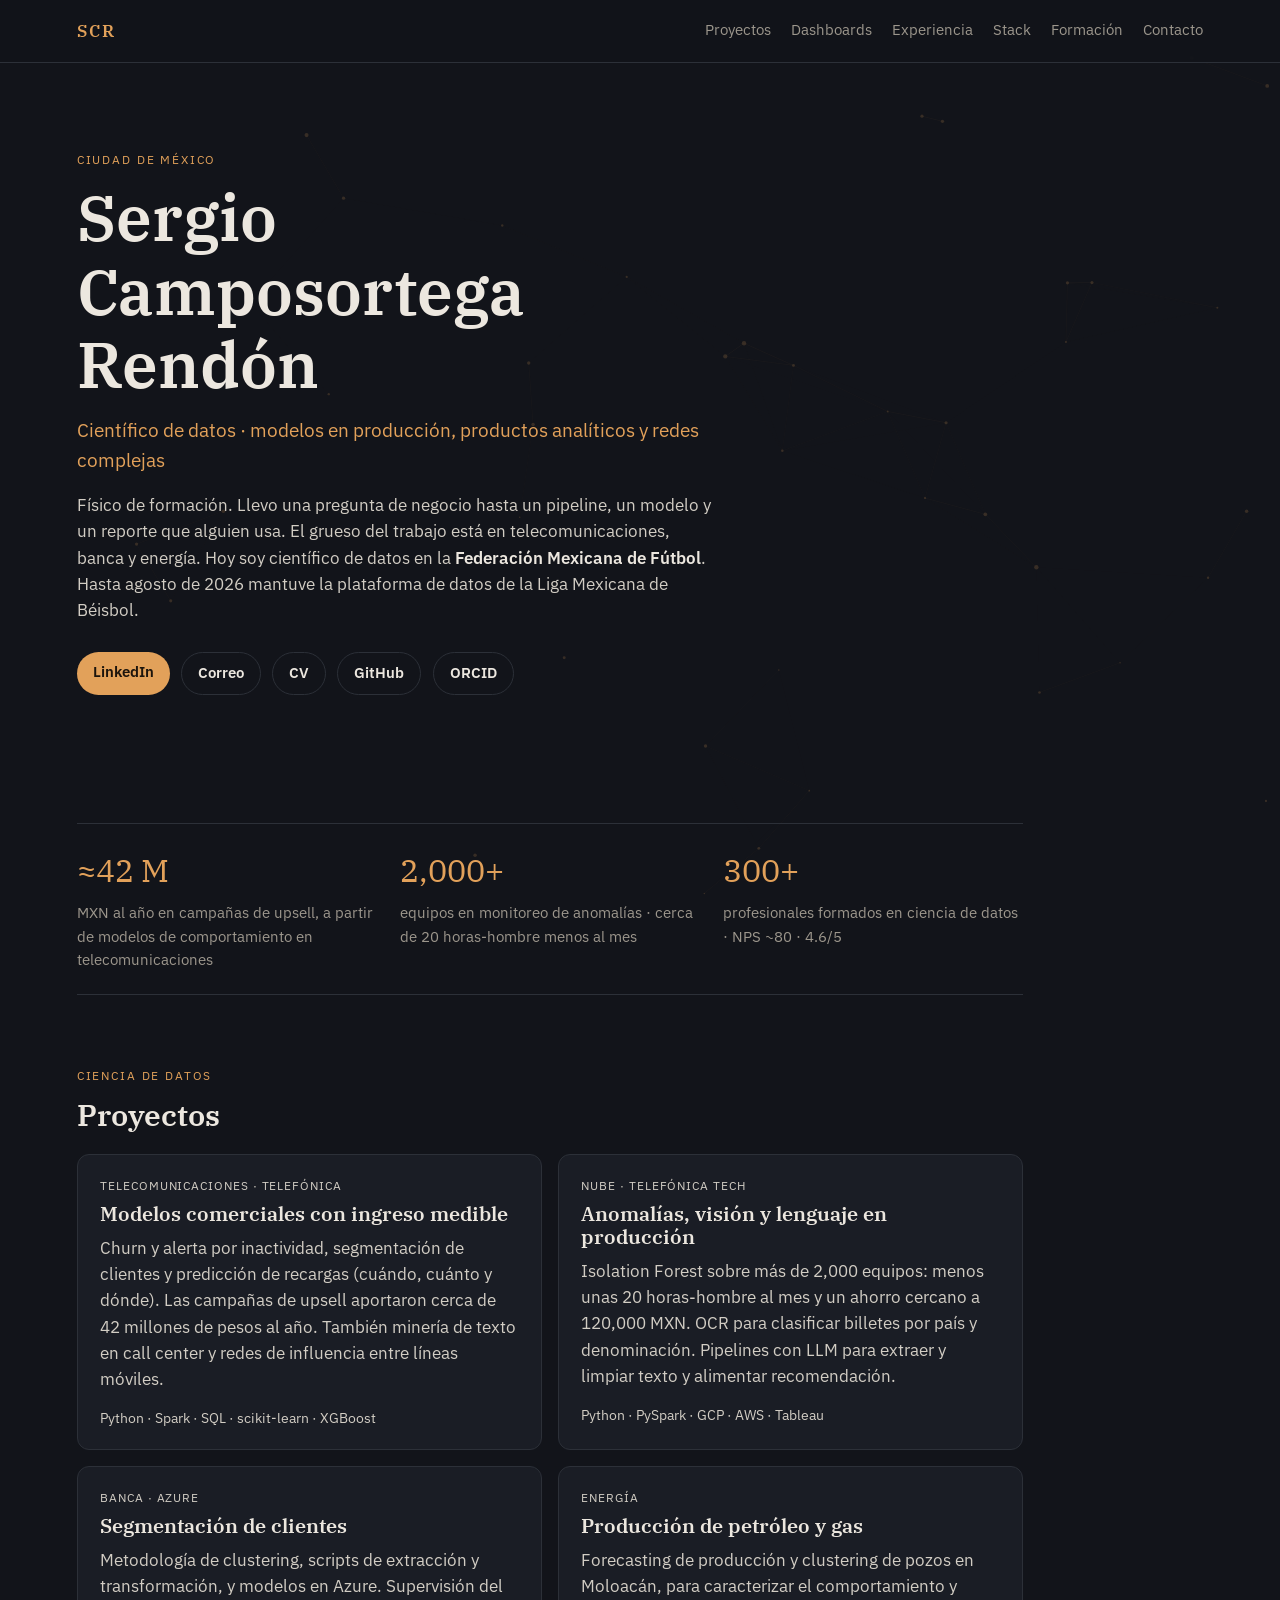
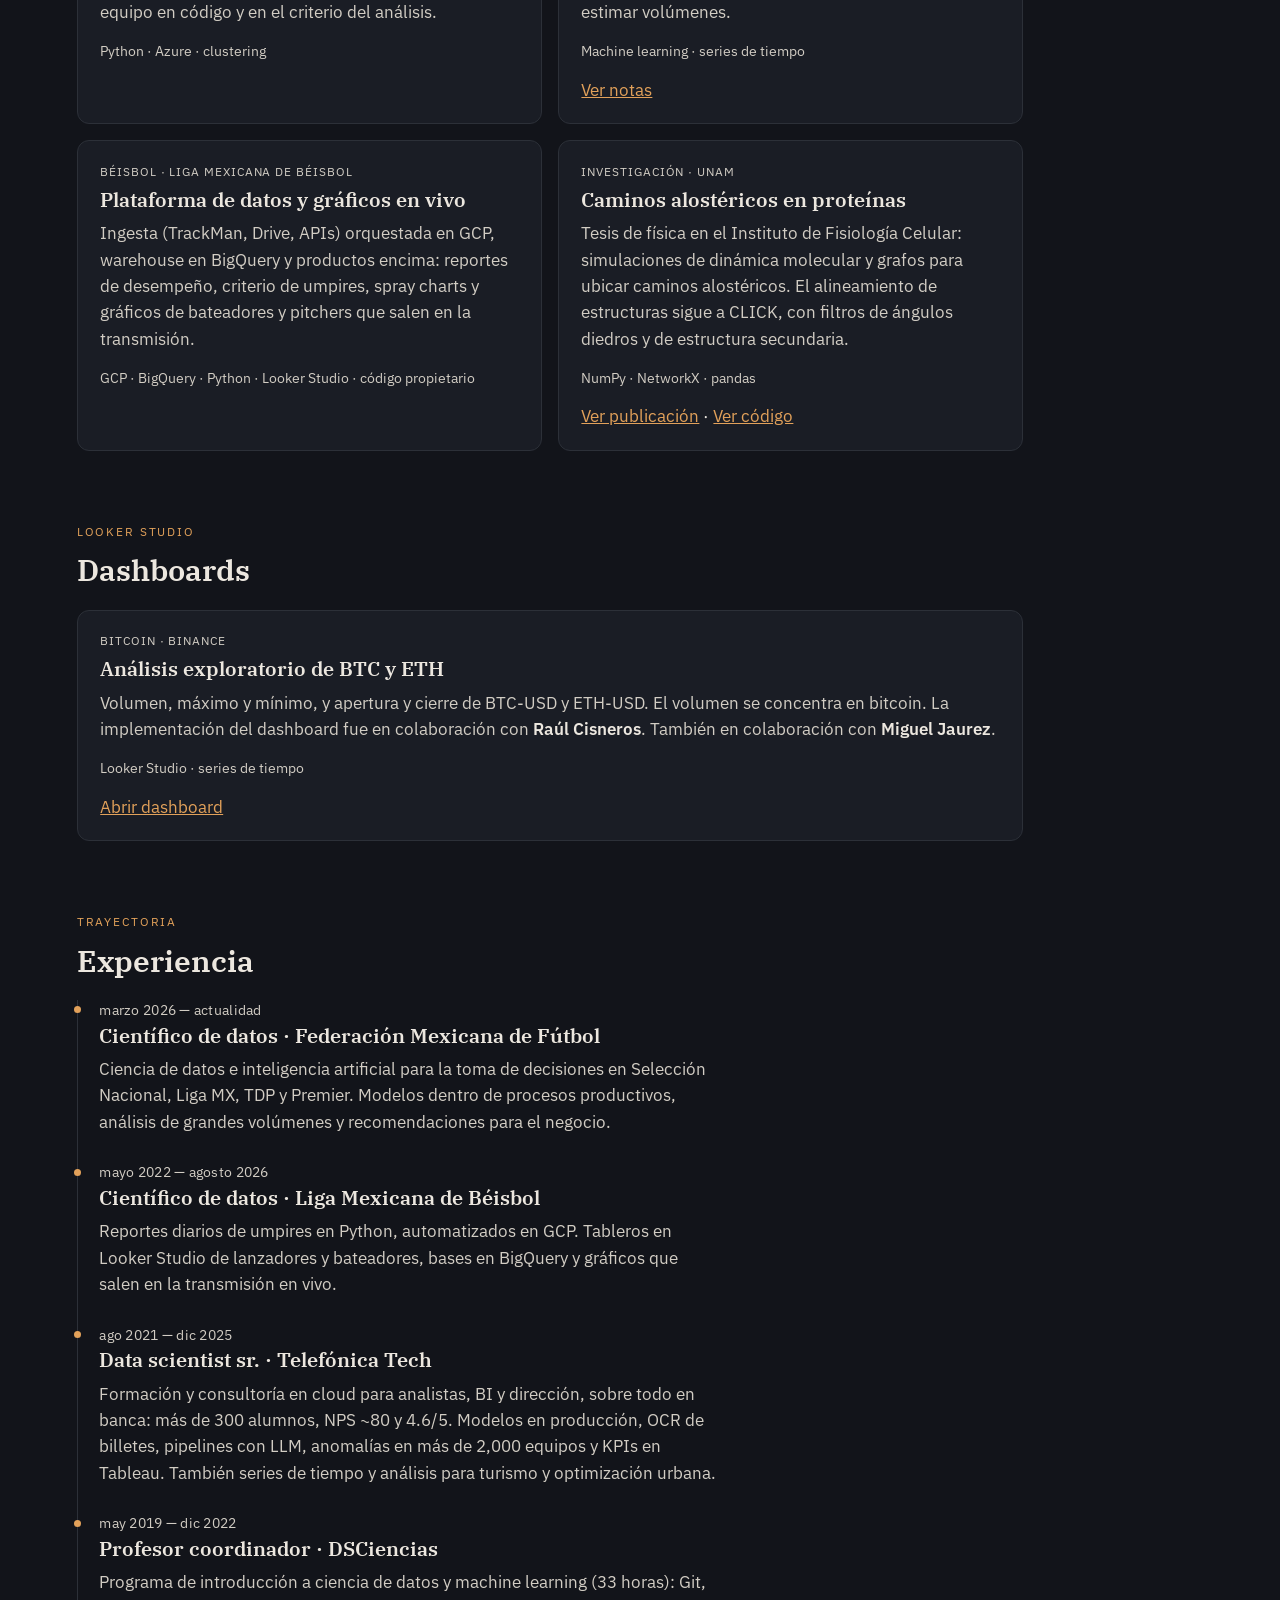
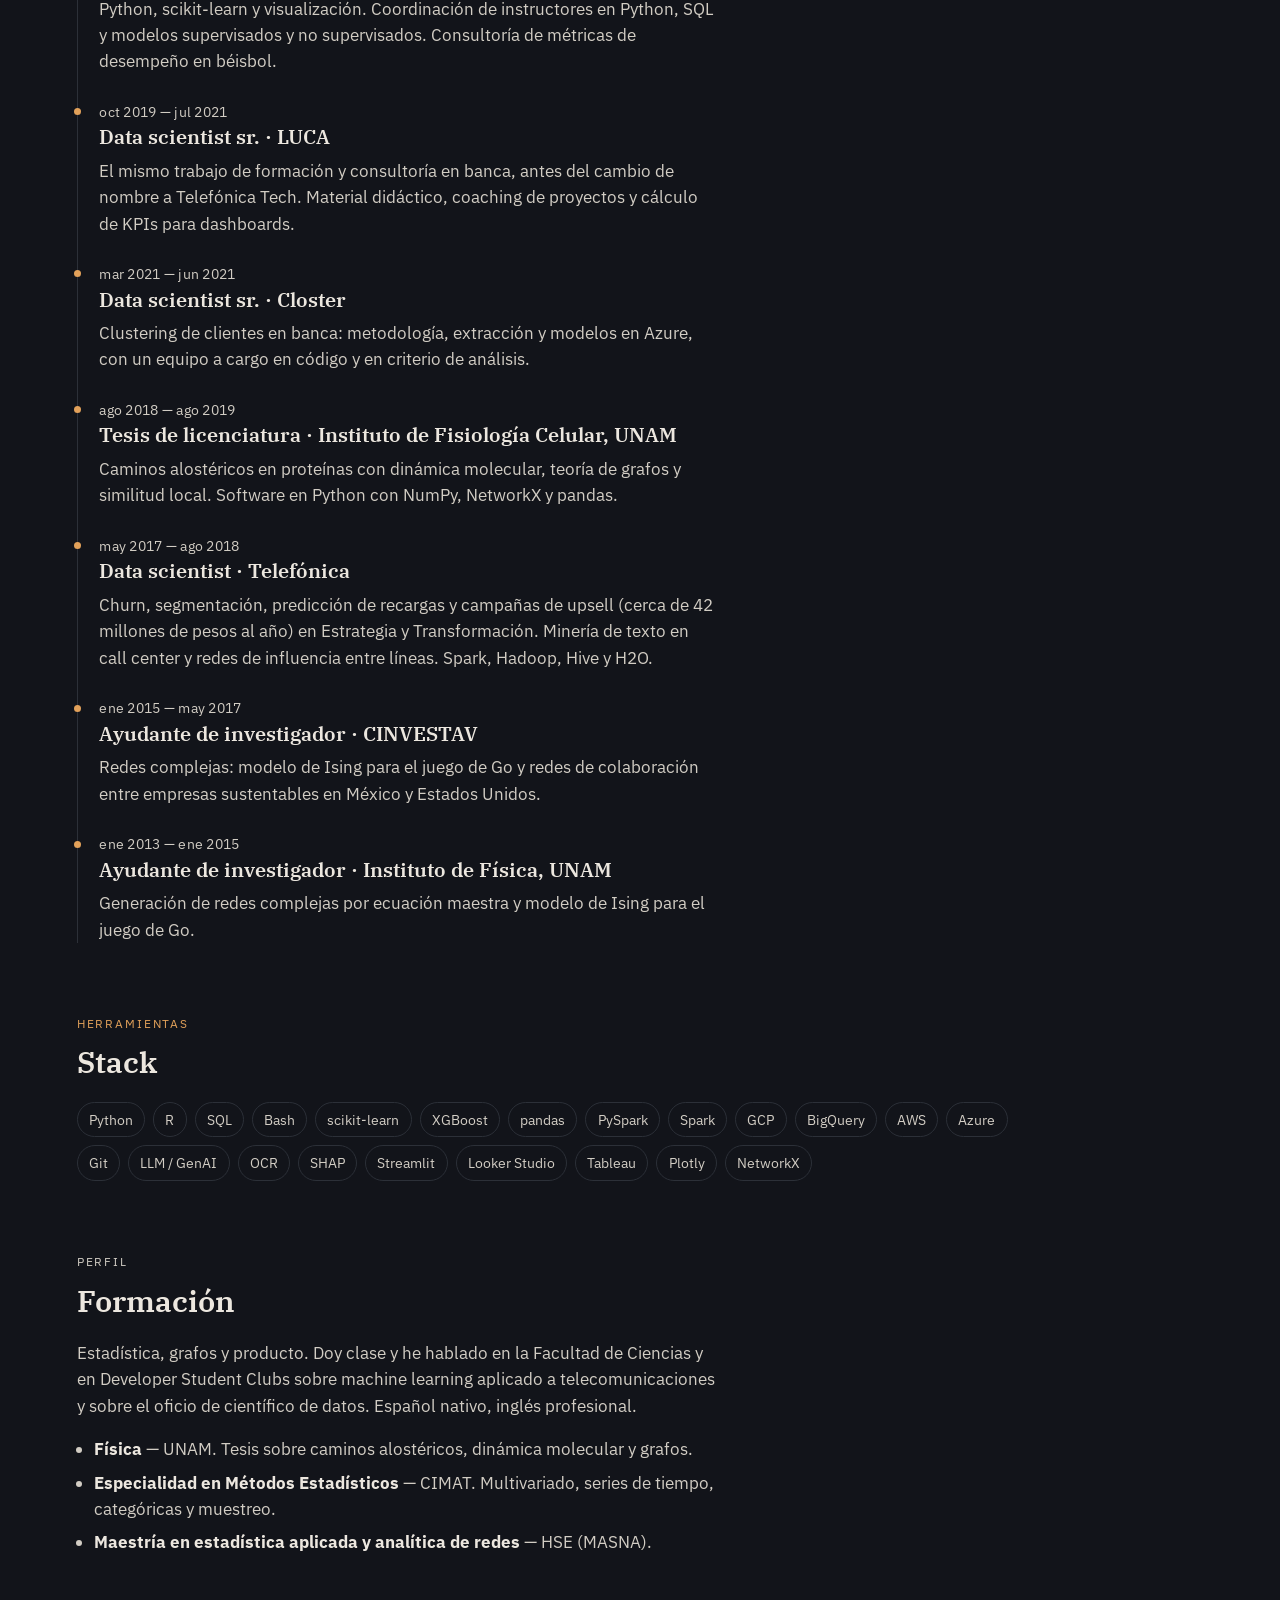
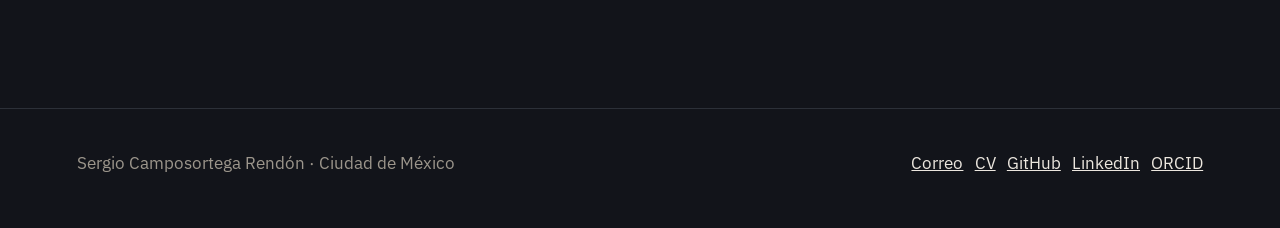
==== index.html @ d12b03f9 "Add the Binance exploratory dashboard and credit the collaborators. Co-authored-by: Cursor <cursorag" ====
<!DOCTYPE html>
<html lang="es">
<head>
  <meta charset="utf-8">
  <meta name="viewport" content="width=device-width, initial-scale=1">
  <title>Sergio Camposortega — Científico de datos</title>
  <meta name="description" content="Científico de datos. Modelos en producción, productos analíticos y redes complejas en telecomunicaciones, banca, energía y béisbol.">
  <meta name="author" content="Sergio Camposortega Rendón">
  <link rel="canonical" href="https://serch86.github.io/">

  <meta property="og:type" content="website">
  <meta property="og:url" content="https://serch86.github.io/">
  <meta property="og:title" content="Sergio Camposortega — Científico de datos">
  <meta property="og:description" content="Modelos en producción, productos analíticos y redes complejas. Telecomunicaciones, banca, energía y béisbol.">
  <meta property="og:image" content="https://avatars.githubusercontent.com/u/19626533?v=4&s=400">
  <meta property="og:locale" content="es_MX">

  <meta name="twitter:card" content="summary">
  <meta name="twitter:title" content="Sergio Camposortega — Científico de datos">
  <meta name="twitter:description" content="Modelos en producción, productos analíticos y redes complejas.">
  <meta name="twitter:image" content="https://avatars.githubusercontent.com/u/19626533?v=4&s=400">

  <link rel="icon" href="favicon.svg" type="image/svg+xml">
  <link rel="preconnect" href="https://fonts.googleapis.com">
  <link rel="preconnect" href="https://fonts.gstatic.com" crossorigin>
  <link href="https://fonts.googleapis.com/css2?family=IBM+Plex+Sans:ital,wght@0,400;0,500;0,600;1,400&family=IBM+Plex+Serif:ital,wght@0,500;0,600;1,500&display=swap" rel="stylesheet">
  <link rel="stylesheet" href="styles.css">
</head>
<body>
  <canvas id="net" aria-hidden="true"></canvas>

  <header class="top">
    <a class="mark" href="#top">SCR</a>
    <nav>
      <a href="#proyectos">Proyectos</a>
      <a href="#dashboards">Dashboards</a>
      <a href="#experiencia">Experiencia</a>
      <a href="#stack">Stack</a>
      <a href="#formacion">Formación</a>
      <a href="#contacto">Contacto</a>
    </nav>
  </header>

  <main id="top">
    <section class="hero">
      <p class="kicker">Ciudad de México</p>
      <h1>Sergio Camposortega Rendón</h1>
      <p class="lede">Científico de datos · modelos en producción, productos analíticos y redes complejas</p>
      <p class="bio">
        Físico de formación. Llevo una pregunta de negocio hasta un pipeline, un modelo
        y un reporte que alguien usa. El grueso del trabajo está en telecomunicaciones,
        banca y energía. Hoy soy científico de datos en la
        <strong>Federación Mexicana de Fútbol</strong>. Hasta agosto de 2026 mantuve
        la plataforma de datos de la Liga Mexicana de Béisbol.
      </p>
      <div class="hero-links">
        <a class="btn" href="https://www.linkedin.com/in/sergio-camposortega-rendon-74776b101/">LinkedIn</a>
        <a class="btn ghost" href="mailto:serch86dam@ciencias.unam.mx">Correo</a>
        <a class="btn ghost" href="cv.pdf">CV</a>
        <a class="btn ghost" href="https://github.com/serch86">GitHub</a>
        <a class="btn ghost" href="https://orcid.org/0000-0003-2732-5561">ORCID</a>
      </div>
    </section>

    <section class="stats" aria-label="Impacto">
      <article>
        <p class="n">≈42 M</p>
        <p>MXN al año en campañas de upsell, a partir de modelos de comportamiento en telecomunicaciones</p>
      </article>
      <article>
        <p class="n">2,000+</p>
        <p>equipos en monitoreo de anomalías · cerca de 20 horas-hombre menos al mes</p>
      </article>
      <article>
        <p class="n">300+</p>
        <p>profesionales formados en ciencia de datos · NPS ~80 · 4.6/5</p>
      </article>
    </section>

    <section id="proyectos">
      <p class="kicker">Ciencia de datos</p>
      <h2>Proyectos</h2>
      <div class="grid">
        <article class="card">
          <p class="tag">Telecomunicaciones · Telefónica</p>
          <h3>Modelos comerciales con ingreso medible</h3>
          <p>Churn y alerta por inactividad, segmentación de clientes y predicción de recargas (cuándo, cuánto y dónde). Las campañas de upsell aportaron cerca de 42 millones de pesos al año. También minería de texto en call center y redes de influencia entre líneas móviles.</p>
          <p class="muted">Python · Spark · SQL · scikit-learn · XGBoost</p>
        </article>
        <article class="card">
          <p class="tag">Nube · Telefónica Tech</p>
          <h3>Anomalías, visión y lenguaje en producción</h3>
          <p>Isolation Forest sobre más de 2,000 equipos: menos unas 20 horas-hombre al mes y un ahorro cercano a 120,000 MXN. OCR para clasificar billetes por país y denominación. Pipelines con LLM para extraer y limpiar texto y alimentar recomendación.</p>
          <p class="muted">Python · PySpark · GCP · AWS · Tableau</p>
        </article>
        <article class="card">
          <p class="tag">Banca · Azure</p>
          <h3>Segmentación de clientes</h3>
          <p>Metodología de clustering, scripts de extracción y transformación, y modelos en Azure. Supervisión del equipo en código y en el criterio del análisis.</p>
          <p class="muted">Python · Azure · clustering</p>
        </article>
        <article class="card">
          <p class="tag">Energía</p>
          <h3>Producción de petróleo y gas</h3>
          <p>Forecasting de producción y clustering de pozos en Moloacán, para caracterizar el comportamiento y estimar volúmenes.</p>
          <p class="muted">Machine learning · series de tiempo</p>
          <a href="https://github.com/serch86/oil_moloacan_prediction">Ver notas</a>
        </article>
        <article class="card">
          <p class="tag">Béisbol · Liga Mexicana de Béisbol</p>
          <h3>Plataforma de datos y gráficos en vivo</h3>
          <p>Ingesta (TrackMan, Drive, APIs) orquestada en GCP, warehouse en BigQuery y productos encima: reportes de desempeño, criterio de umpires, spray charts y gráficos de bateadores y pitchers que salen en la transmisión.</p>
          <p class="muted">GCP · BigQuery · Python · Looker Studio · código propietario</p>
        </article>
        <article class="card">
          <p class="tag">Investigación · UNAM</p>
          <h3>Caminos alostéricos en proteínas</h3>
          <p>Tesis de física en el Instituto de Fisiología Celular: simulaciones de dinámica molecular y grafos para ubicar caminos alostéricos. El alineamiento de estructuras sigue a CLICK, con filtros de ángulos diedros y de estructura secundaria.</p>
          <p class="muted">NumPy · NetworkX · pandas</p>
          <a href="https://www.researchgate.net/publication/331327967_Deteccion_de_similitudes_locales_entre_proteinas_con_dinamica_molecular_y_teoria_de_graficas">Ver publicación</a>
          · <a href="https://github.com/serch86/click_python">Ver código</a>
        </article>
      </div>
    </section>

    <section id="dashboards" class="embed-section">
      <p class="kicker">Looker Studio</p>
      <h2>Dashboards</h2>
      <article class="card" style="margin-bottom:1rem">
        <p class="tag">Bitcoin · Binance</p>
        <h3>Análisis exploratorio de BTC y ETH</h3>
        <p>Volumen, máximo y mínimo, y apertura y cierre de BTC-USD y ETH-USD. El volumen se concentra en bitcoin. La implementación del dashboard fue en colaboración con <strong>Raúl Cisneros</strong>. También en colaboración con <strong>Miguel Jaurez</strong>.</p>
        <p class="muted">Looker Studio · series de tiempo</p>
        <a href="https://datastudio.google.com/s/tMbXGgnQNHo" rel="noopener noreferrer" target="_blank">Abrir dashboard</a>
      </article>
    </section>

    <section id="experiencia">
      <p class="kicker">Trayectoria</p>
      <h2>Experiencia</h2>
      <ol class="timeline">
        <li>
          <p class="when">marzo 2026 — actualidad</p>
          <h3>Científico de datos · Federación Mexicana de Fútbol</h3>
          <p>Ciencia de datos e inteligencia artificial para la toma de decisiones en Selección Nacional, Liga MX, TDP y Premier. Modelos dentro de procesos productivos, análisis de grandes volúmenes y recomendaciones para el negocio.</p>
        </li>
        <li>
          <p class="when">mayo 2022 — agosto 2026</p>
          <h3>Científico de datos · Liga Mexicana de Béisbol</h3>
          <p>Reportes diarios de umpires en Python, automatizados en GCP. Tableros en Looker Studio de lanzadores y bateadores, bases en BigQuery y gráficos que salen en la transmisión en vivo.</p>
        </li>
        <li>
          <p class="when">ago 2021 — dic 2025</p>
          <h3>Data scientist sr. · Telefónica Tech</h3>
          <p>Formación y consultoría en cloud para analistas, BI y dirección, sobre todo en banca: más de 300 alumnos, NPS ~80 y 4.6/5. Modelos en producción, OCR de billetes, pipelines con LLM, anomalías en más de 2,000 equipos y KPIs en Tableau. También series de tiempo y análisis para turismo y optimización urbana.</p>
        </li>
        <li>
          <p class="when">may 2019 — dic 2022</p>
          <h3>Profesor coordinador · DSCiencias</h3>
          <p>Programa de introducción a ciencia de datos y machine learning (33 horas): Git, Python, scikit-learn y visualización. Coordinación de instructores en Python, SQL y modelos supervisados y no supervisados. Consultoría de métricas de desempeño en béisbol.</p>
        </li>
        <li>
          <p class="when">oct 2019 — jul 2021</p>
          <h3>Data scientist sr. · LUCA</h3>
          <p>El mismo trabajo de formación y consultoría en banca, antes del cambio de nombre a Telefónica Tech. Material didáctico, coaching de proyectos y cálculo de KPIs para dashboards.</p>
        </li>
        <li>
          <p class="when">mar 2021 — jun 2021</p>
          <h3>Data scientist sr. · Closter</h3>
          <p>Clustering de clientes en banca: metodología, extracción y modelos en Azure, con un equipo a cargo en código y en criterio de análisis.</p>
        </li>
        <li>
          <p class="when">ago 2018 — ago 2019</p>
          <h3>Tesis de licenciatura · Instituto de Fisiología Celular, UNAM</h3>
          <p>Caminos alostéricos en proteínas con dinámica molecular, teoría de grafos y similitud local. Software en Python con NumPy, NetworkX y pandas.</p>
        </li>
        <li>
          <p class="when">may 2017 — ago 2018</p>
          <h3>Data scientist · Telefónica</h3>
          <p>Churn, segmentación, predicción de recargas y campañas de upsell (cerca de 42 millones de pesos al año) en Estrategia y Transformación. Minería de texto en call center y redes de influencia entre líneas. Spark, Hadoop, Hive y H2O.</p>
        </li>
        <li>
          <p class="when">ene 2015 — may 2017</p>
          <h3>Ayudante de investigador · CINVESTAV</h3>
          <p>Redes complejas: modelo de Ising para el juego de Go y redes de colaboración entre empresas sustentables en México y Estados Unidos.</p>
        </li>
        <li>
          <p class="when">ene 2013 — ene 2015</p>
          <h3>Ayudante de investigador · Instituto de Física, UNAM</h3>
          <p>Generación de redes complejas por ecuación maestra y modelo de Ising para el juego de Go.</p>
        </li>
      </ol>
    </section>

    <section id="stack">
      <p class="kicker">Herramientas</p>
      <h2>Stack</h2>
      <ul class="chips">
        <li>Python</li>
        <li>R</li>
        <li>SQL</li>
        <li>Bash</li>
        <li>scikit-learn</li>
        <li>XGBoost</li>
        <li>pandas</li>
        <li>PySpark</li>
        <li>Spark</li>
        <li>GCP</li>
        <li>BigQuery</li>
        <li>AWS</li>
        <li>Azure</li>
        <li>Git</li>
        <li>LLM / GenAI</li>
        <li>OCR</li>
        <li>SHAP</li>
        <li>Streamlit</li>
        <li>Looker Studio</li>
        <li>Tableau</li>
        <li>Plotly</li>
        <li>NetworkX</li>
      </ul>
    </section>

    <section id="formacion" class="about">
      <p class="kicker">Perfil</p>
      <h2>Formación</h2>
      <p>
        Estadística, grafos y producto. Doy clase y he hablado en la Facultad de Ciencias
        y en Developer Student Clubs sobre machine learning aplicado a telecomunicaciones
        y sobre el oficio de científico de datos. Español nativo, inglés profesional.
      </p>
      <ul class="edu">
        <li><strong>Física</strong> — UNAM. Tesis sobre caminos alostéricos, dinámica molecular y grafos.</li>
        <li><strong>Especialidad en Métodos Estadísticos</strong> — CIMAT. Multivariado, series de tiempo, categóricas y muestreo.</li>
        <li><strong>Maestría en estadística aplicada y analítica de redes</strong> — HSE (MASNA).</li>
      </ul>
    </section>
  </main>

  <footer id="contacto">
    <p>Sergio Camposortega Rendón · Ciudad de México</p>
    <p class="footer-links">
      <a href="mailto:serch86dam@ciencias.unam.mx">Correo</a>
      <a href="cv.pdf">CV</a>
      <a href="https://github.com/serch86">GitHub</a>
      <a href="https://www.linkedin.com/in/sergio-camposortega-rendon-74776b101/">LinkedIn</a>
      <a href="https://orcid.org/0000-0003-2732-5561">ORCID</a>
    </p>
  </footer>

  <script src="script.js"></script>
</body>
</html>
---- styles.css ----
:root {
  --bg: #12141a;
  --ink: #ece7df;
  --muted: #9c968c;
  --soft: #d2cdc4;
  --line: #2c3038;
  --accent: #e2a15a;
  --card: #1a1d25;
  --serif: "IBM Plex Serif", Georgia, serif;
  --sans: "IBM Plex Sans", system-ui, sans-serif;
}

* { box-sizing: border-box; }

html { scroll-behavior: smooth; }

body {
  margin: 0;
  color: var(--ink);
  background: var(--bg);
  font-family: var(--sans);
  font-size: 17px;
  line-height: 1.55;
}

#net {
  position: fixed;
  inset: 0;
  z-index: 0;
  width: 100%;
  height: 100%;
  pointer-events: none;
  opacity: 0.28;
}

.top, main, footer { position: relative; z-index: 1; }

.top {
  display: flex;
  justify-content: space-between;
  align-items: center;
  padding: 1.1rem 6vw;
  border-bottom: 1px solid var(--line);
  backdrop-filter: blur(8px);
  background: color-mix(in srgb, var(--bg) 82%, transparent);
  position: sticky;
  top: 0;
}

.mark {
  font-family: var(--serif);
  color: var(--accent);
  text-decoration: none;
  letter-spacing: 0.12em;
  font-weight: 600;
}

nav { display: flex; gap: 1.25rem; }
nav a {
  color: var(--muted);
  text-decoration: none;
  font-size: 0.92rem;
}
nav a:hover { color: var(--ink); }

a:focus-visible,
.btn:focus-visible {
  outline: 2px solid var(--accent);
  outline-offset: 3px;
}

main { padding: 0 6vw 5rem; max-width: 1100px; }

.hero { padding: 5.5rem 0 3.5rem; max-width: 40rem; }

.kicker {
  text-transform: uppercase;
  letter-spacing: 0.16em;
  font-size: 0.72rem;
  color: var(--accent);
  margin: 0 0 0.8rem;
}

h1, h2, h3 { font-family: var(--serif); font-weight: 600; line-height: 1.15; }
h1 { font-size: clamp(2.4rem, 5vw, 4.1rem); margin: 0 0 0.8rem; }
h2 { font-size: 1.85rem; margin: 0 0 1.4rem; }
h3 { font-size: 1.25rem; margin: 0.2rem 0 0.6rem; }

.lede {
  font-size: 1.2rem;
  color: var(--accent);
  margin: 0 0 1.1rem;
}

.bio { color: var(--soft); margin: 0 0 1.8rem; }
.bio strong { color: var(--ink); font-weight: 600; }
.bio a, .kicker a { color: var(--accent); }

.hero-links, .footer-links { display: flex; gap: 0.7rem; flex-wrap: wrap; }

.btn {
  display: inline-block;
  padding: 0.55rem 1rem;
  border-radius: 999px;
  background: var(--accent);
  color: #1c140c;
  text-decoration: none;
  font-weight: 600;
  font-size: 0.92rem;
}
.btn.ghost {
  background: transparent;
  color: var(--ink);
  border: 1px solid var(--line);
}
.btn.ghost:hover { border-color: var(--accent); color: var(--accent); }

.stats {
  display: grid;
  grid-template-columns: repeat(3, 1fr);
  gap: 1.4rem;
  margin: 0 0 4.5rem;
  padding: 1.4rem 0;
  border-top: 1px solid var(--line);
  border-bottom: 1px solid var(--line);
}
.stats .n {
  font-family: var(--serif);
  font-size: 2rem;
  color: var(--accent);
  margin: 0 0 0.35rem;
}
.stats p { margin: 0; color: var(--muted); font-size: 0.95rem; }

section { margin-bottom: 4.5rem; }
section[id], .page { scroll-margin-top: 4.6rem; }

.grid {
  display: grid;
  grid-template-columns: 1fr 1fr;
  gap: 1rem;
}

.card {
  background: var(--card);
  border: 1px solid var(--line);
  padding: 1.35rem 1.4rem 1.25rem;
  border-radius: 12px;
}
.card p { margin: 0 0 0.9rem; color: var(--soft); }
.card p:last-child { margin-bottom: 0; }
.tag {
  font-size: 0.72rem;
  letter-spacing: 0.08em;
  text-transform: uppercase;
  color: var(--accent);
  margin: 0 0 0.45rem !important;
}
.card a { color: var(--accent); }
.muted { color: var(--muted); font-size: 0.9rem; }

.timeline {
  list-style: none;
  margin: 0;
  padding: 0;
  max-width: 40rem;
}
.timeline li {
  position: relative;
  padding: 0 0 1.7rem 1.35rem;
  border-left: 1px solid var(--line);
}
.timeline li:last-child { padding-bottom: 0; }
.timeline li::before {
  content: "";
  position: absolute;
  left: -4px;
  top: 0.4rem;
  width: 7px;
  height: 7px;
  border-radius: 50%;
  background: var(--accent);
}
.timeline h3 { margin-top: 0.15rem; }
.timeline p { margin: 0; color: var(--soft); }
.when {
  margin: 0;
  color: var(--muted);
  font-size: 0.85rem;
  letter-spacing: 0.02em;
}

.chips {
  list-style: none;
  display: flex;
  flex-wrap: wrap;
  gap: 0.5rem;
  padding: 0;
  margin: 0;
}
.chips li {
  border: 1px solid var(--line);
  padding: 0.35rem 0.7rem;
  border-radius: 999px;
  font-size: 0.9rem;
  color: var(--soft);
}

.about { max-width: 40rem; }
.about > p { color: var(--soft); }
.edu { padding-left: 1.1rem; color: var(--soft); }
.edu li + li { margin-top: 0.45rem; }
.edu strong { color: var(--ink); }

footer {
  padding: 1.5rem 6vw 2.2rem;
  border-top: 1px solid var(--line);
  color: var(--muted);
  display: flex;
  justify-content: space-between;
  gap: 1rem;
  flex-wrap: wrap;
}
footer a { color: var(--ink); }

.embed-section { scroll-margin-top: 4.6rem; }
.card strong { color: var(--ink); font-weight: 600; }

.page { padding-top: 3.2rem; max-width: 1100px; }
.page h1 { margin-bottom: 0.6rem; }

@media (max-width: 800px) {
  .stats, .grid { grid-template-columns: 1fr; }
  .top {
    flex-wrap: wrap;
    gap: 0.55rem 1rem;
  }
  nav {
    display: flex;
    flex-wrap: wrap;
    gap: 0.45rem 0.9rem;
  }
  .hero { padding-top: 3.2rem; }
}

@media (prefers-reduced-motion: reduce) {
  html { scroll-behavior: auto; }
  #net { display: none; }
}
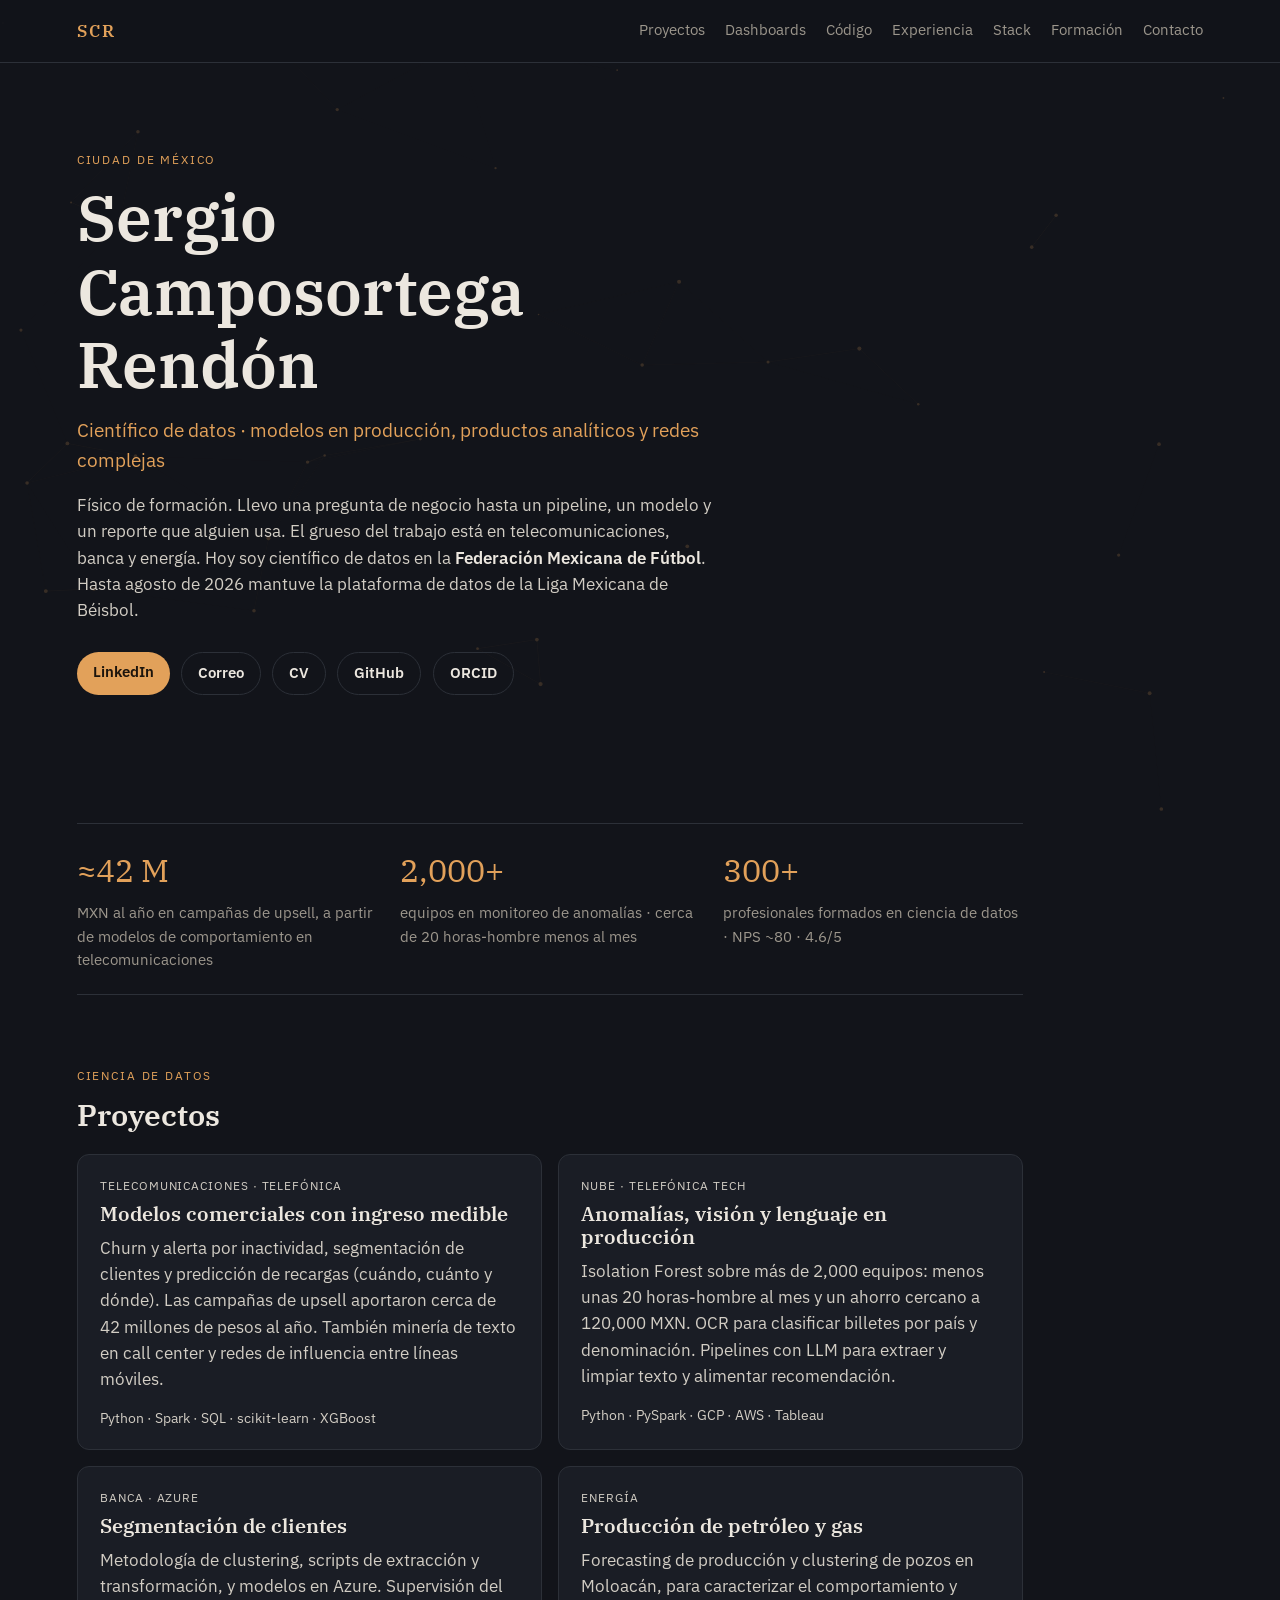
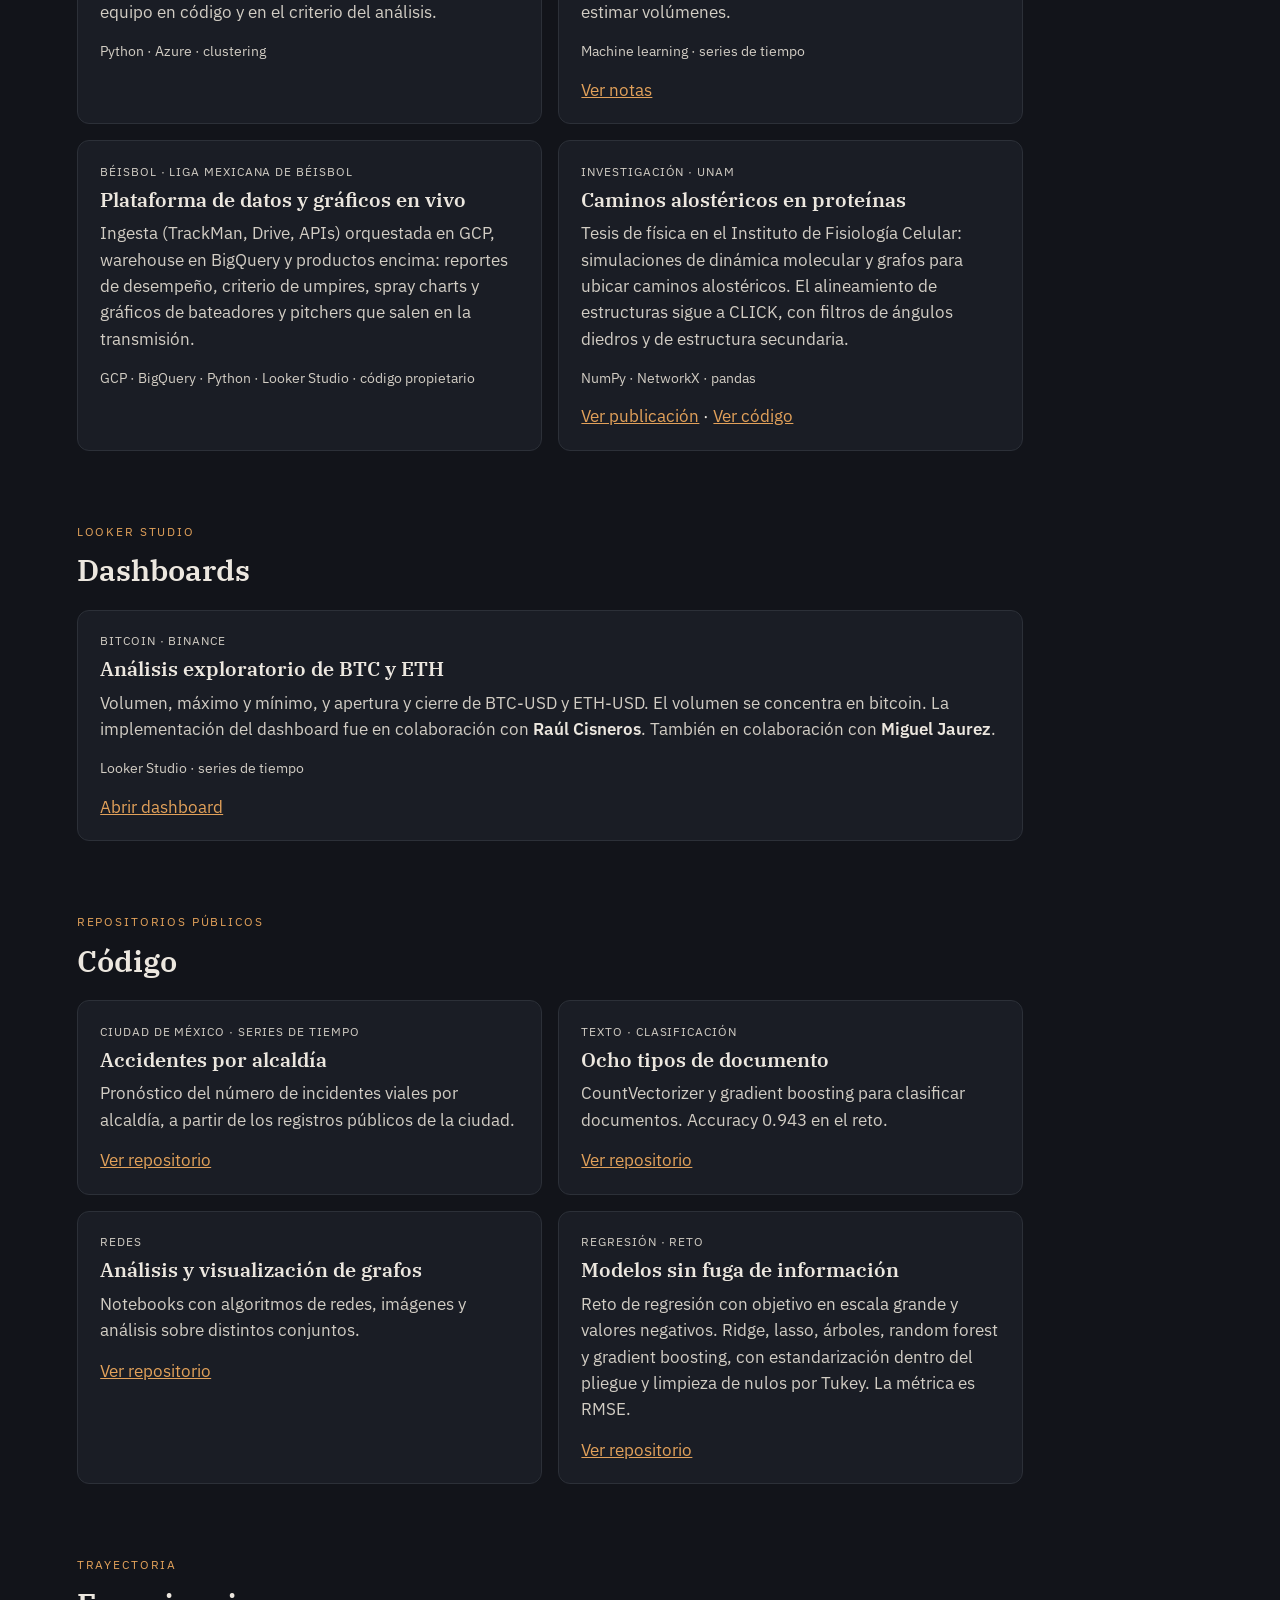
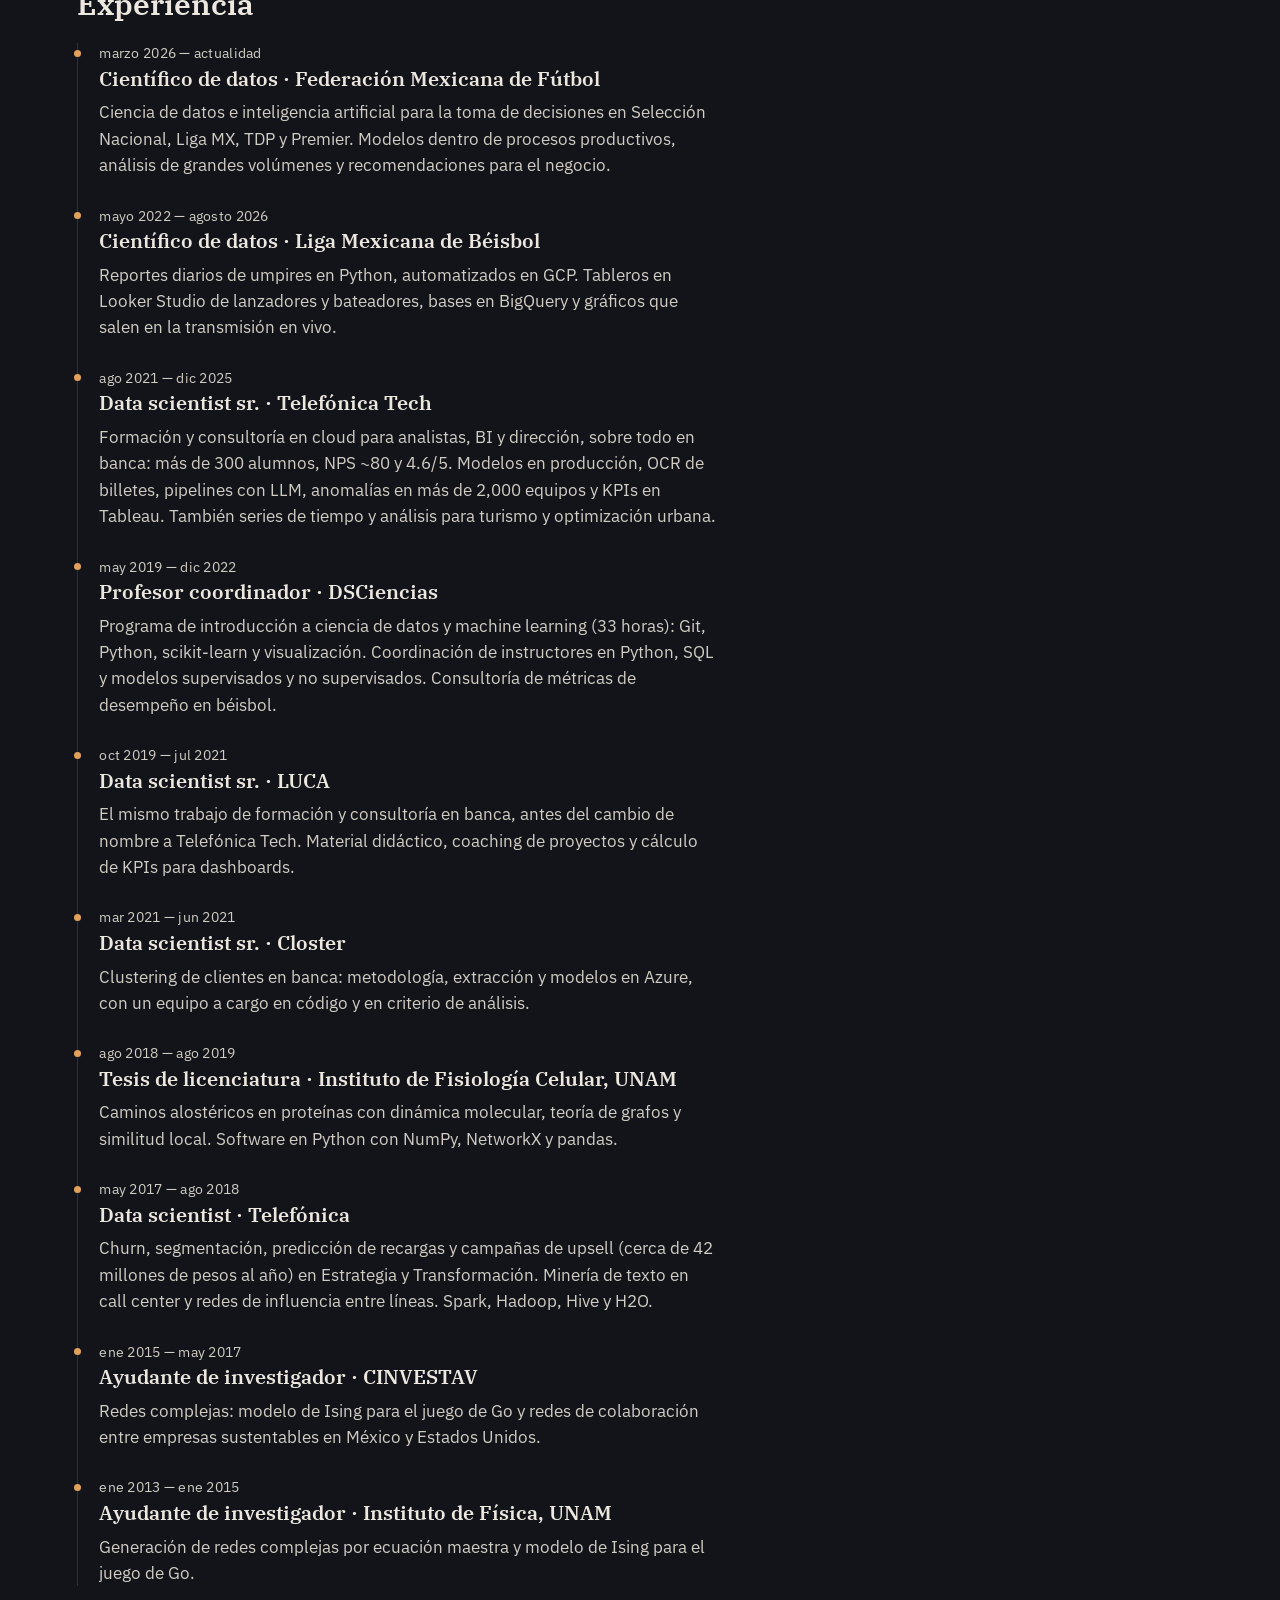
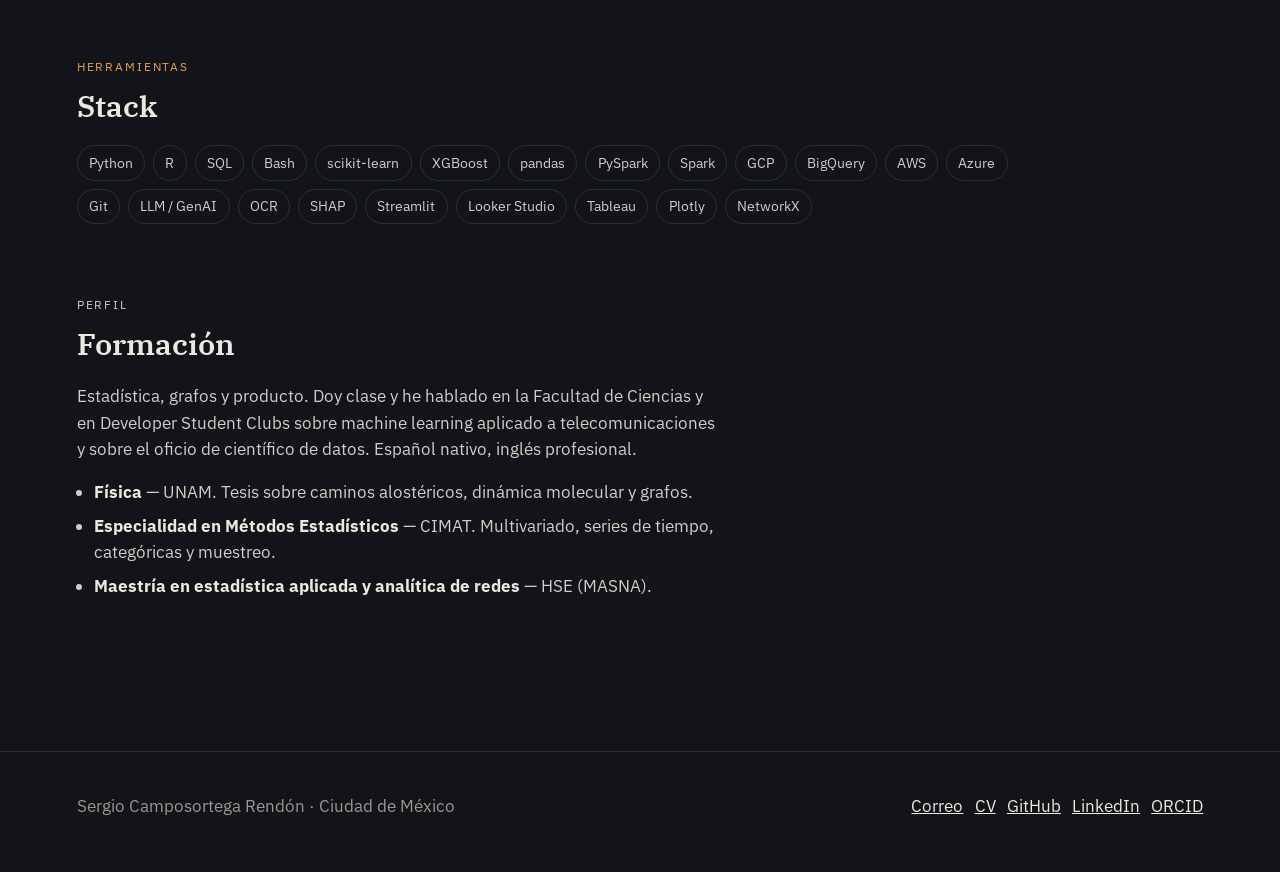
==== commit d7095c46: "Link the public notebooks that show forecasting, text, graphs, and regression. Co-authored-by: Curso" ====
--- a/index.html
+++ b/index.html
@@ -34,6 +34,7 @@
     <nav>
       <a href="#proyectos">Proyectos</a>
       <a href="#dashboards">Dashboards</a>
+      <a href="#codigo">Código</a>
       <a href="#experiencia">Experiencia</a>
       <a href="#stack">Stack</a>
       <a href="#formacion">Formación</a>
@@ -133,6 +134,37 @@
         <p class="muted">Looker Studio · series de tiempo</p>
         <a href="https://datastudio.google.com/s/tMbXGgnQNHo" rel="noopener noreferrer" target="_blank">Abrir dashboard</a>
       </article>
+    </section>
+
+    <section id="codigo">
+      <p class="kicker">Repositorios públicos</p>
+      <h2>Código</h2>
+      <div class="grid">
+        <article class="card">
+          <p class="tag">Ciudad de México · series de tiempo</p>
+          <h3>Accidentes por alcaldía</h3>
+          <p>Pronóstico del número de incidentes viales por alcaldía, a partir de los registros públicos de la ciudad.</p>
+          <a href="https://github.com/serch86/Pronostico_accidentes_cdmx">Ver repositorio</a>
+        </article>
+        <article class="card">
+          <p class="tag">Texto · clasificación</p>
+          <h3>Ocho tipos de documento</h3>
+          <p>CountVectorizer y gradient boosting para clasificar documentos. Accuracy 0.943 en el reto.</p>
+          <a href="https://github.com/serch86/DocumentClassifier">Ver repositorio</a>
+        </article>
+        <article class="card">
+          <p class="tag">Redes</p>
+          <h3>Análisis y visualización de grafos</h3>
+          <p>Notebooks con algoritmos de redes, imágenes y análisis sobre distintos conjuntos.</p>
+          <a href="https://github.com/serch86/serch_networks">Ver repositorio</a>
+        </article>
+        <article class="card">
+          <p class="tag">Regresión · reto</p>
+          <h3>Modelos sin fuga de información</h3>
+          <p>Reto de regresión con objetivo en escala grande y valores negativos. Ridge, lasso, árboles, random forest y gradient boosting, con estandarización dentro del pliegue y limpieza de nulos por Tukey. La métrica es RMSE.</p>
+          <a href="https://github.com/serch86/Insulete_challenge">Ver repositorio</a>
+        </article>
+      </div>
     </section>
 
     <section id="experiencia">
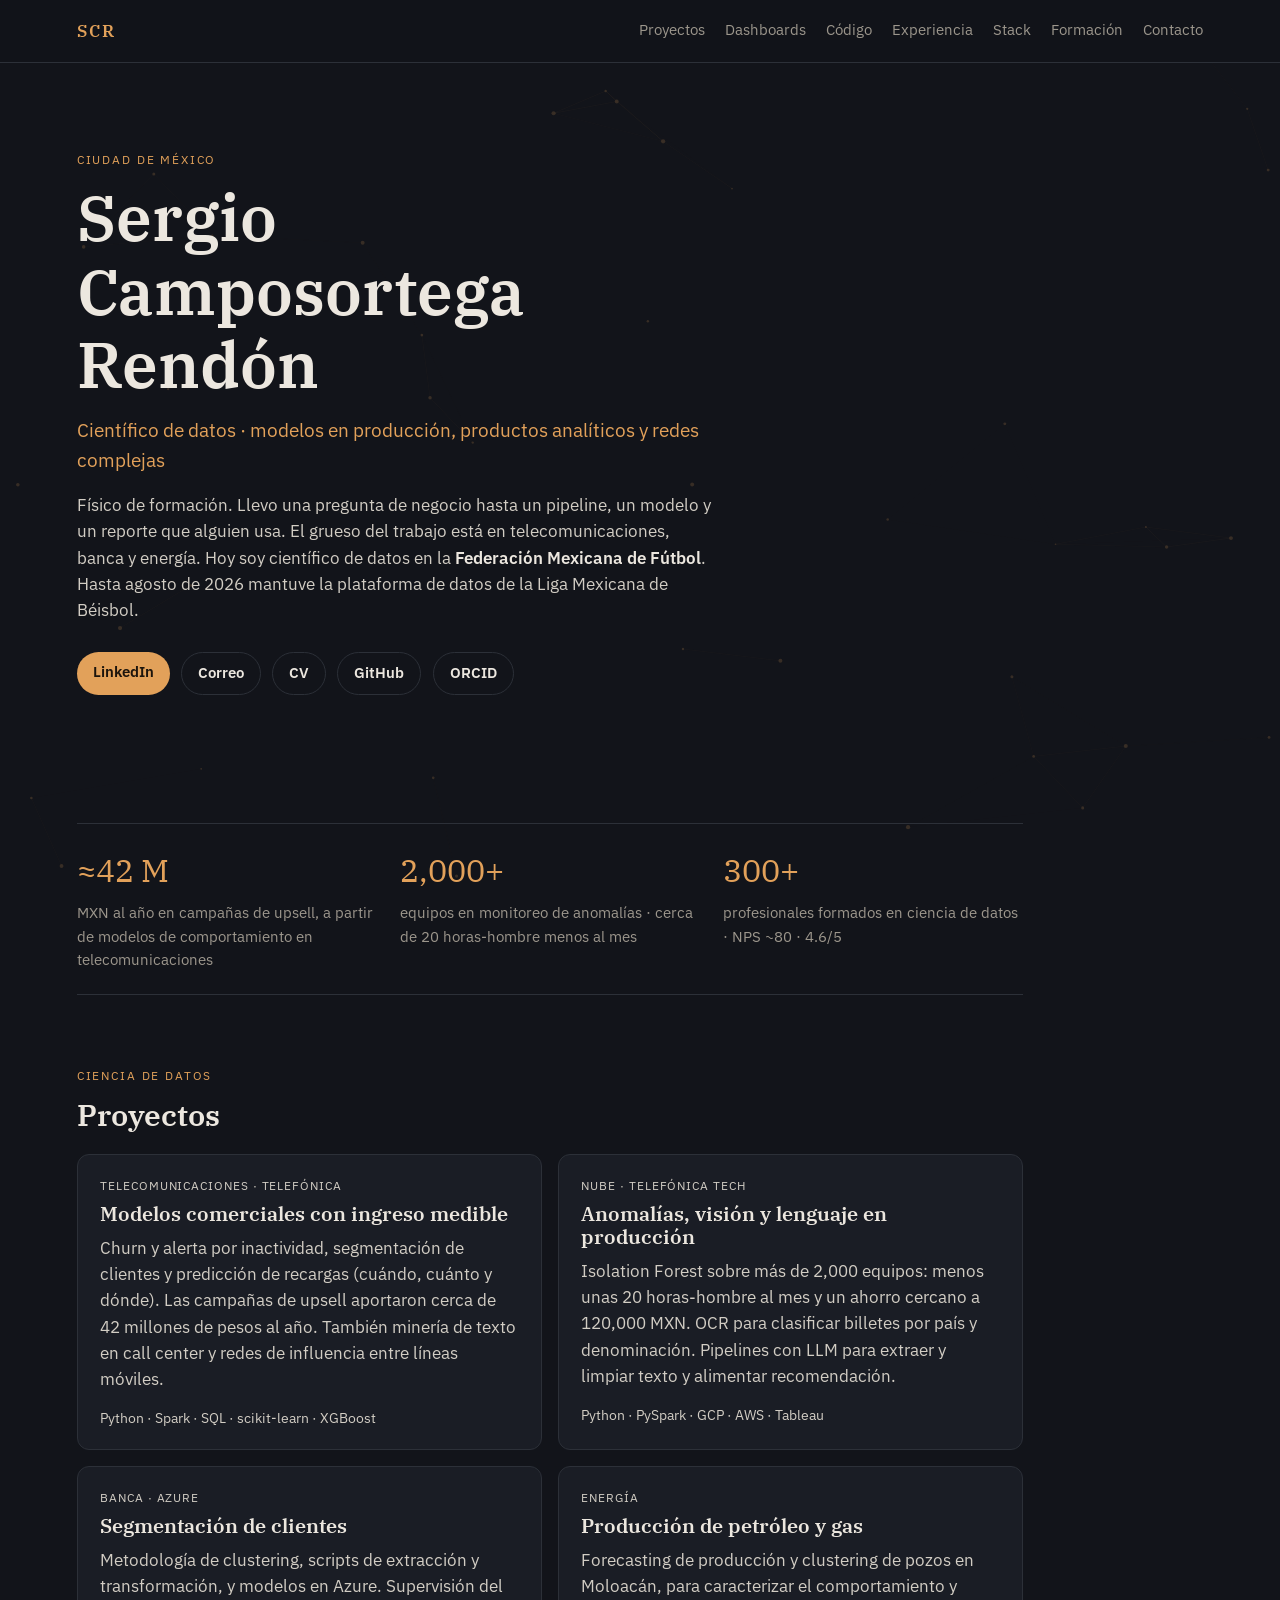
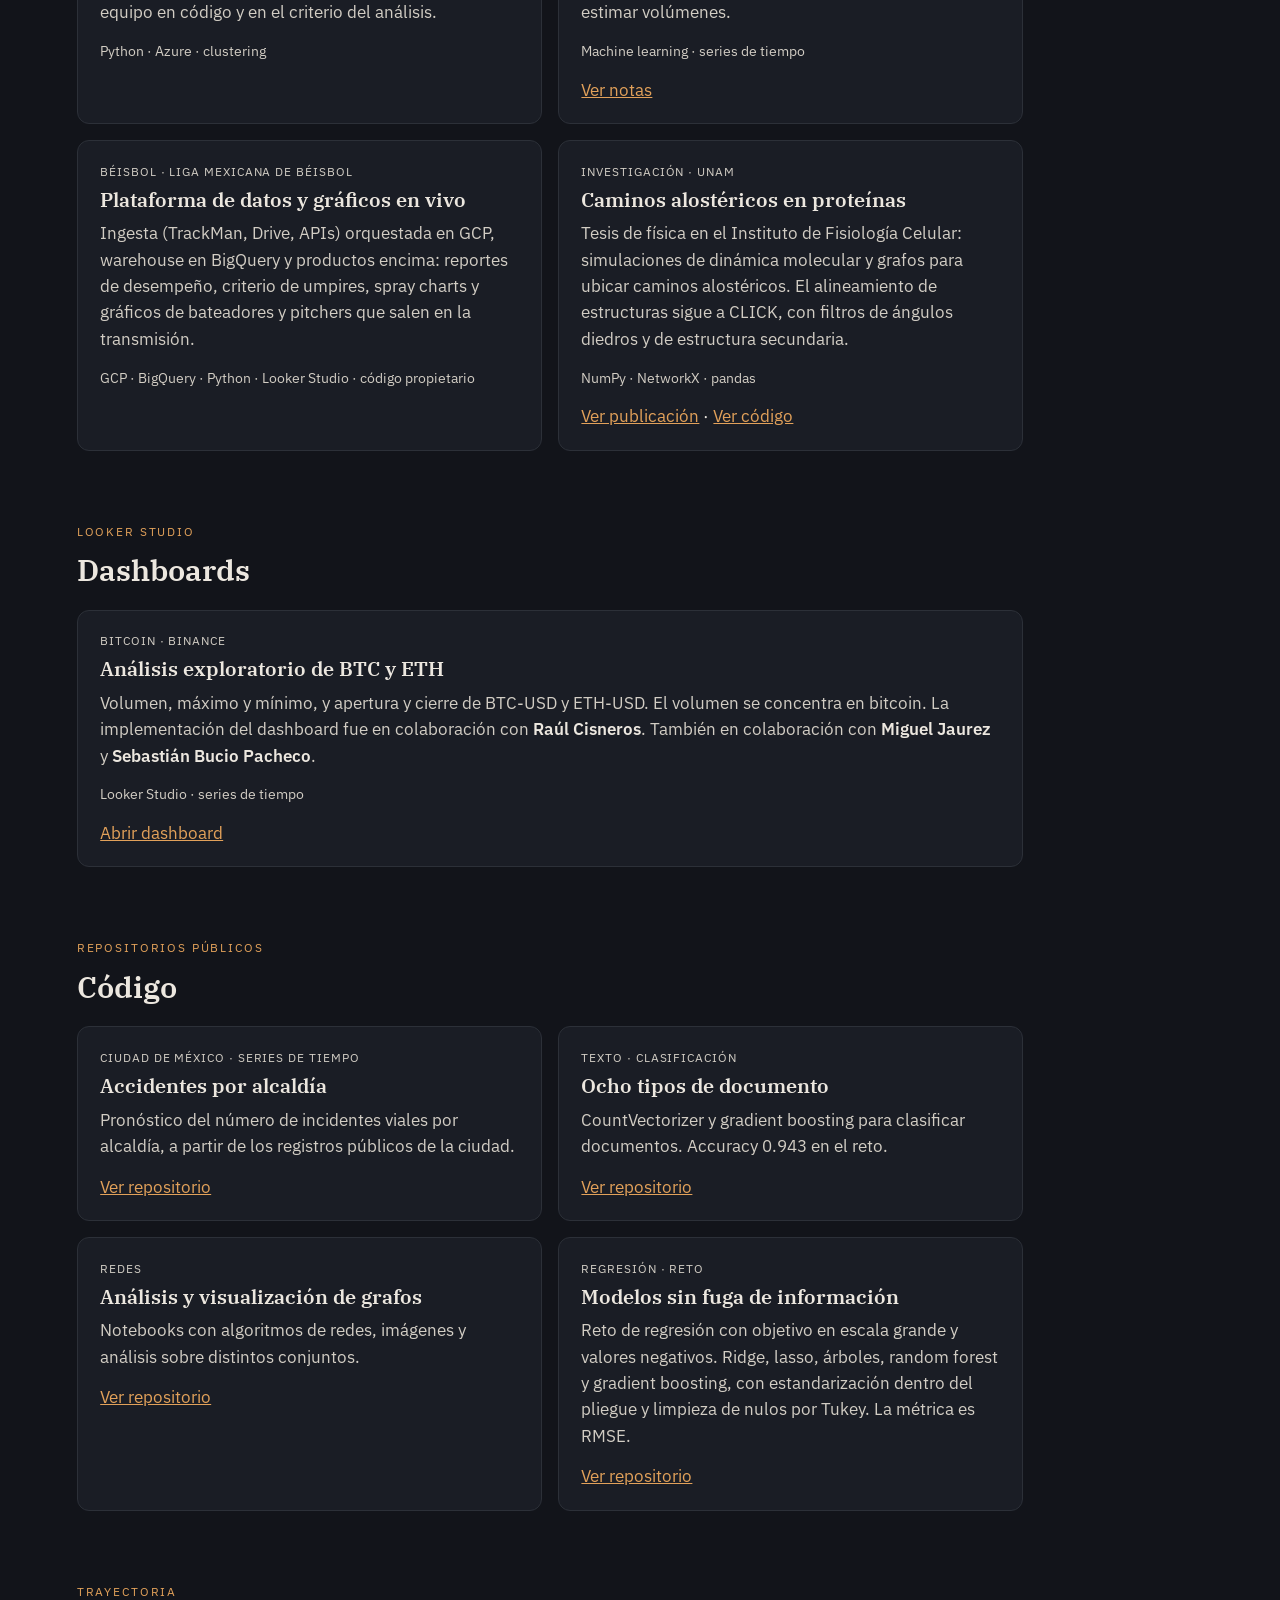
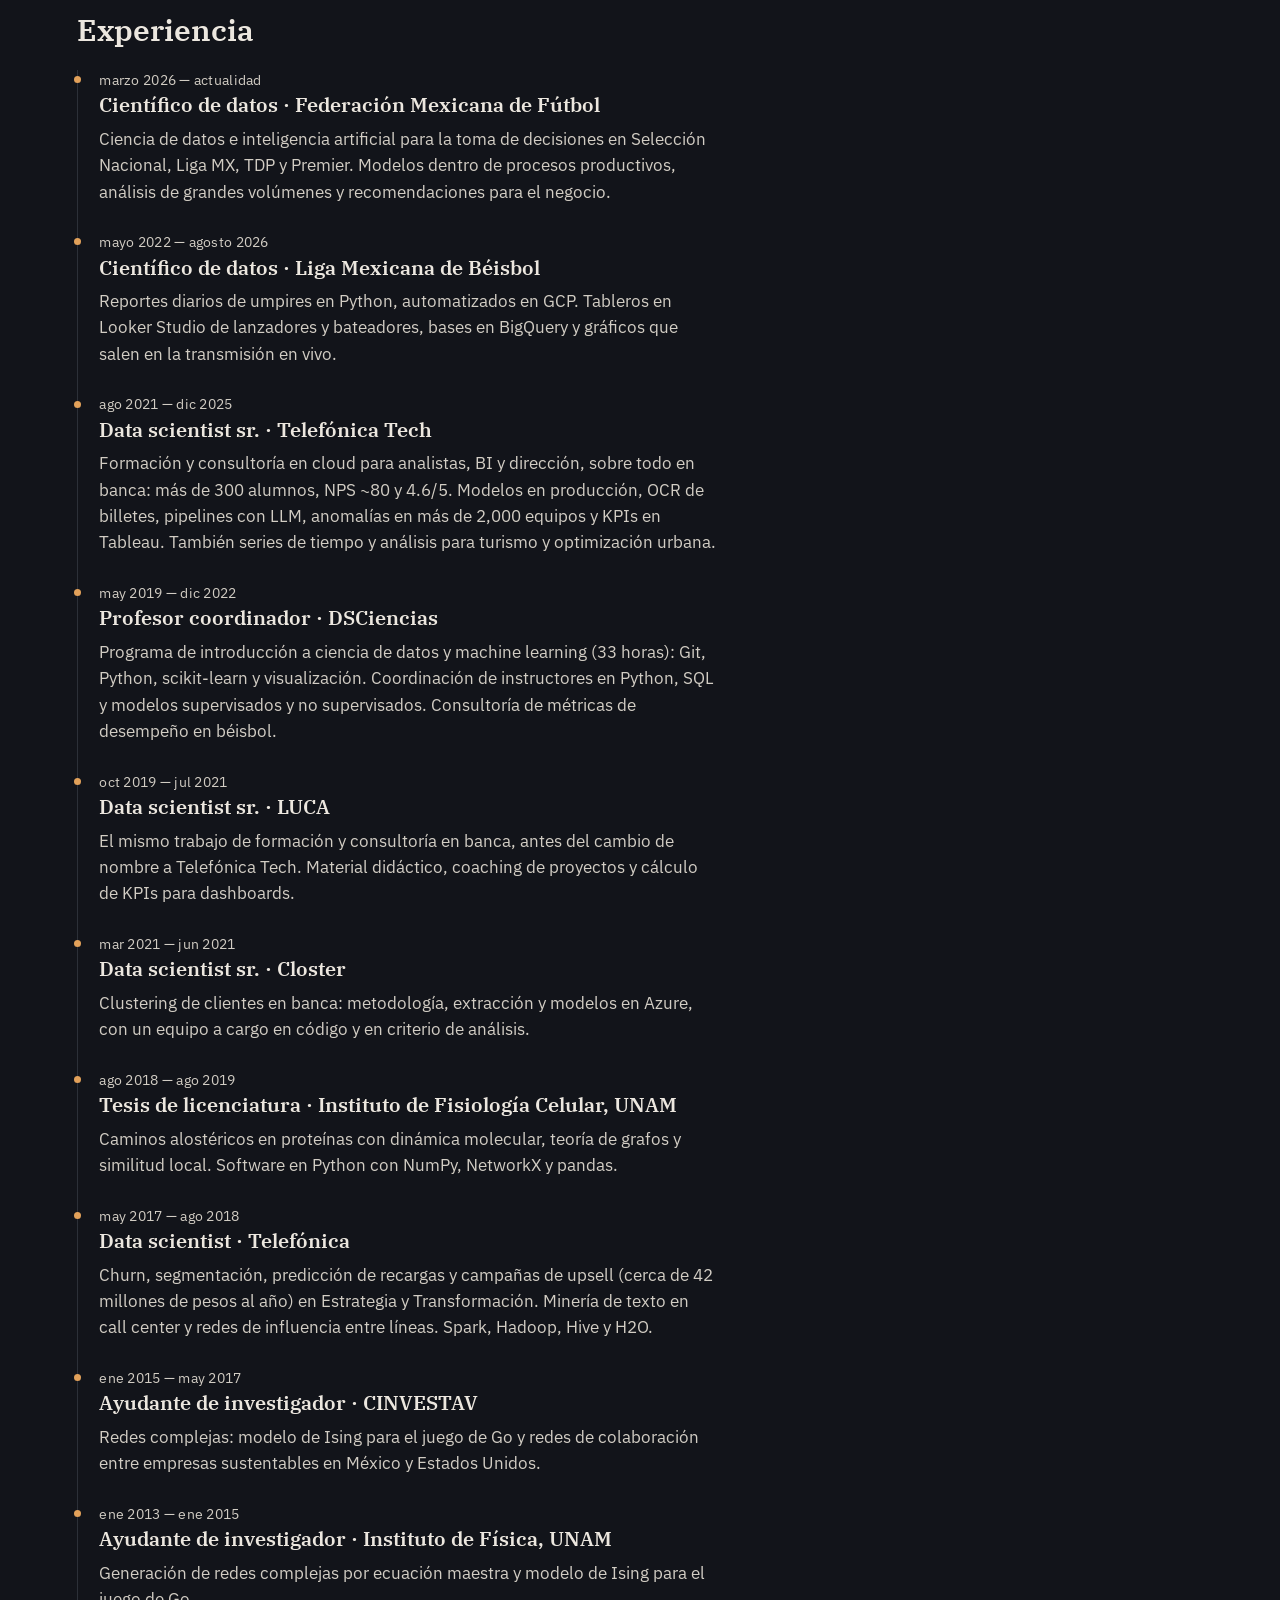
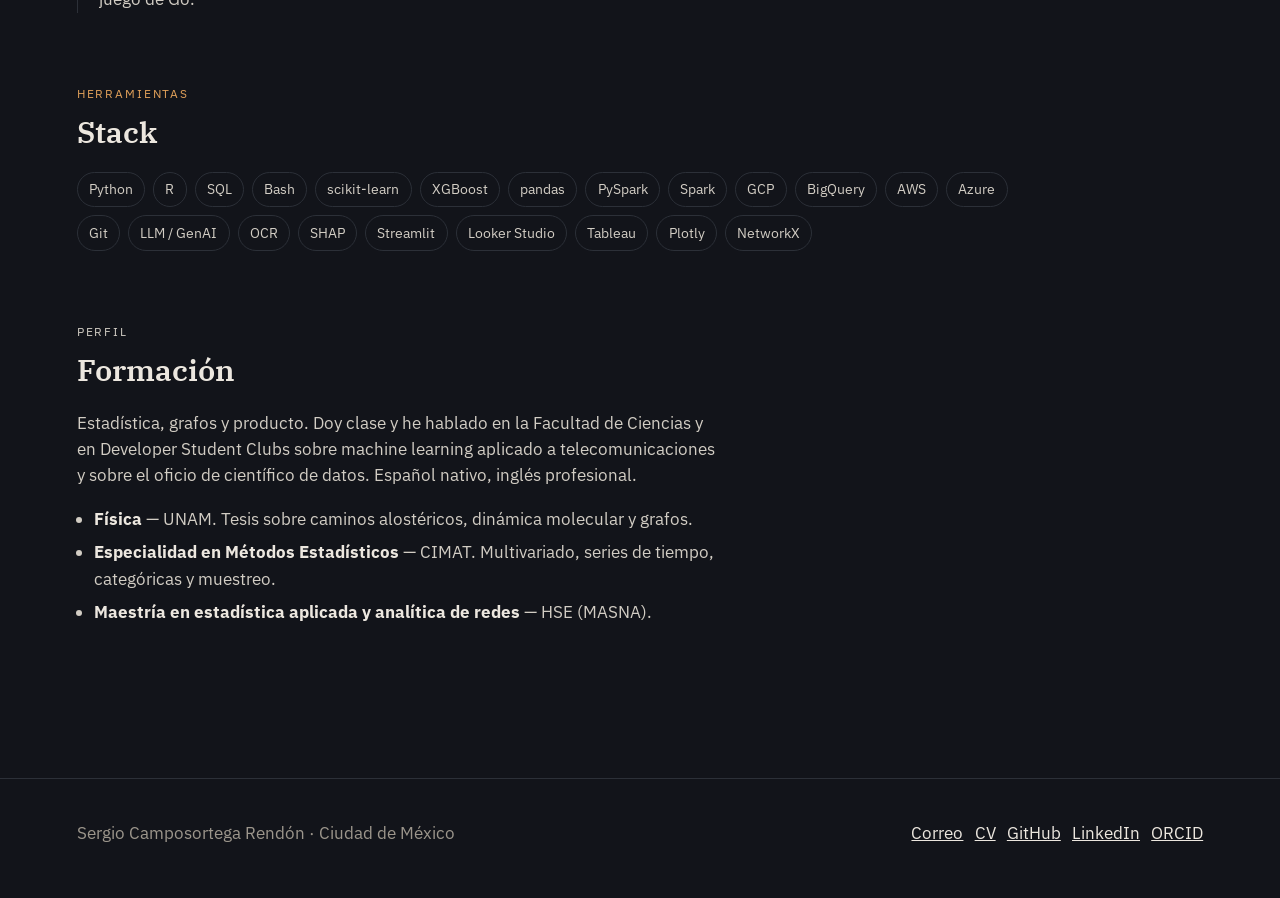
==== commit f28ab194: "Credit Sebastián Bucio Pacheco on the Binance dashboard. Co-authored-by: Cursor <cursoragent@cursor." ====
--- a/index.html
+++ b/index.html
@@ -130,7 +130,7 @@
       <article class="card" style="margin-bottom:1rem">
         <p class="tag">Bitcoin · Binance</p>
         <h3>Análisis exploratorio de BTC y ETH</h3>
-        <p>Volumen, máximo y mínimo, y apertura y cierre de BTC-USD y ETH-USD. El volumen se concentra en bitcoin. La implementación del dashboard fue en colaboración con <strong>Raúl Cisneros</strong>. También en colaboración con <strong>Miguel Jaurez</strong>.</p>
+        <p>Volumen, máximo y mínimo, y apertura y cierre de BTC-USD y ETH-USD. El volumen se concentra en bitcoin. La implementación del dashboard fue en colaboración con <strong>Raúl Cisneros</strong>. También en colaboración con <strong>Miguel Jaurez</strong> y <strong>Sebastián Bucio Pacheco</strong>.</p>
         <p class="muted">Looker Studio · series de tiempo</p>
         <a href="https://datastudio.google.com/s/tMbXGgnQNHo" rel="noopener noreferrer" target="_blank">Abrir dashboard</a>
       </article>
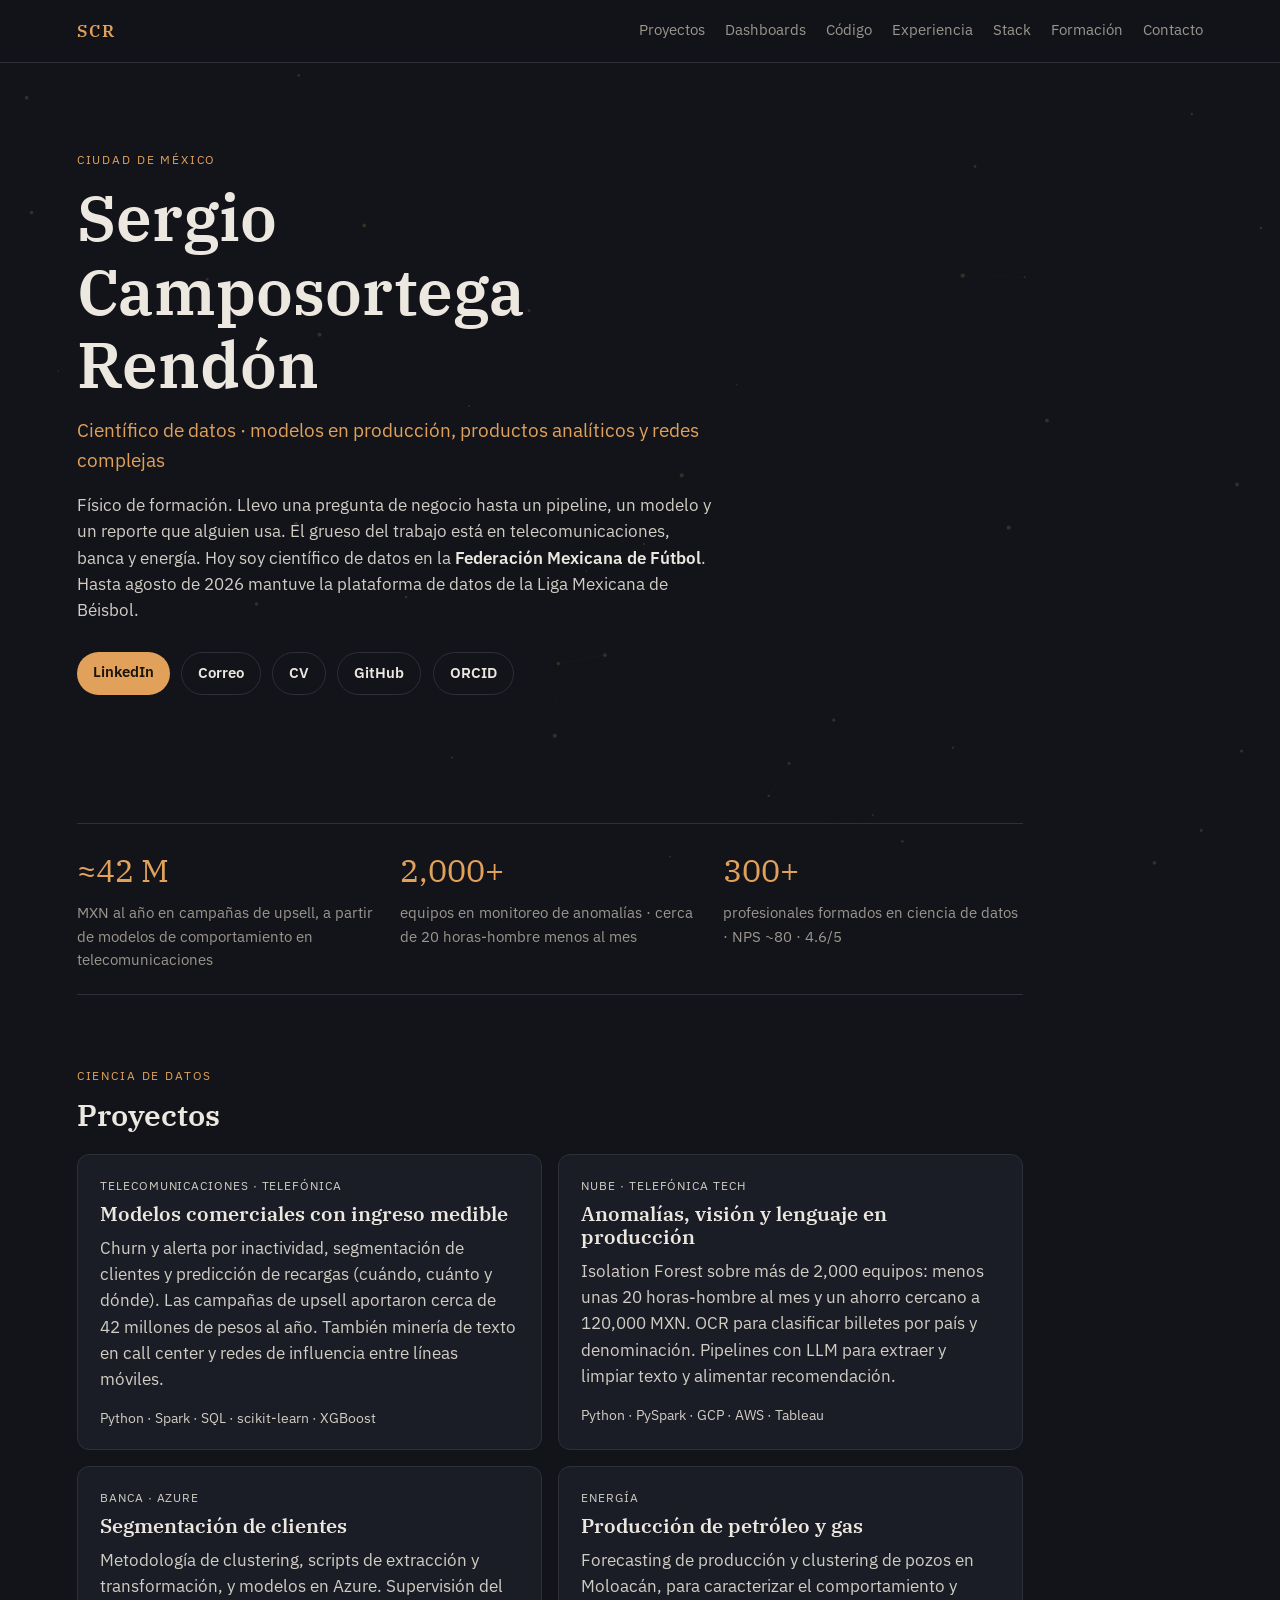
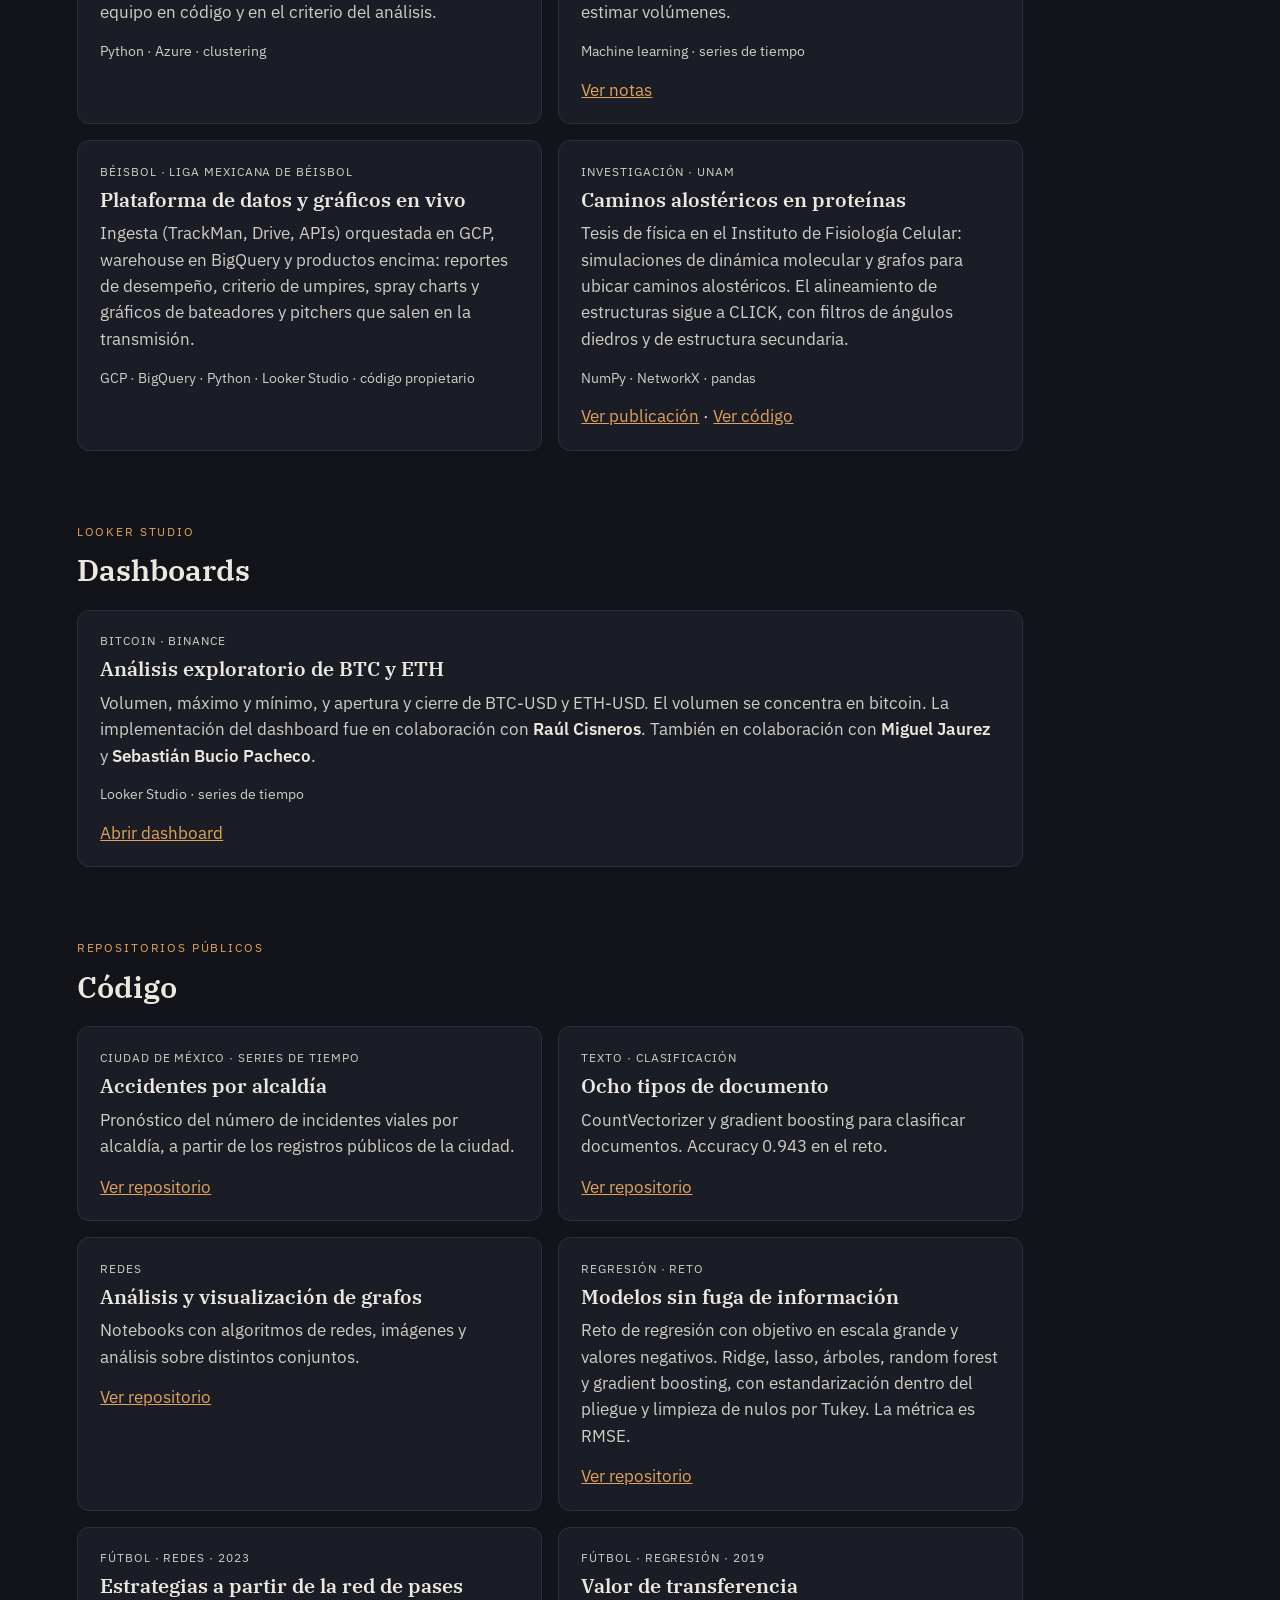
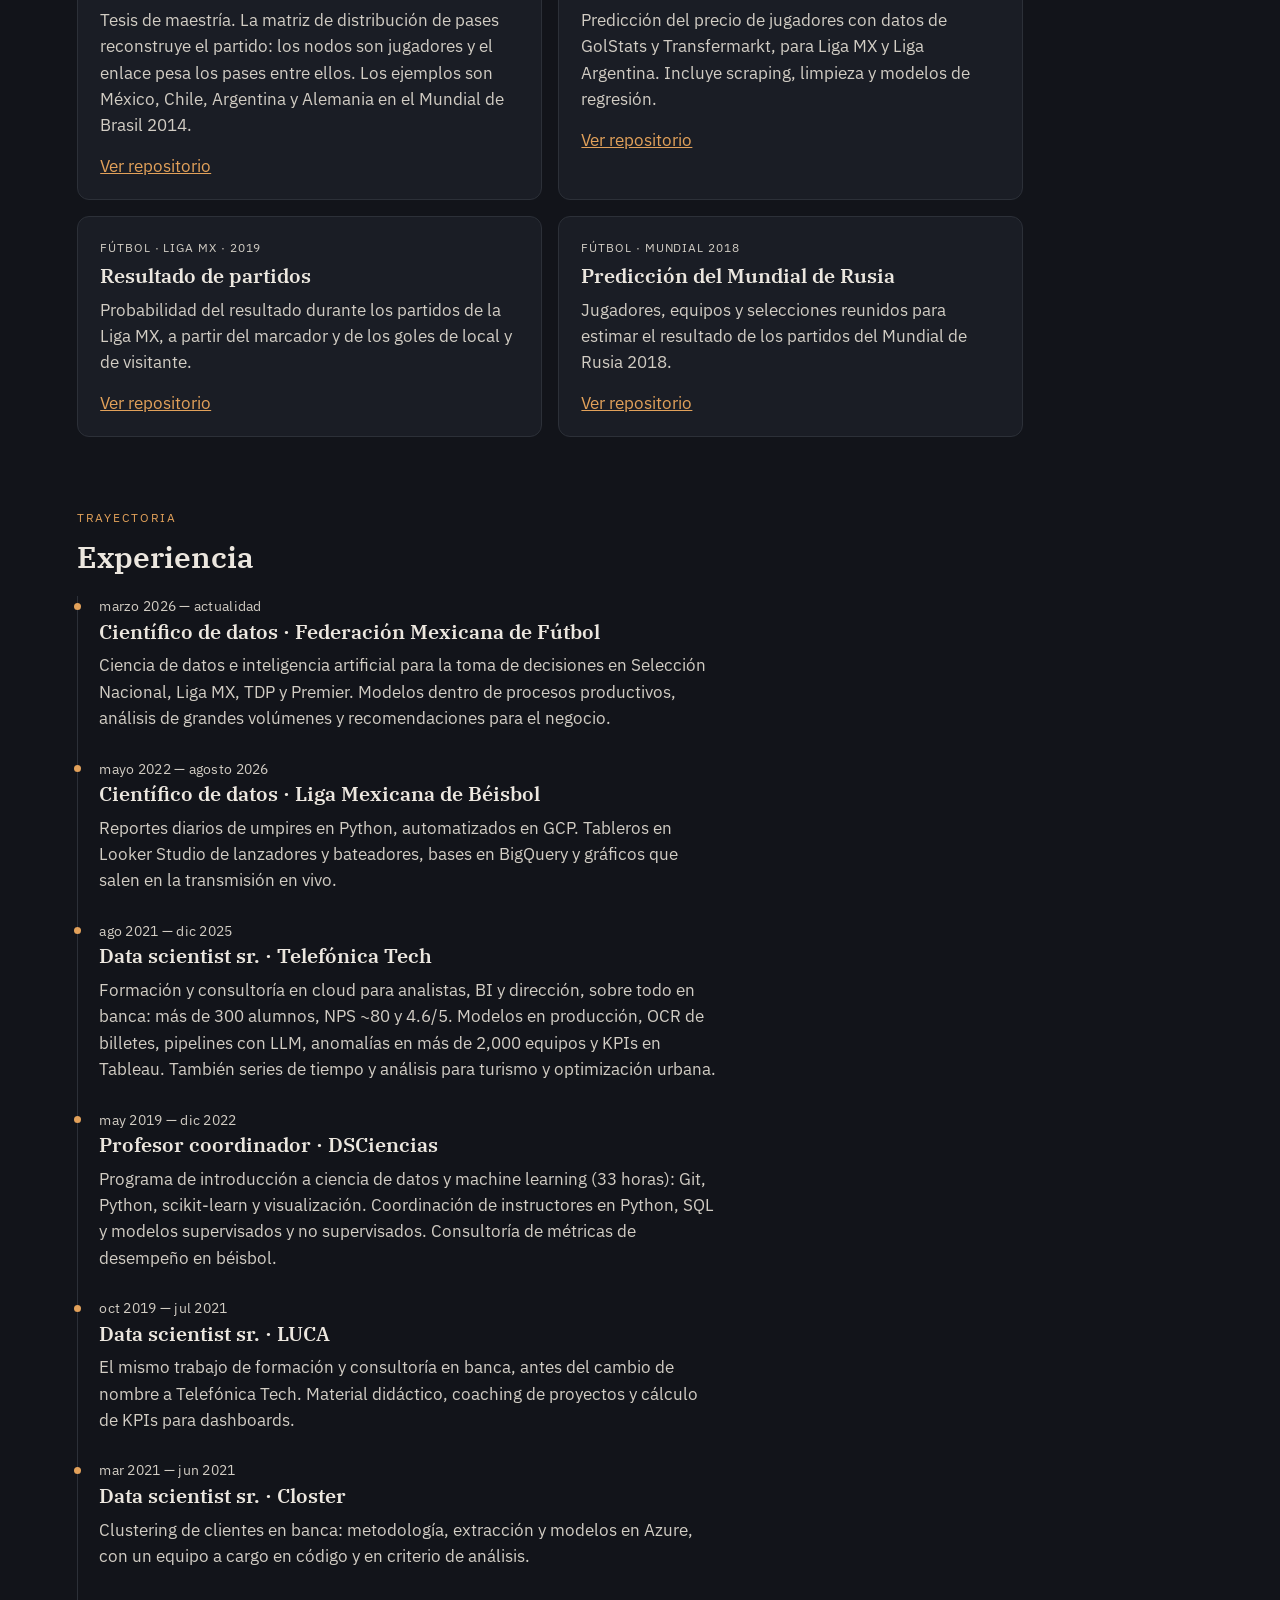
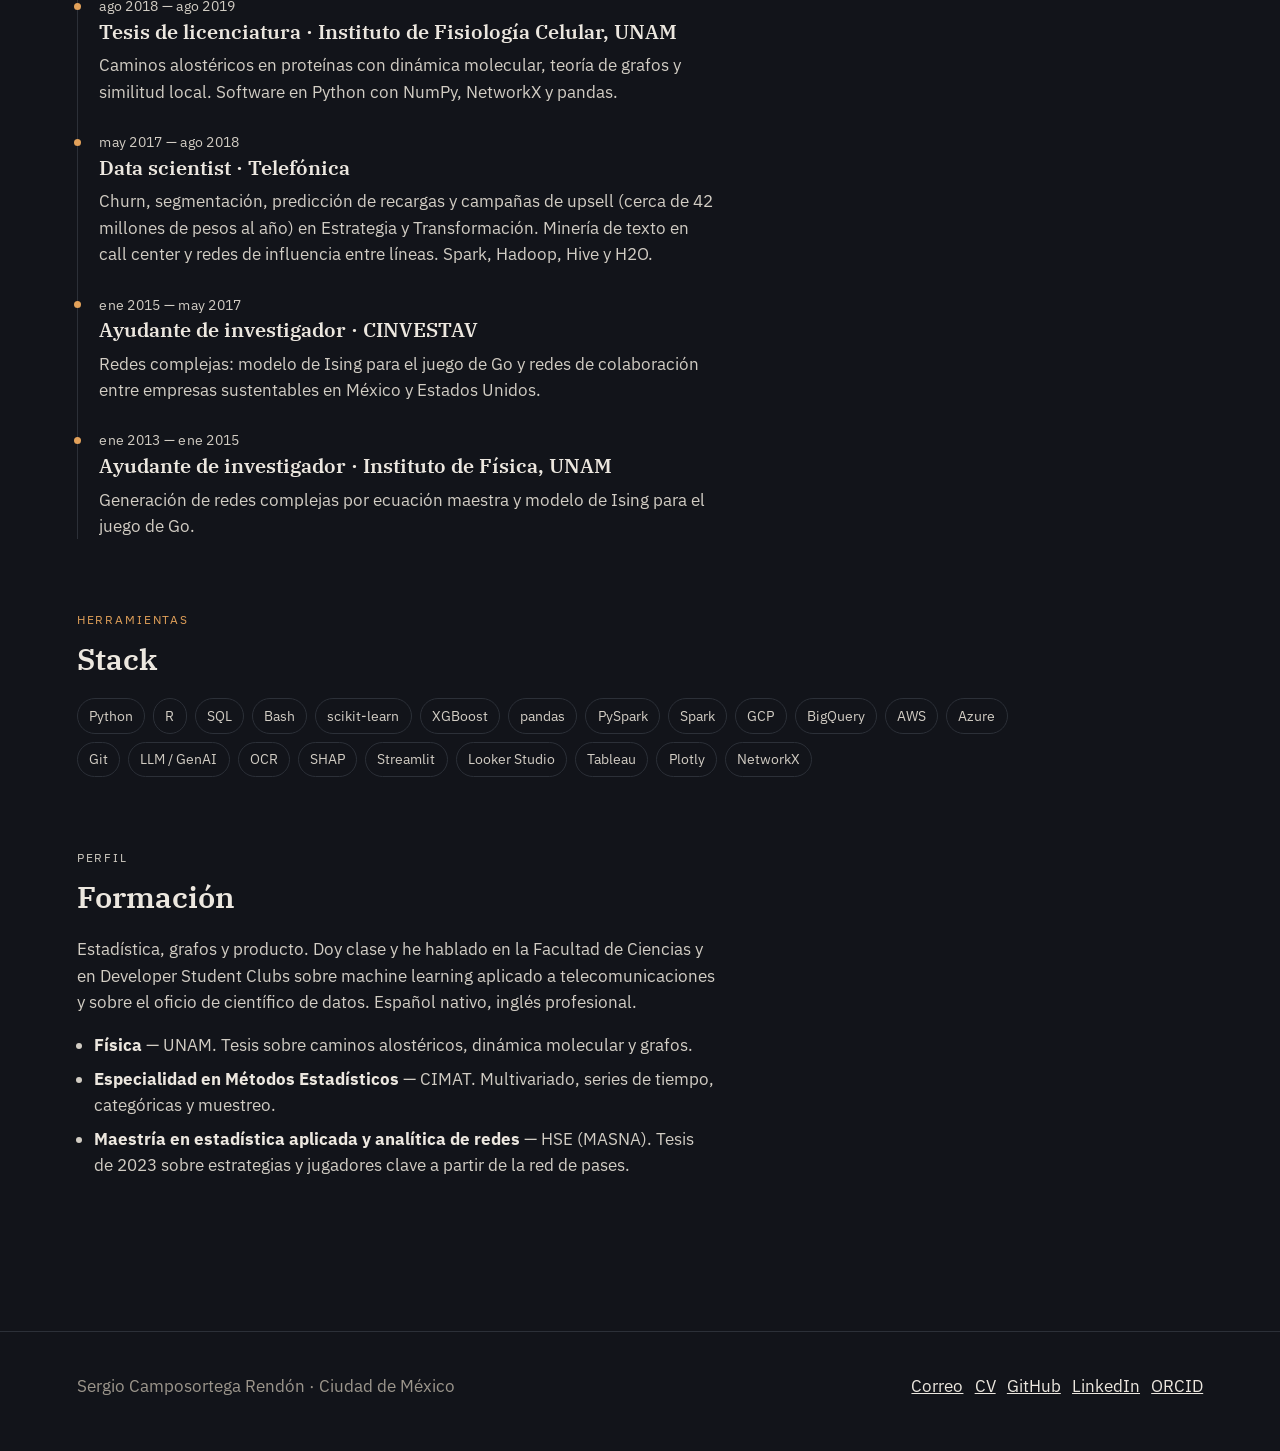
==== commit b862fd91: "Show the football projects that predate 2026. Co-authored-by: Cursor <cursoragent@cursor.com>" ====
--- a/index.html
+++ b/index.html
@@ -163,6 +163,30 @@
           <h3>Modelos sin fuga de información</h3>
           <p>Reto de regresión con objetivo en escala grande y valores negativos. Ridge, lasso, árboles, random forest y gradient boosting, con estandarización dentro del pliegue y limpieza de nulos por Tukey. La métrica es RMSE.</p>
           <a href="https://github.com/serch86/Insulete_challenge">Ver repositorio</a>
+        </article>
+        <article class="card">
+          <p class="tag">Fútbol · redes · 2023</p>
+          <h3>Estrategias a partir de la red de pases</h3>
+          <p>Tesis de maestría. La matriz de distribución de pases reconstruye el partido: los nodos son jugadores y el enlace pesa los pases entre ellos. Los ejemplos son México, Chile, Argentina y Alemania en el Mundial de Brasil 2014.</p>
+          <a href="https://github.com/serch86/network_football_strategies">Ver repositorio</a>
+        </article>
+        <article class="card">
+          <p class="tag">Fútbol · regresión · 2019</p>
+          <h3>Valor de transferencia</h3>
+          <p>Predicción del precio de jugadores con datos de GolStats y Transfermarkt, para Liga MX y Liga Argentina. Incluye scraping, limpieza y modelos de regresión.</p>
+          <a href="https://github.com/serch86/TransferPricePrediction">Ver repositorio</a>
+        </article>
+        <article class="card">
+          <p class="tag">Fútbol · Liga MX · 2019</p>
+          <h3>Resultado de partidos</h3>
+          <p>Probabilidad del resultado durante los partidos de la Liga MX, a partir del marcador y de los goles de local y de visitante.</p>
+          <a href="https://github.com/serch86/Soccer_match_predict_ligamx">Ver repositorio</a>
+        </article>
+        <article class="card">
+          <p class="tag">Fútbol · Mundial 2018</p>
+          <h3>Predicción del Mundial de Rusia</h3>
+          <p>Jugadores, equipos y selecciones reunidos para estimar el resultado de los partidos del Mundial de Rusia 2018.</p>
+          <a href="https://github.com/serch86/Fifa_WC18">Ver repositorio</a>
         </article>
       </div>
     </section>
@@ -264,7 +288,7 @@
       <ul class="edu">
         <li><strong>Física</strong> — UNAM. Tesis sobre caminos alostéricos, dinámica molecular y grafos.</li>
         <li><strong>Especialidad en Métodos Estadísticos</strong> — CIMAT. Multivariado, series de tiempo, categóricas y muestreo.</li>
-        <li><strong>Maestría en estadística aplicada y analítica de redes</strong> — HSE (MASNA).</li>
+        <li><strong>Maestría en estadística aplicada y analítica de redes</strong> — HSE (MASNA). Tesis de 2023 sobre estrategias y jugadores clave a partir de la red de pases.</li>
       </ul>
     </section>
   </main>
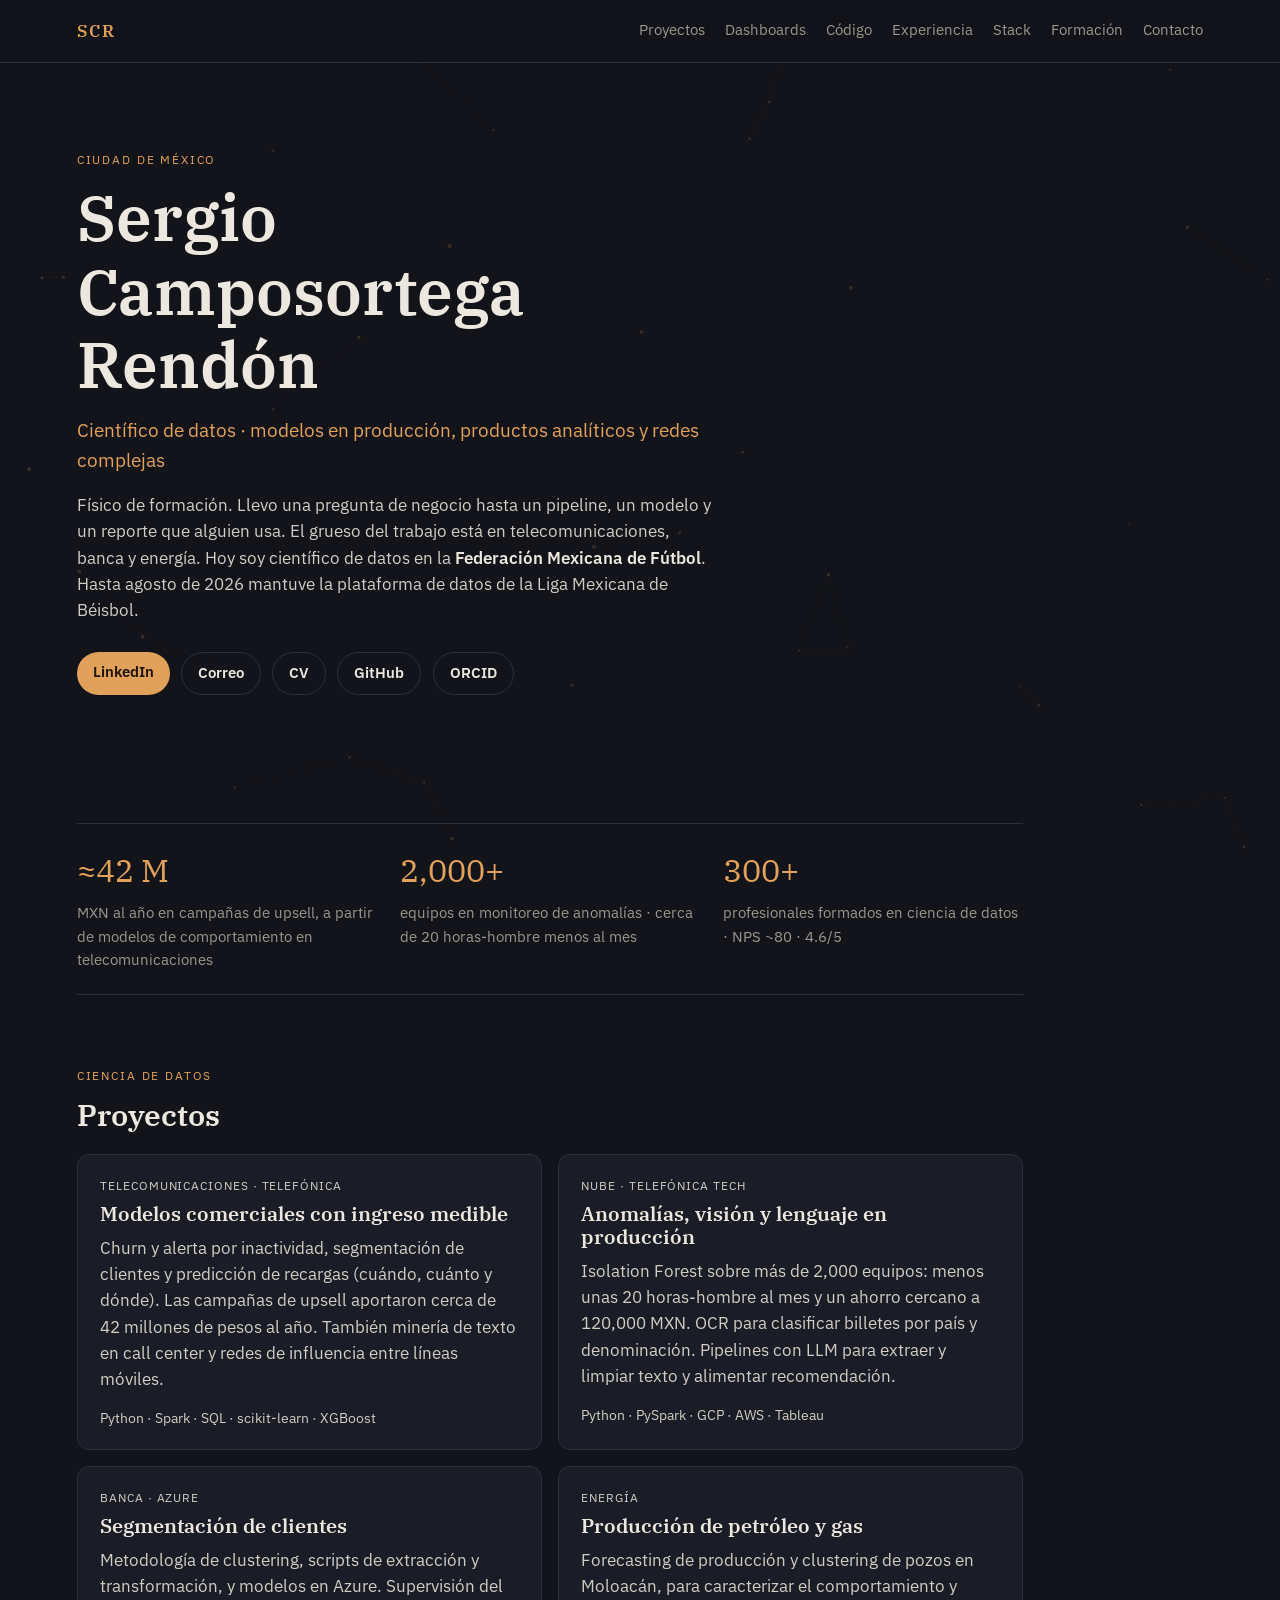
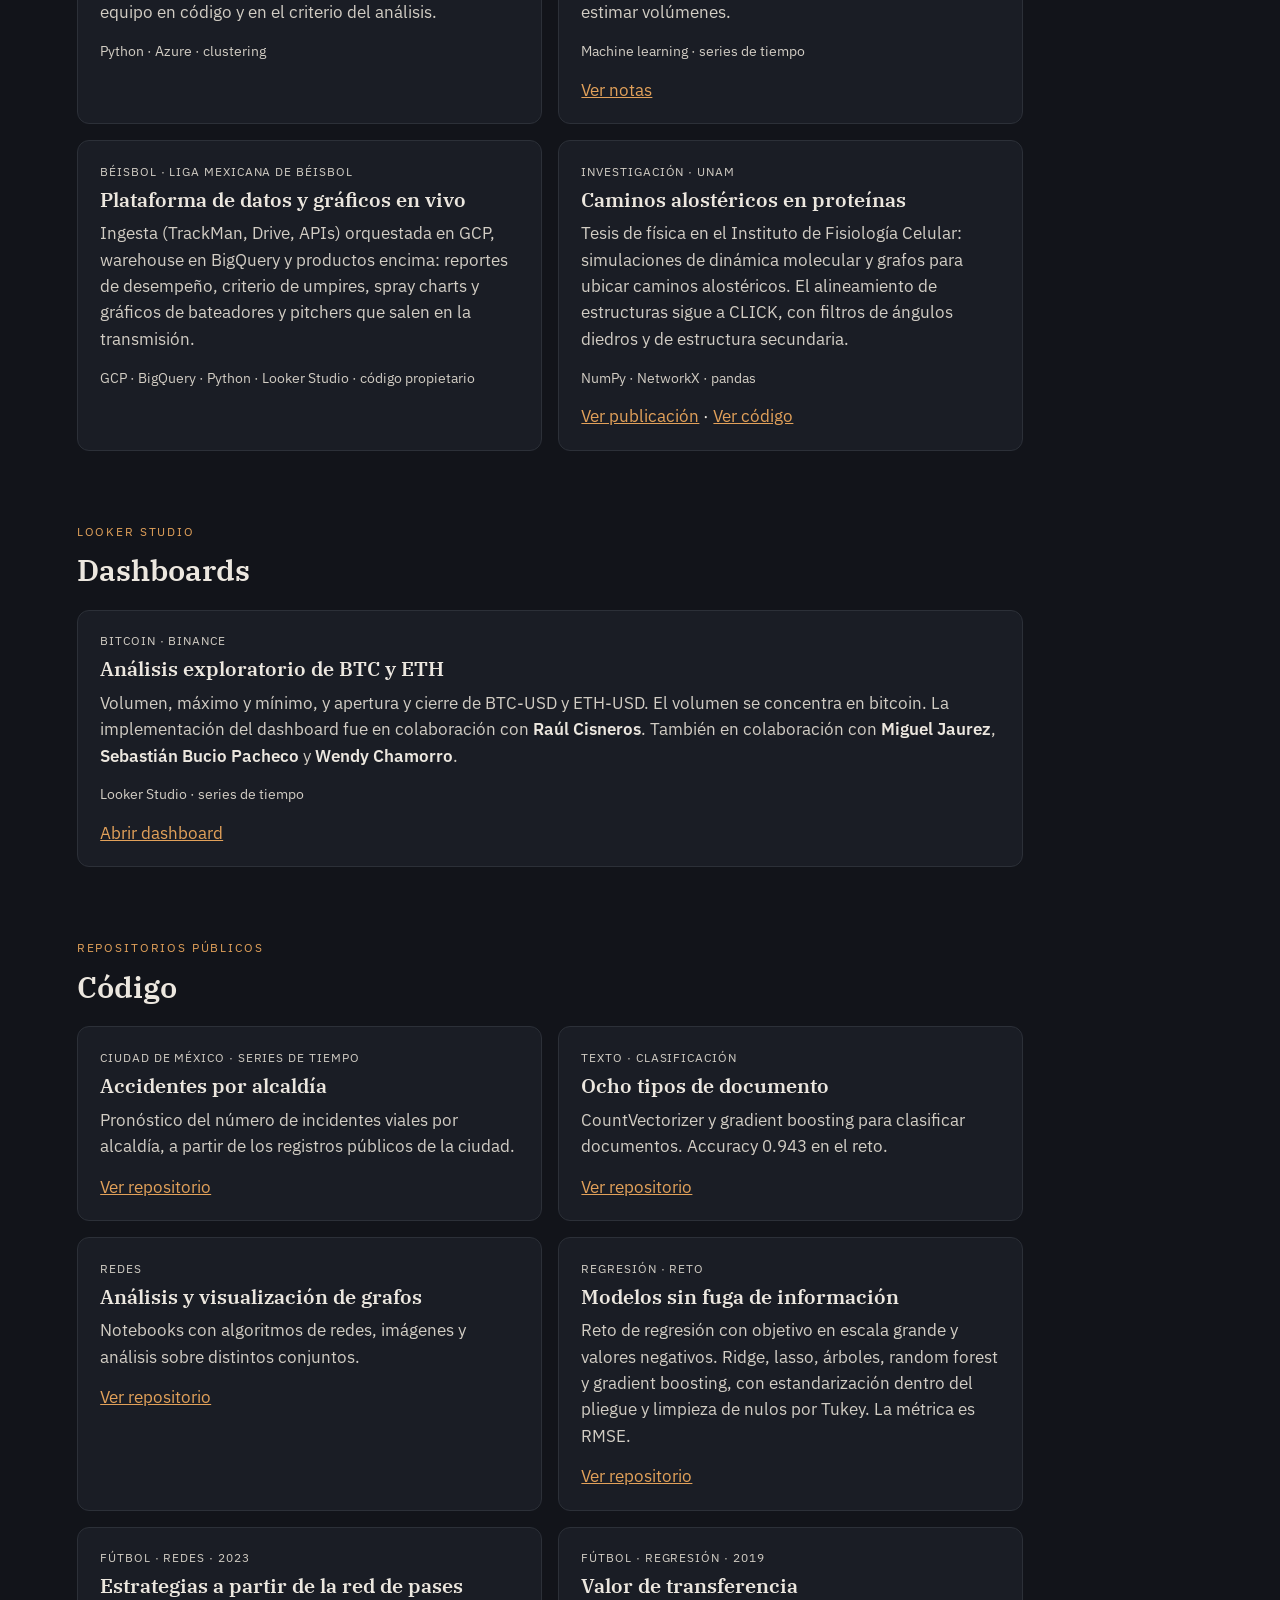
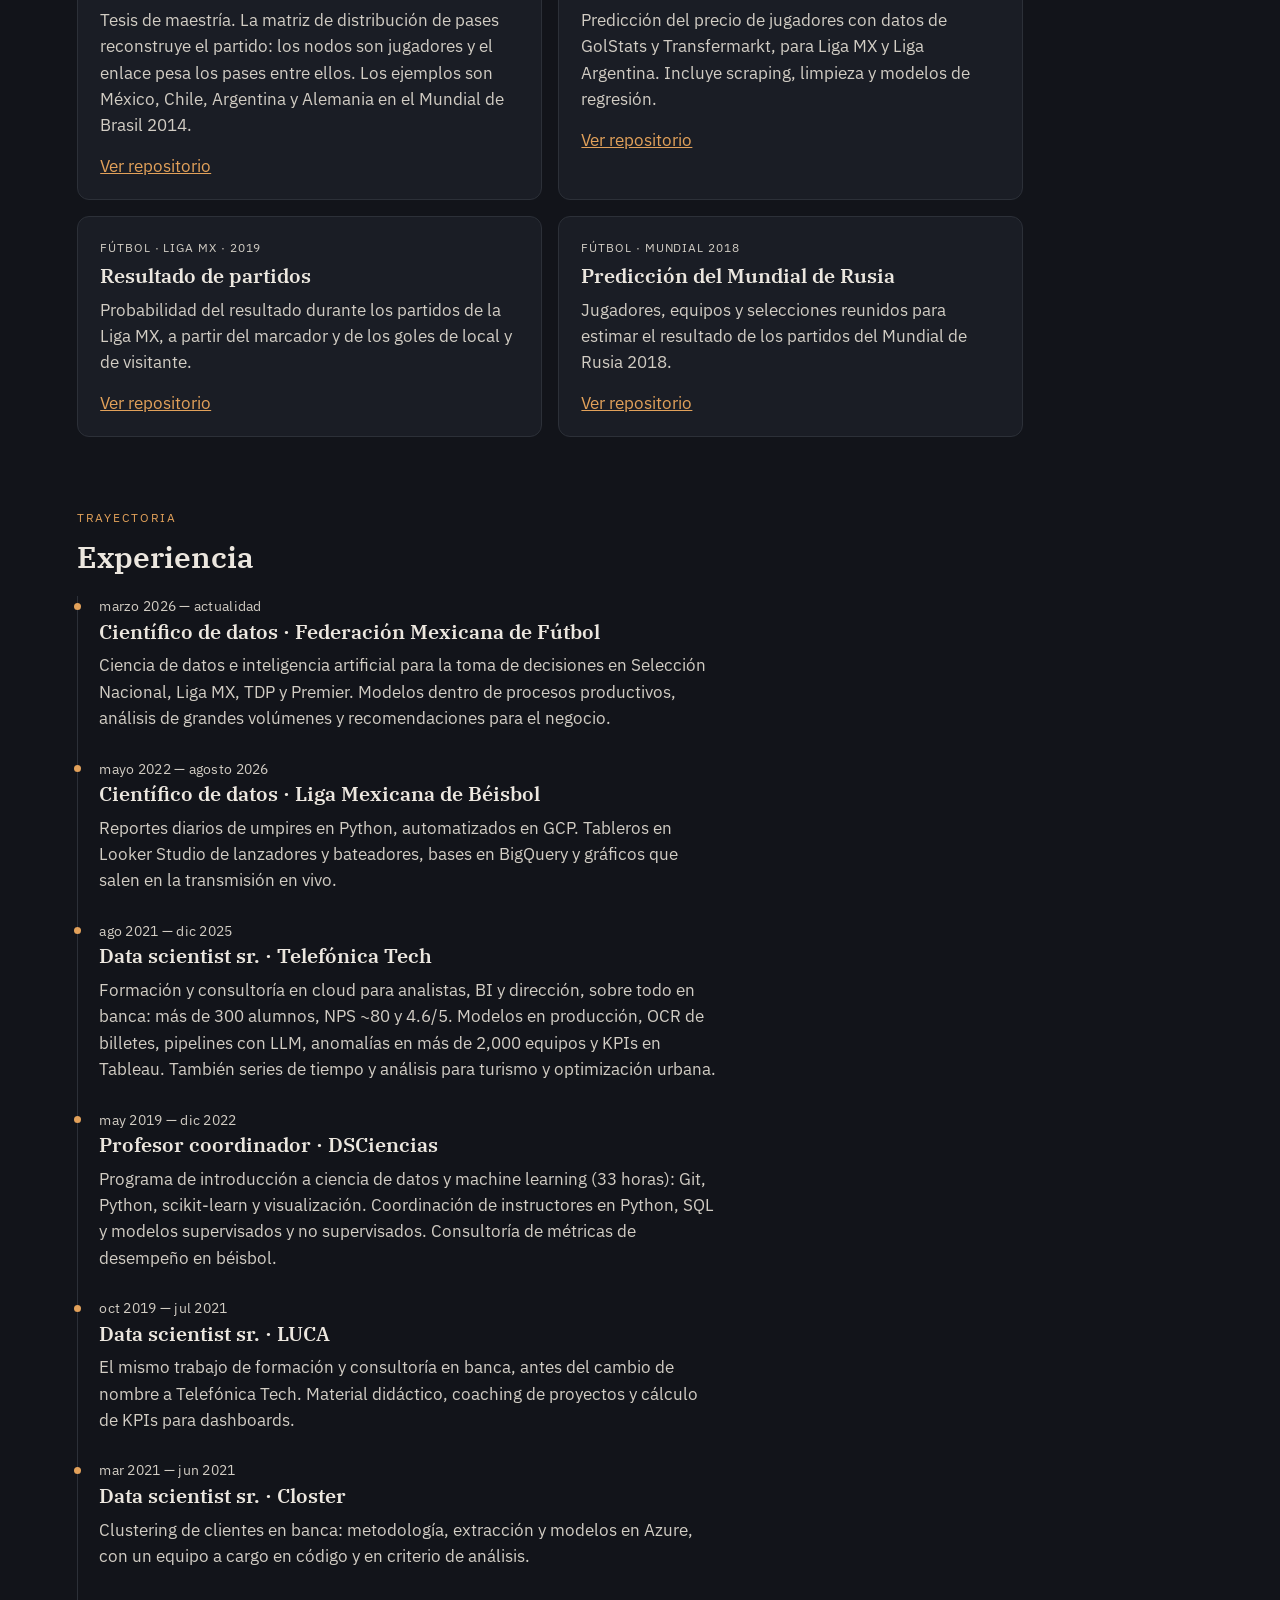
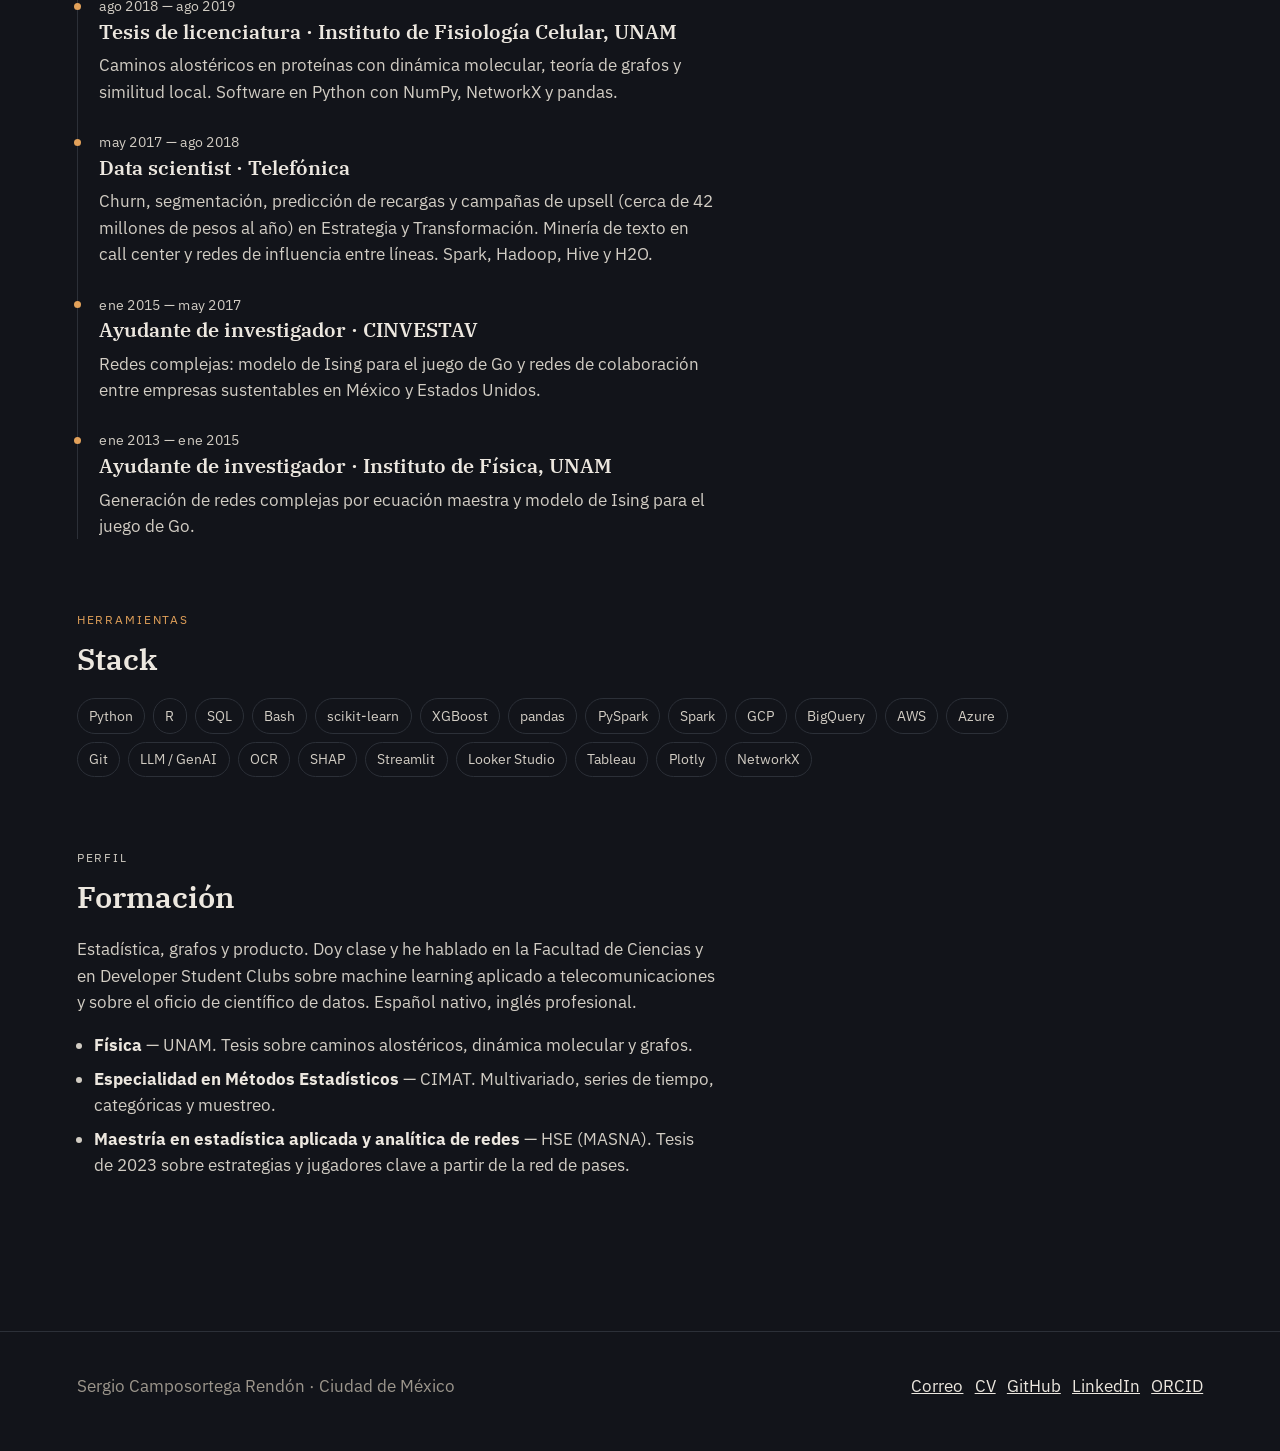
==== commit 15618091: "Credit Wendy Chamorro on the Binance dashboard. Co-authored-by: Cursor <cursoragent@cursor.com>" ====
--- a/index.html
+++ b/index.html
@@ -130,7 +130,7 @@
       <article class="card" style="margin-bottom:1rem">
         <p class="tag">Bitcoin · Binance</p>
         <h3>Análisis exploratorio de BTC y ETH</h3>
-        <p>Volumen, máximo y mínimo, y apertura y cierre de BTC-USD y ETH-USD. El volumen se concentra en bitcoin. La implementación del dashboard fue en colaboración con <strong>Raúl Cisneros</strong>. También en colaboración con <strong>Miguel Jaurez</strong> y <strong>Sebastián Bucio Pacheco</strong>.</p>
+        <p>Volumen, máximo y mínimo, y apertura y cierre de BTC-USD y ETH-USD. El volumen se concentra en bitcoin. La implementación del dashboard fue en colaboración con <strong>Raúl Cisneros</strong>. También en colaboración con <strong>Miguel Jaurez</strong>, <strong>Sebastián Bucio Pacheco</strong> y <strong>Wendy Chamorro</strong>.</p>
         <p class="muted">Looker Studio · series de tiempo</p>
         <a href="https://datastudio.google.com/s/tMbXGgnQNHo" rel="noopener noreferrer" target="_blank">Abrir dashboard</a>
       </article>
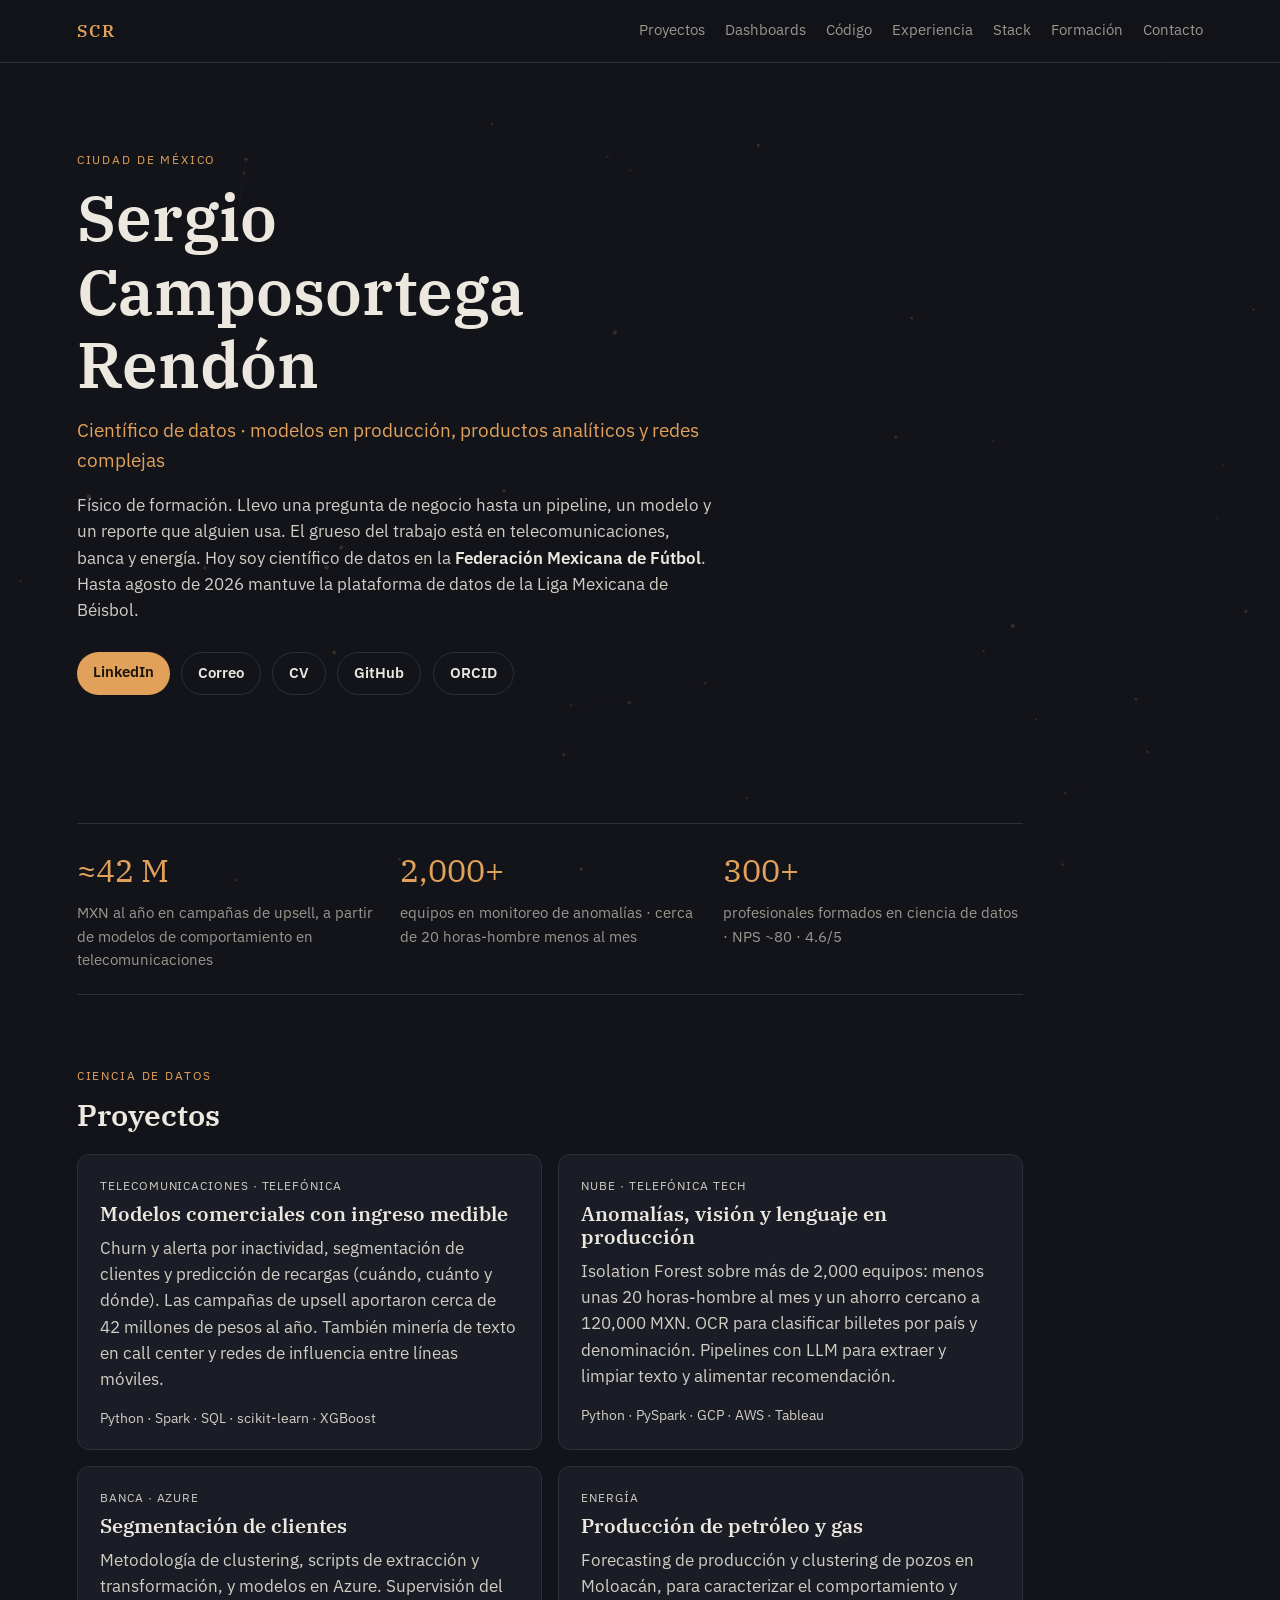
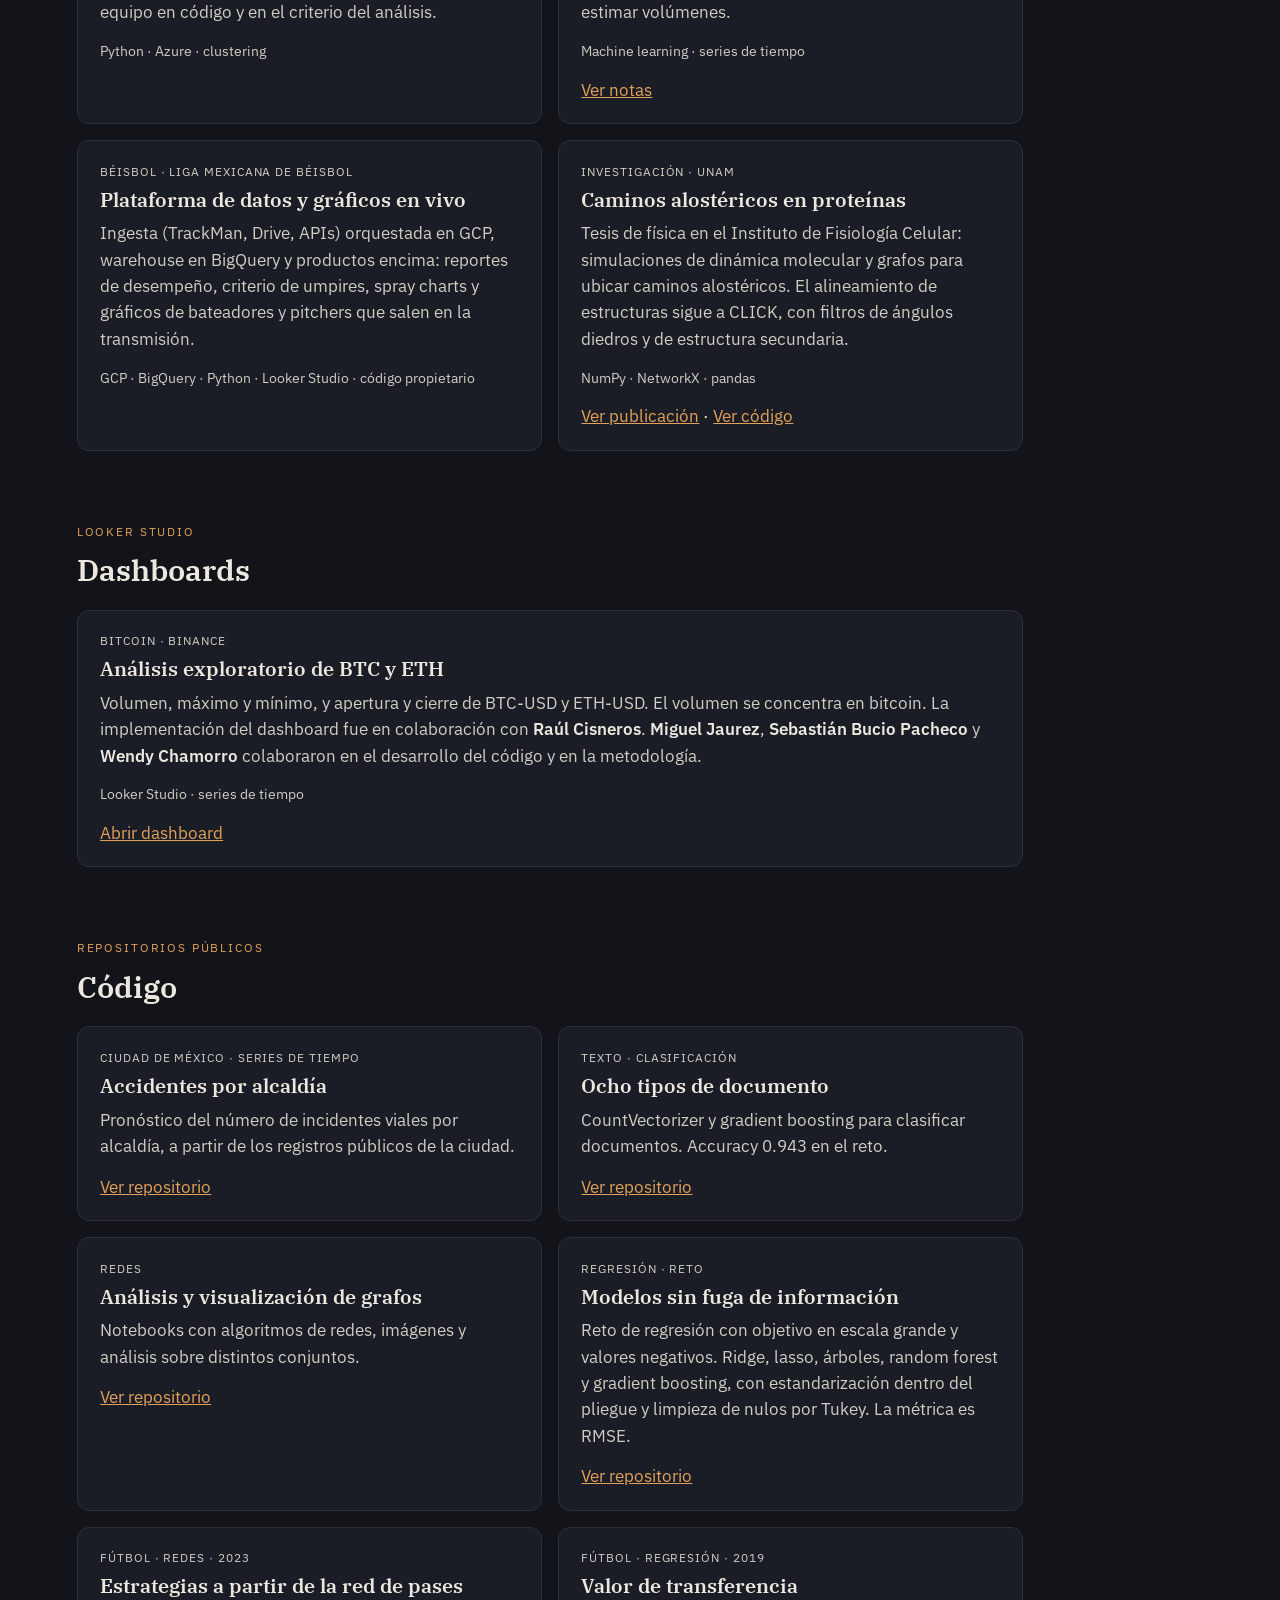
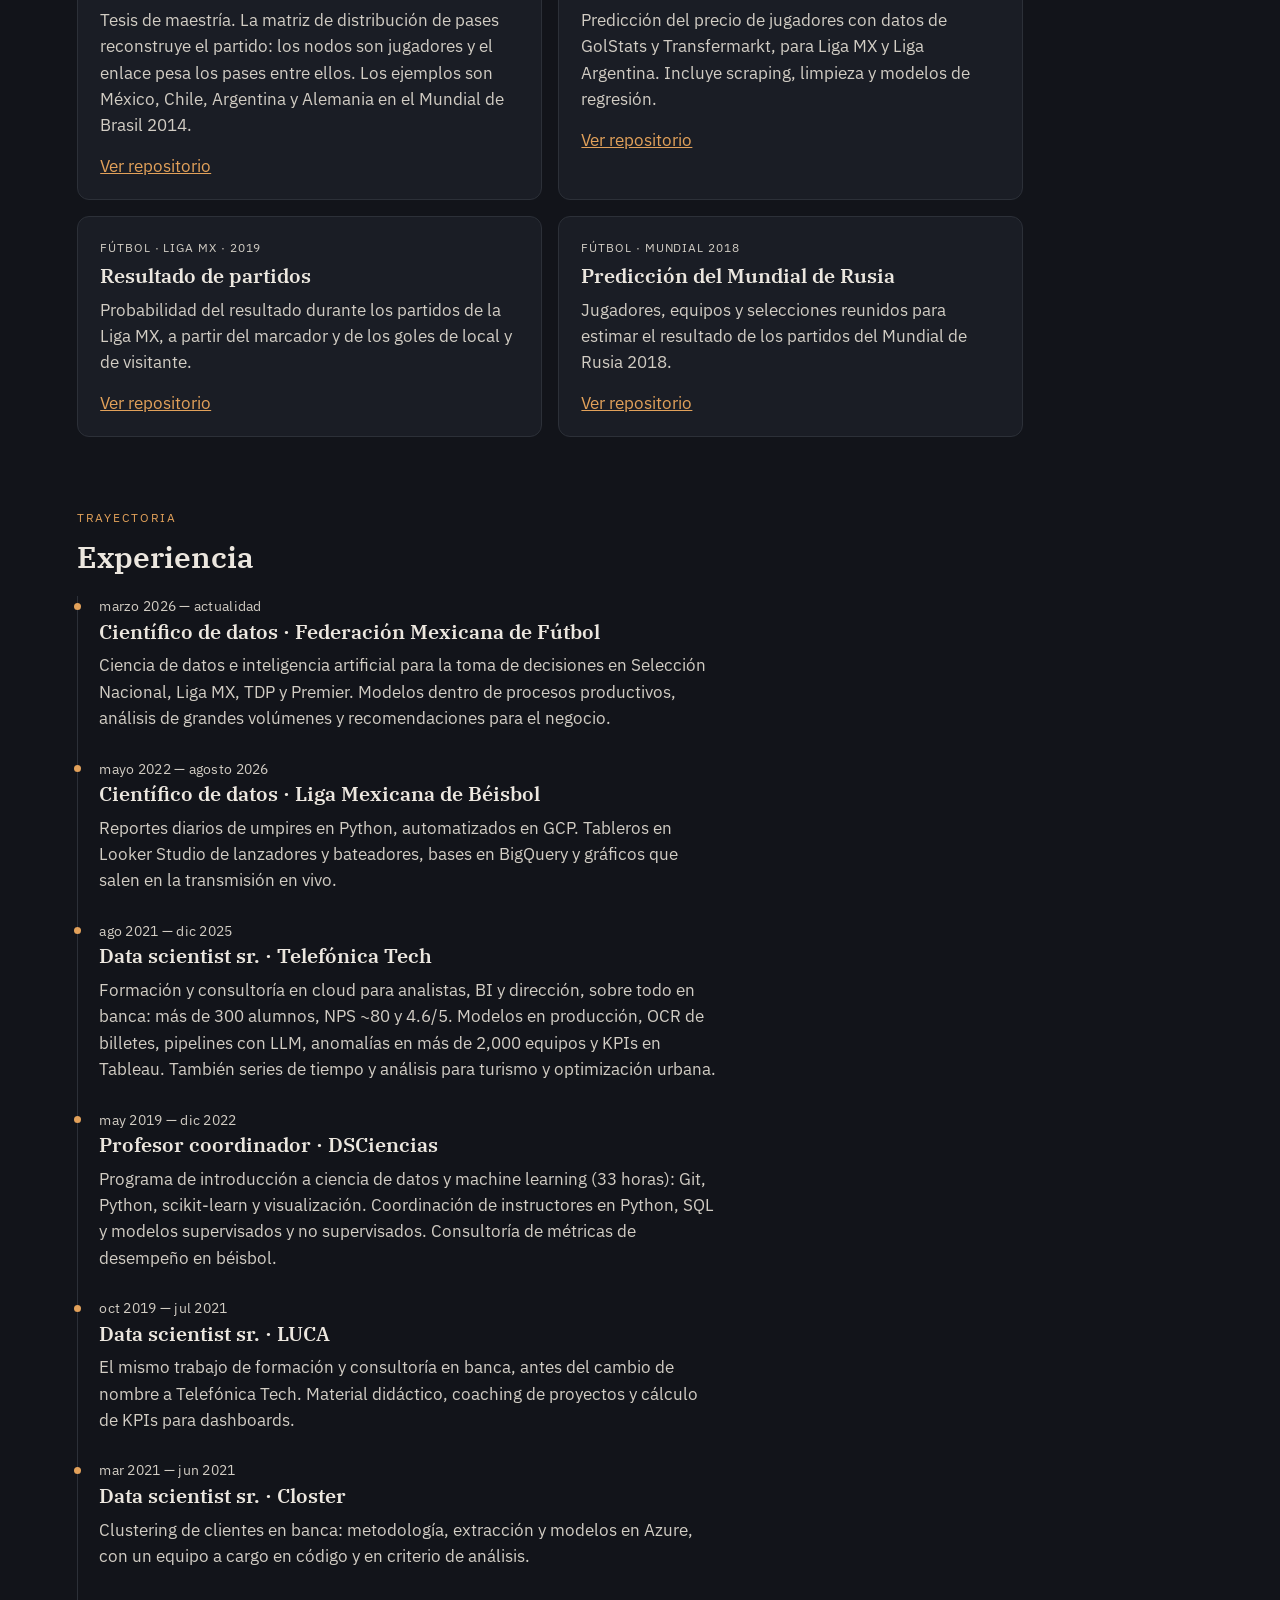
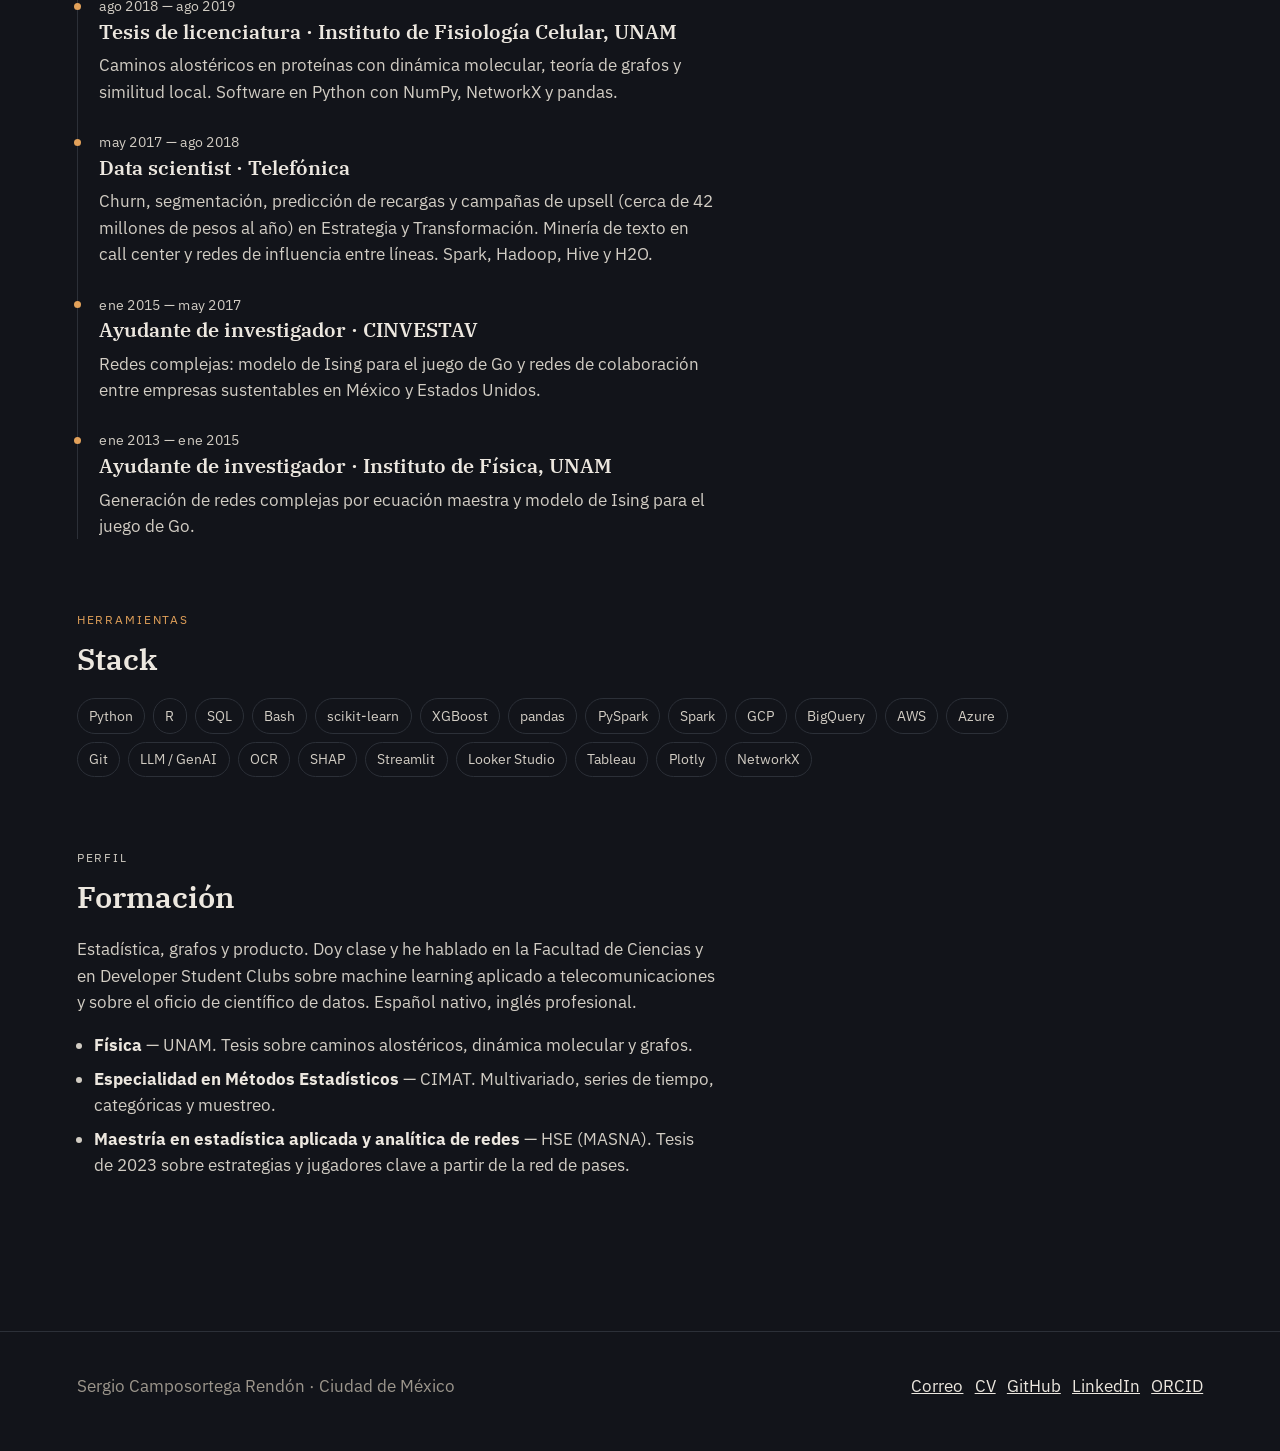
==== commit c5fd695d: "Credit the Binance collaborators for code and method. Co-authored-by: Cursor <cursoragent@cursor.com" ====
--- a/index.html
+++ b/index.html
@@ -130,7 +130,7 @@
       <article class="card" style="margin-bottom:1rem">
         <p class="tag">Bitcoin · Binance</p>
         <h3>Análisis exploratorio de BTC y ETH</h3>
-        <p>Volumen, máximo y mínimo, y apertura y cierre de BTC-USD y ETH-USD. El volumen se concentra en bitcoin. La implementación del dashboard fue en colaboración con <strong>Raúl Cisneros</strong>. También en colaboración con <strong>Miguel Jaurez</strong>, <strong>Sebastián Bucio Pacheco</strong> y <strong>Wendy Chamorro</strong>.</p>
+        <p>Volumen, máximo y mínimo, y apertura y cierre de BTC-USD y ETH-USD. El volumen se concentra en bitcoin. La implementación del dashboard fue en colaboración con <strong>Raúl Cisneros</strong>. <strong>Miguel Jaurez</strong>, <strong>Sebastián Bucio Pacheco</strong> y <strong>Wendy Chamorro</strong> colaboraron en el desarrollo del código y en la metodología.</p>
         <p class="muted">Looker Studio · series de tiempo</p>
         <a href="https://datastudio.google.com/s/tMbXGgnQNHo" rel="noopener noreferrer" target="_blank">Abrir dashboard</a>
       </article>
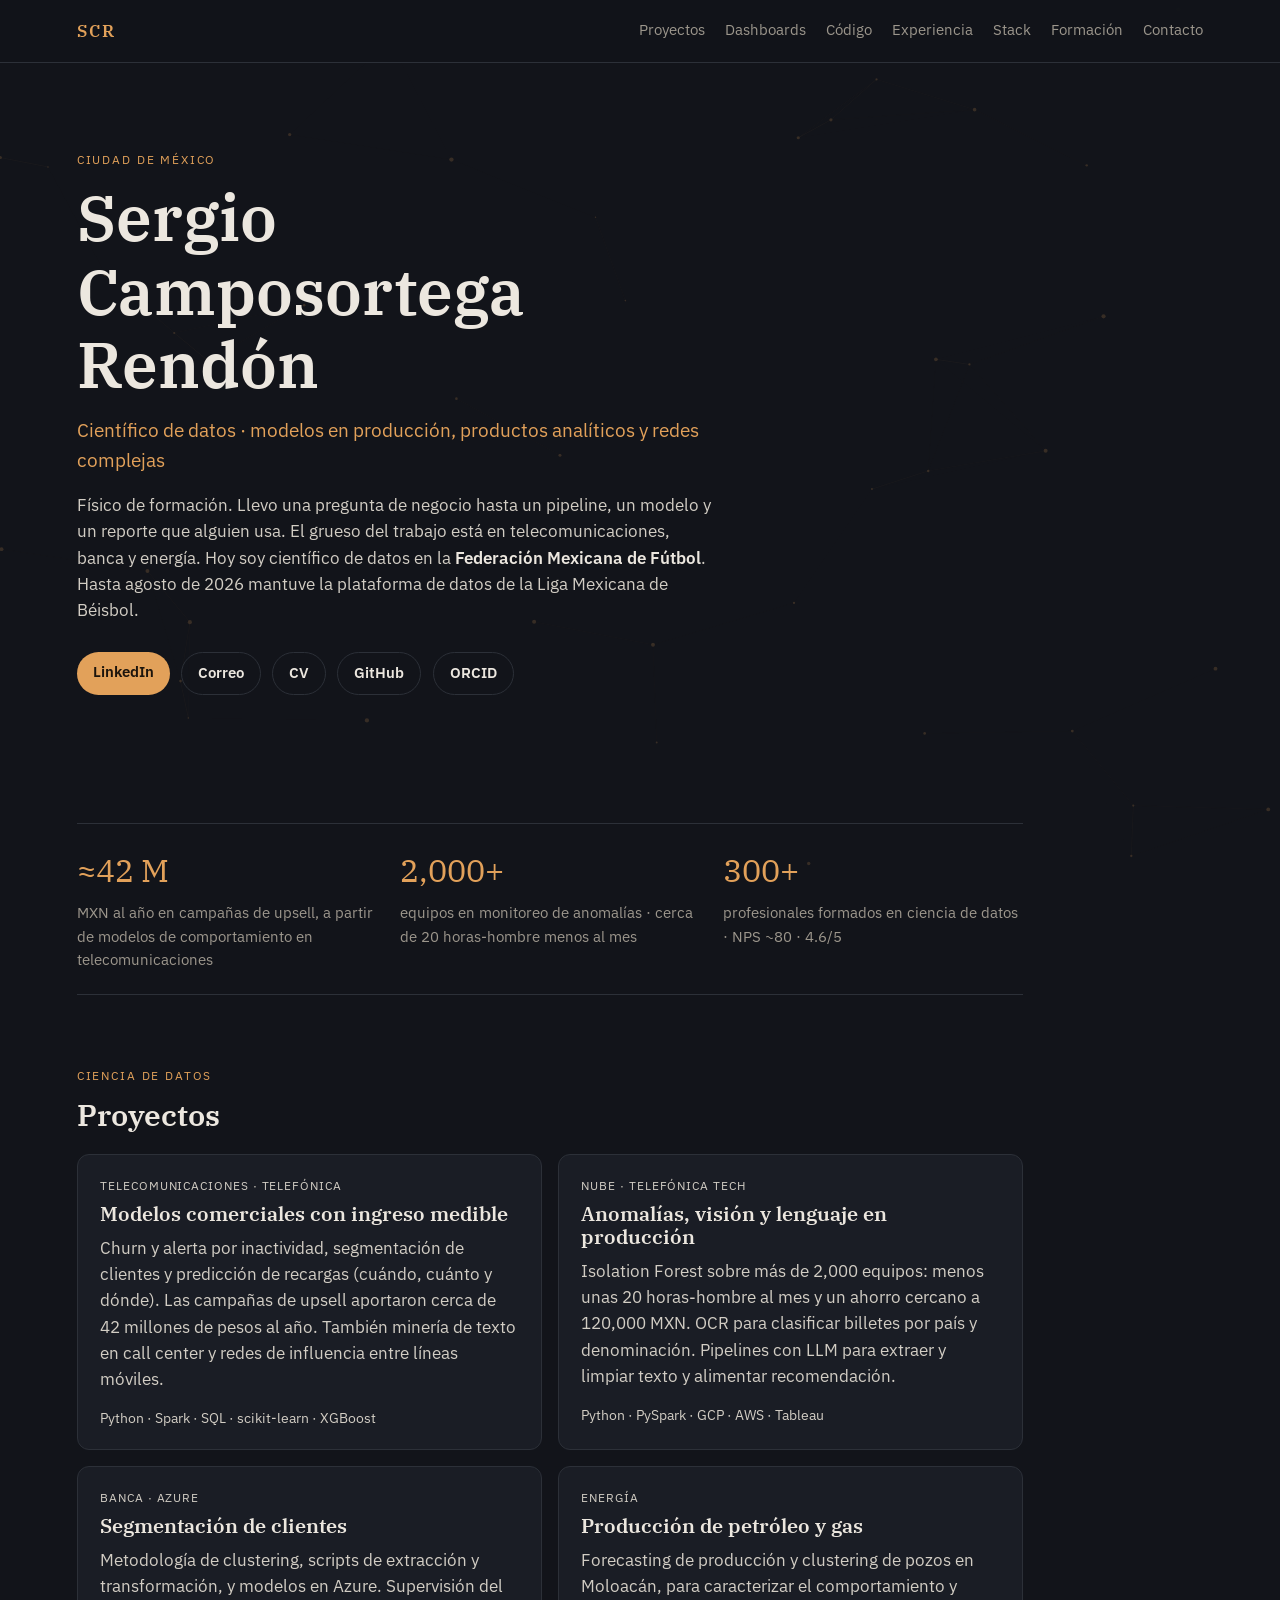
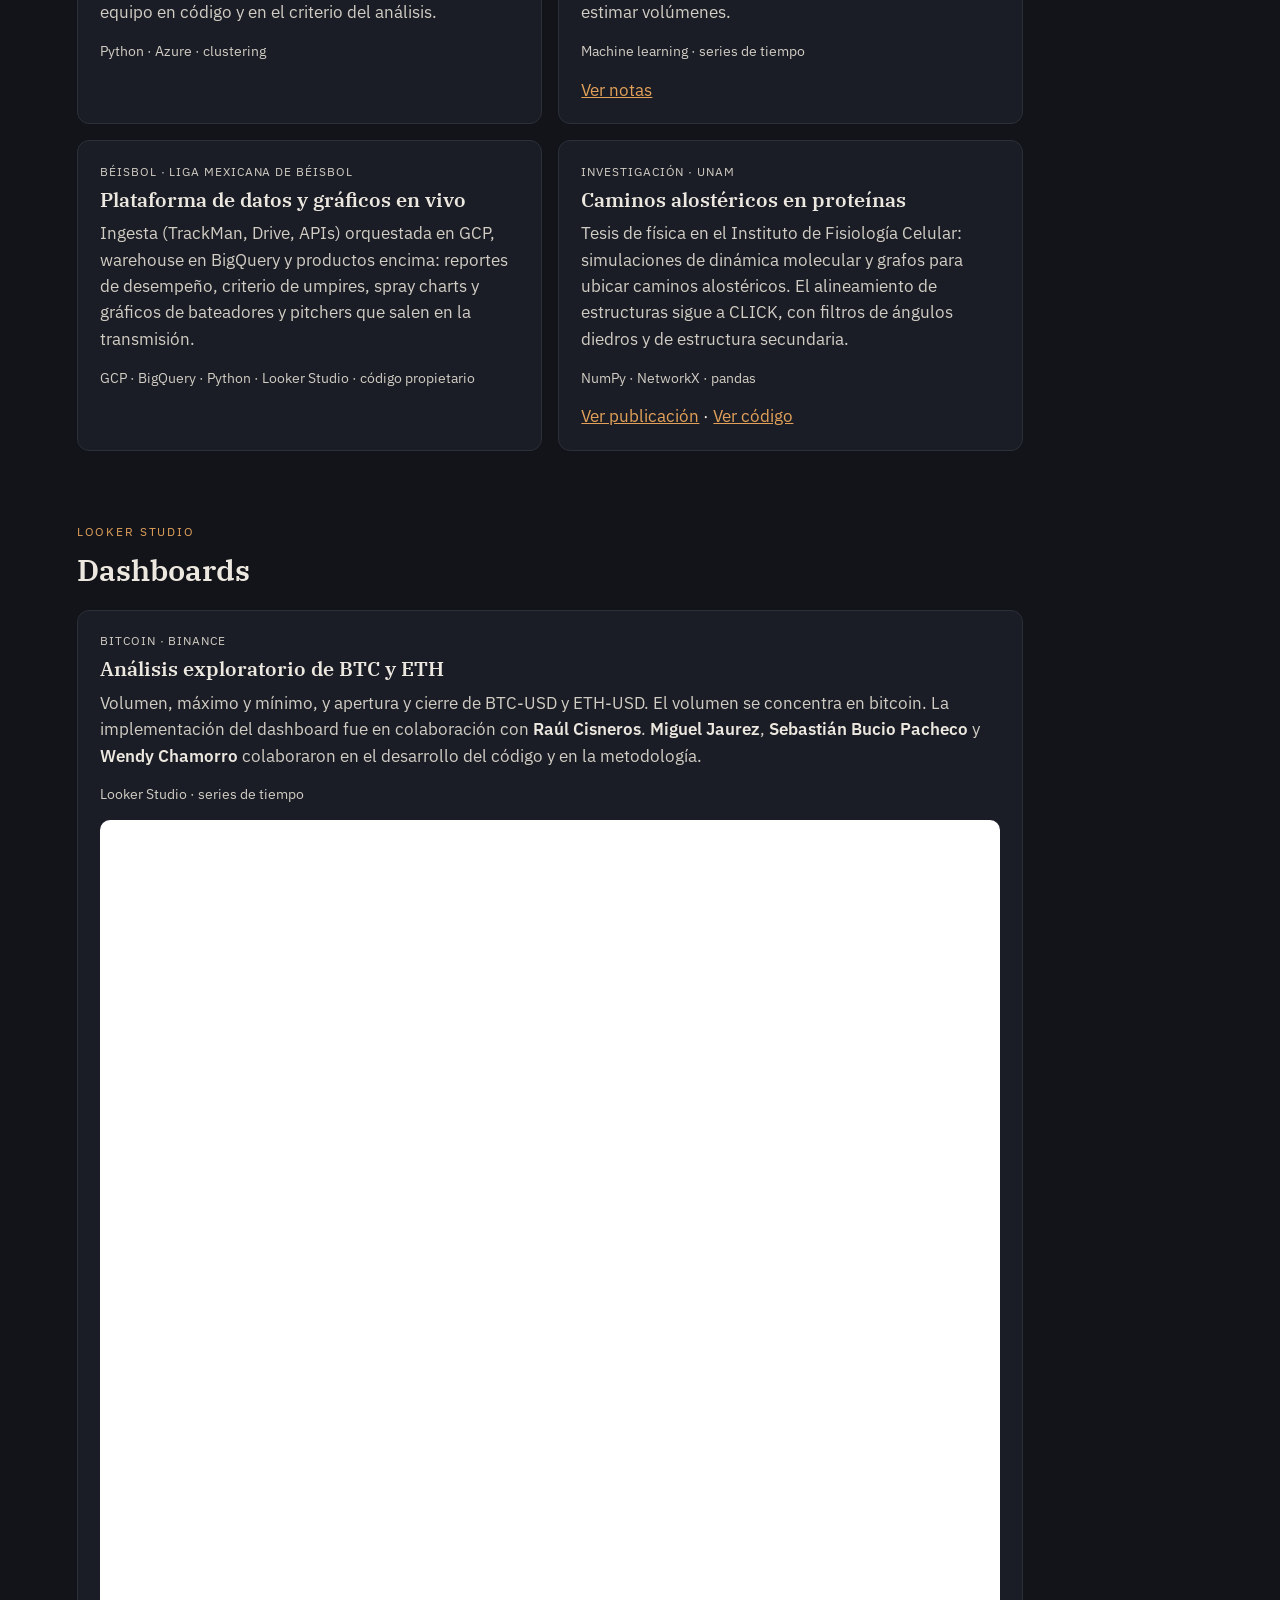
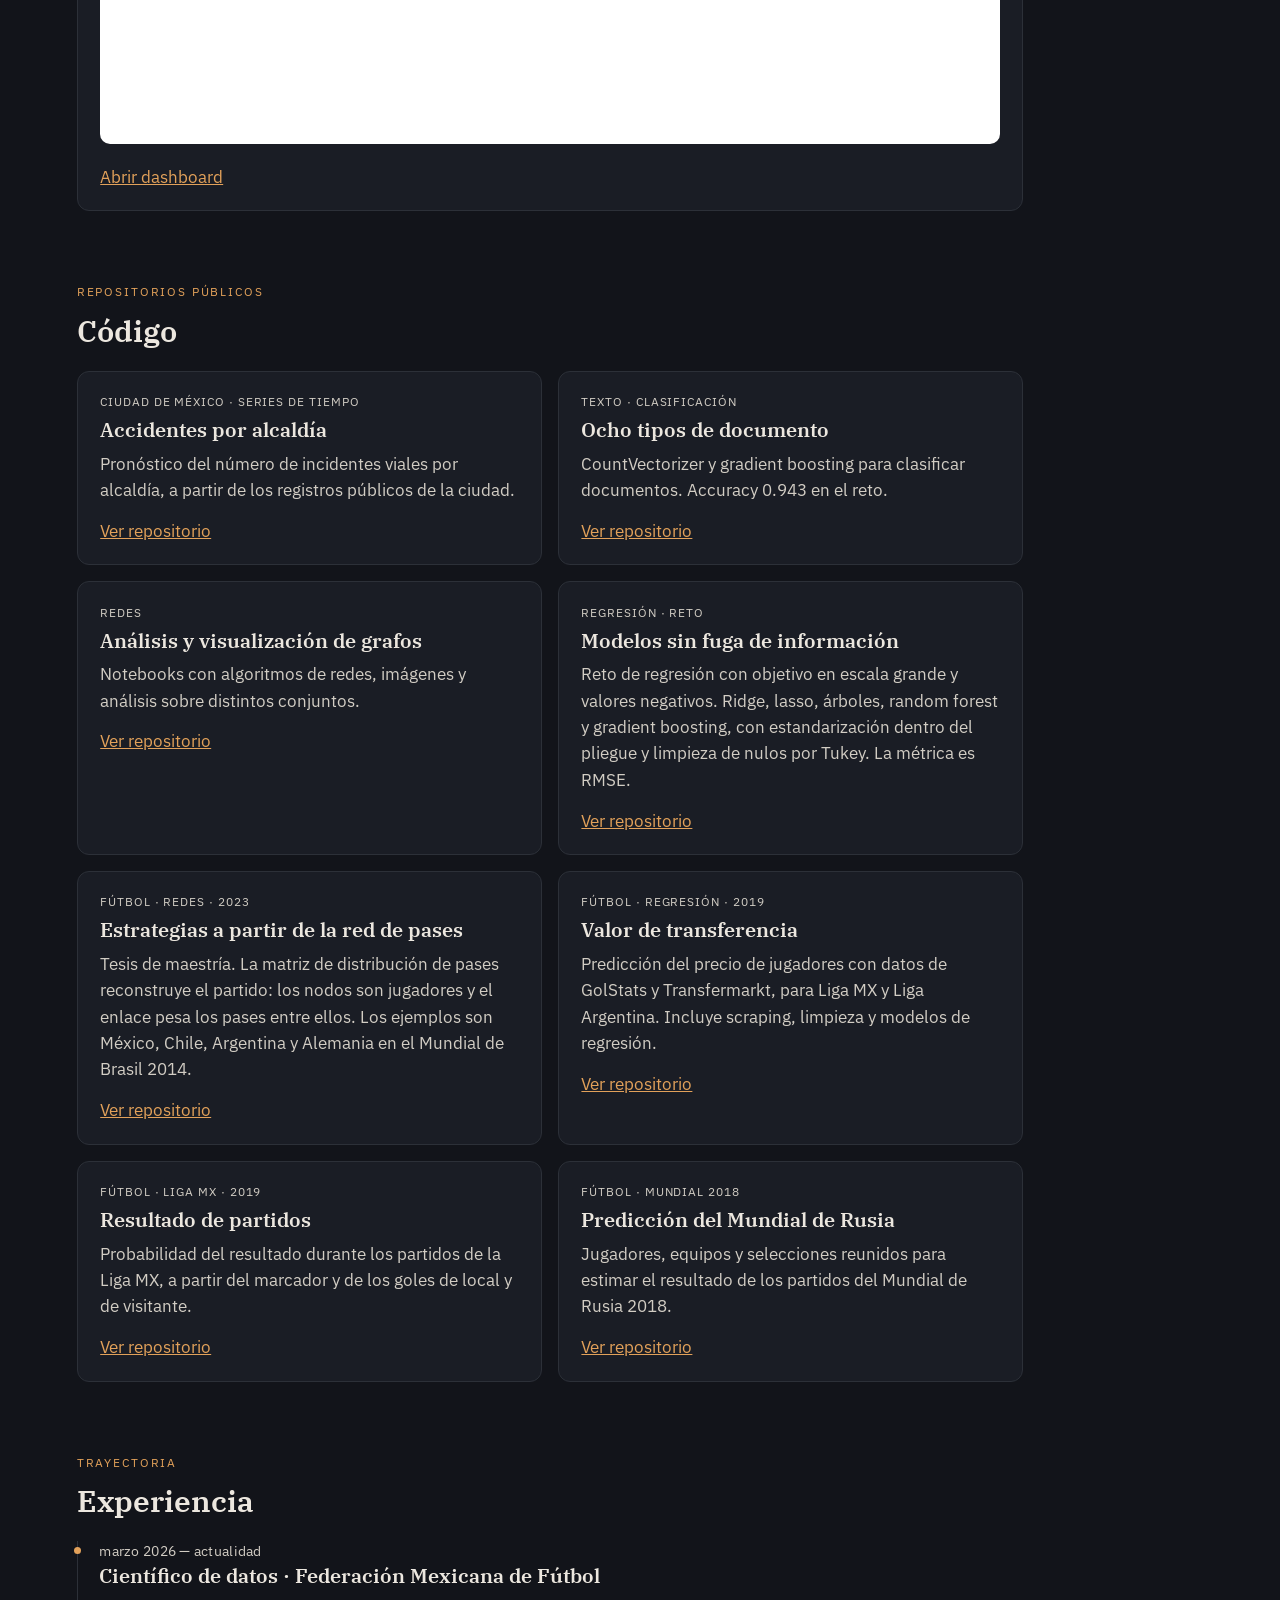
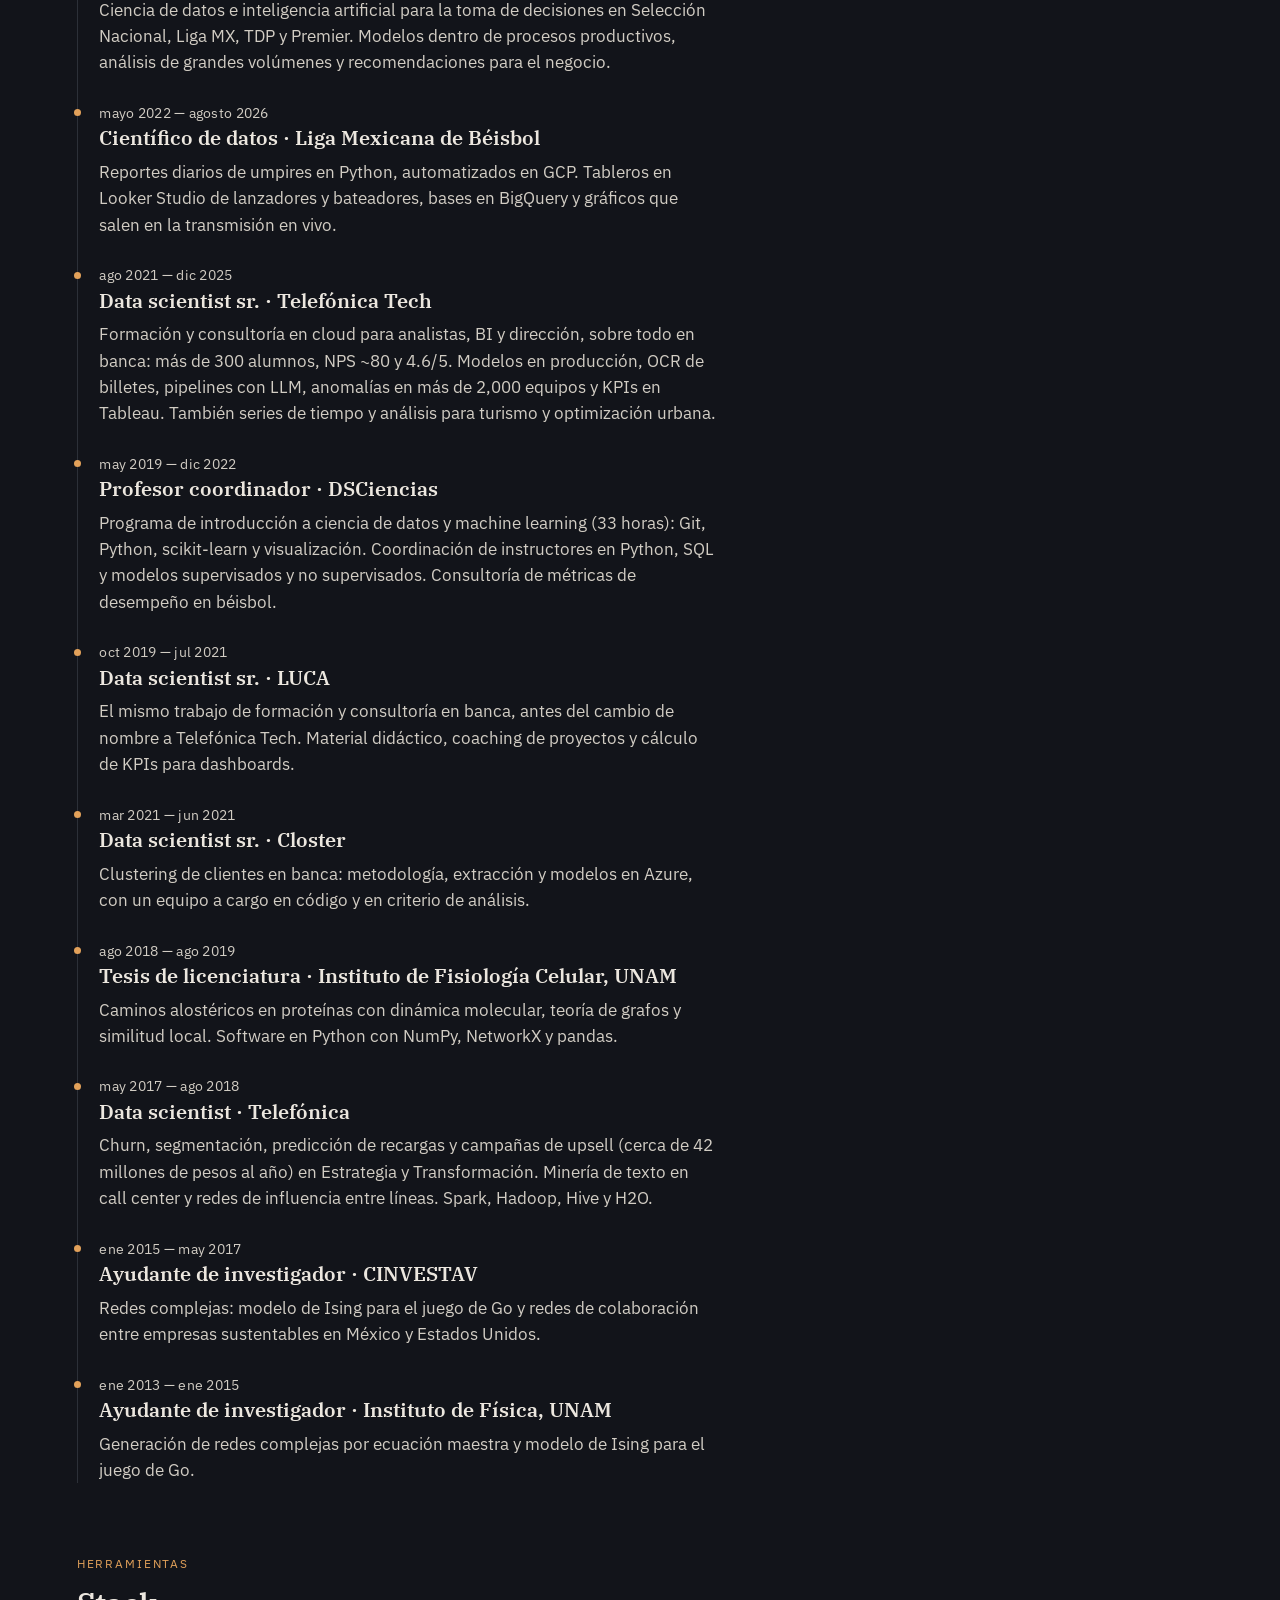
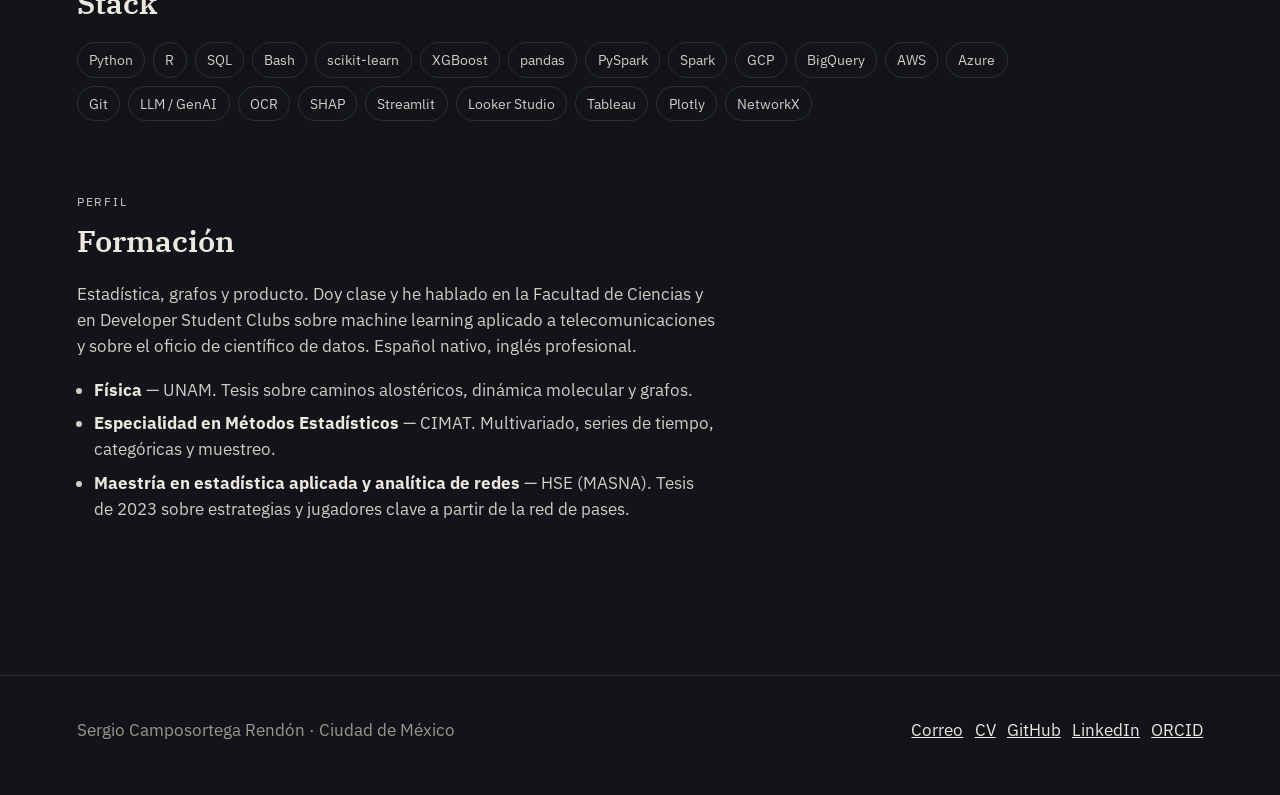
==== commit 7542f9e3: "Embed the Binance Looker report on the dashboards section. Co-authored-by: Cursor <cursoragent@curso" ====
--- a/index.html
+++ b/index.html
@@ -132,7 +132,10 @@
         <h3>Análisis exploratorio de BTC y ETH</h3>
         <p>Volumen, máximo y mínimo, y apertura y cierre de BTC-USD y ETH-USD. El volumen se concentra en bitcoin. La implementación del dashboard fue en colaboración con <strong>Raúl Cisneros</strong>. <strong>Miguel Jaurez</strong>, <strong>Sebastián Bucio Pacheco</strong> y <strong>Wendy Chamorro</strong> colaboraron en el desarrollo del código y en la metodología.</p>
         <p class="muted">Looker Studio · series de tiempo</p>
-        <a href="https://datastudio.google.com/s/tMbXGgnQNHo" rel="noopener noreferrer" target="_blank">Abrir dashboard</a>
+        <div class="looker">
+          <iframe title="Análisis exploratorio de BTC y ETH" src="https://datastudio.google.com/embed/reporting/81ec60a1-7ee3-49e1-b0ab-4d73044ec65b/page/hNHdD" allowfullscreen sandbox="allow-storage-access-by-user-activation allow-scripts allow-same-origin allow-popups allow-popups-to-escape-sandbox"></iframe>
+        </div>
+        <a href="https://datastudio.google.com/reporting/81ec60a1-7ee3-49e1-b0ab-4d73044ec65b/page/hNHdD" rel="noopener noreferrer" target="_blank">Abrir dashboard</a>
       </article>
     </section>
 
--- a/styles.css
+++ b/styles.css
@@ -224,6 +224,14 @@
 footer a { color: var(--ink); }
 
 .embed-section { scroll-margin-top: 4.6rem; }
+.looker { margin: 0.9rem 0 0.8rem; }
+.looker iframe {
+  width: 100%;
+  height: 924px;
+  border: 0;
+  border-radius: 10px;
+  background: #fff;
+}
 .card strong { color: var(--ink); font-weight: 600; }
 
 .page { padding-top: 3.2rem; max-width: 1100px; }
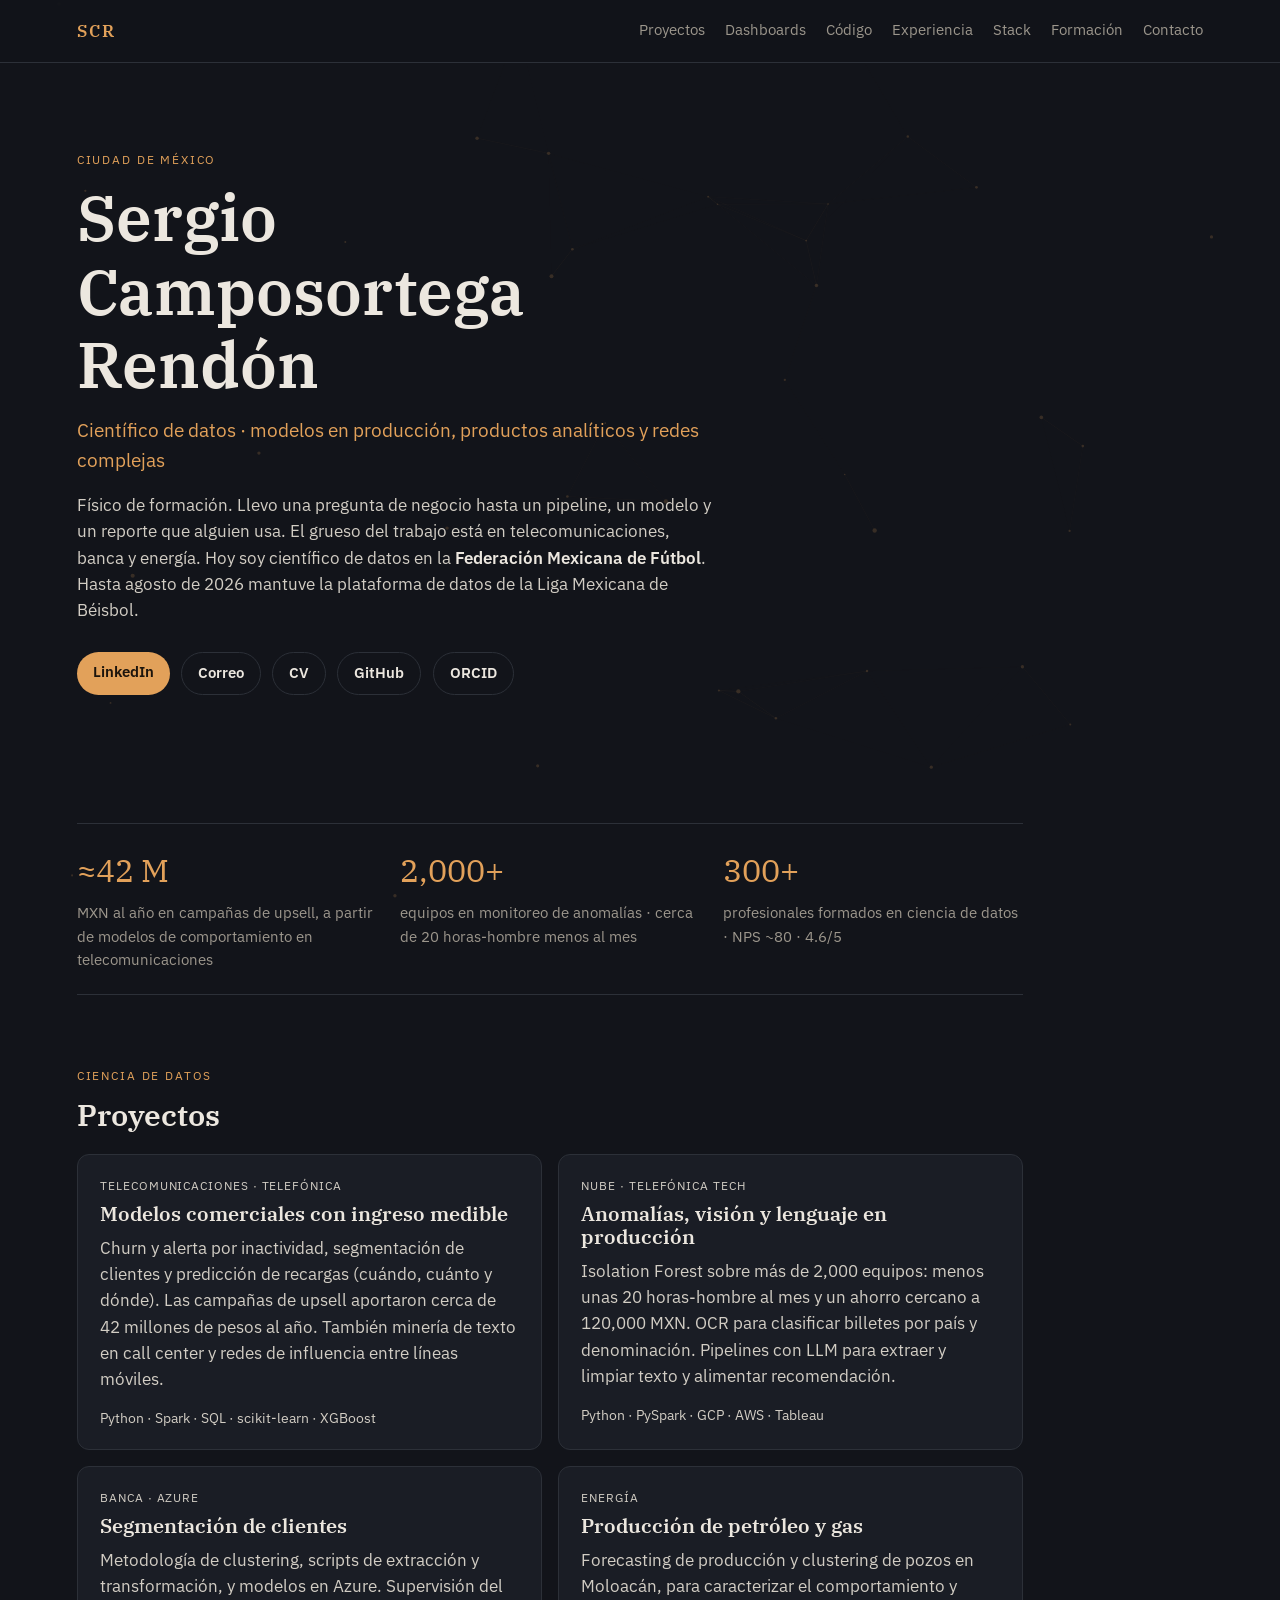
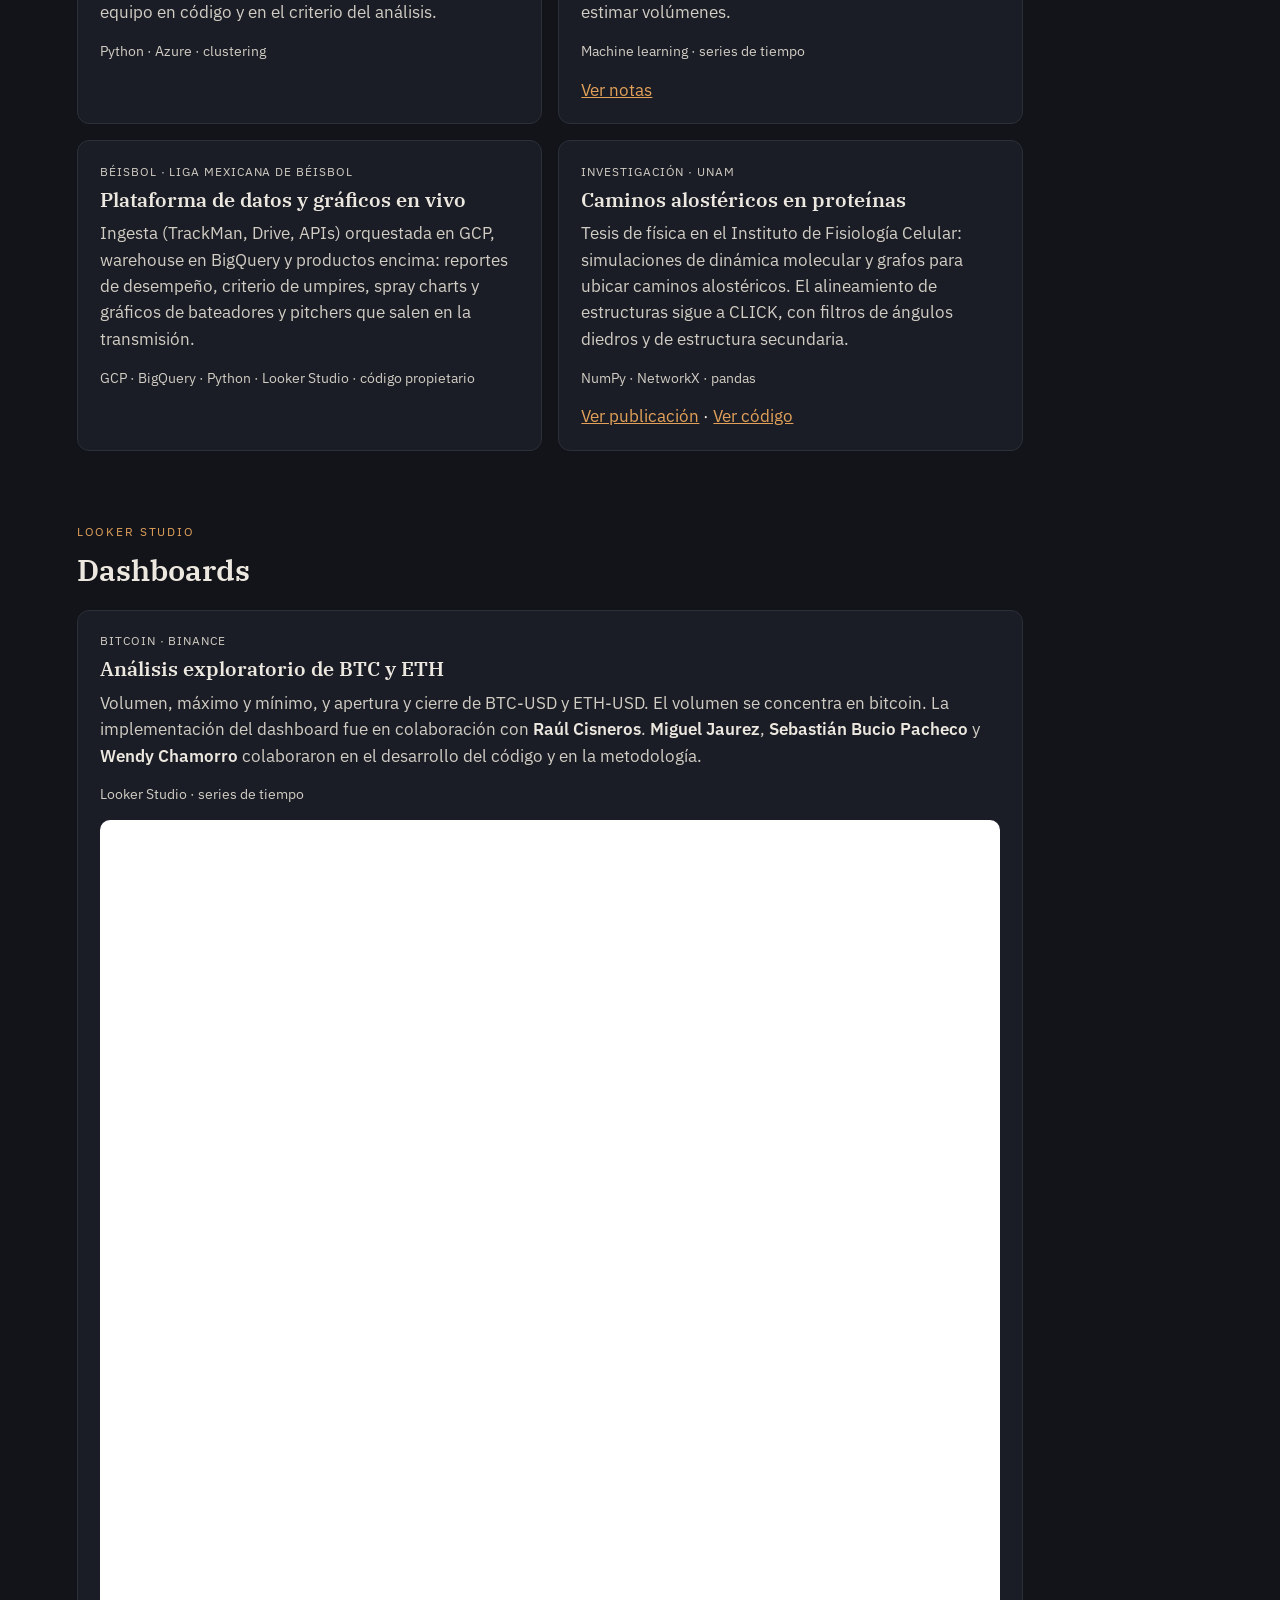
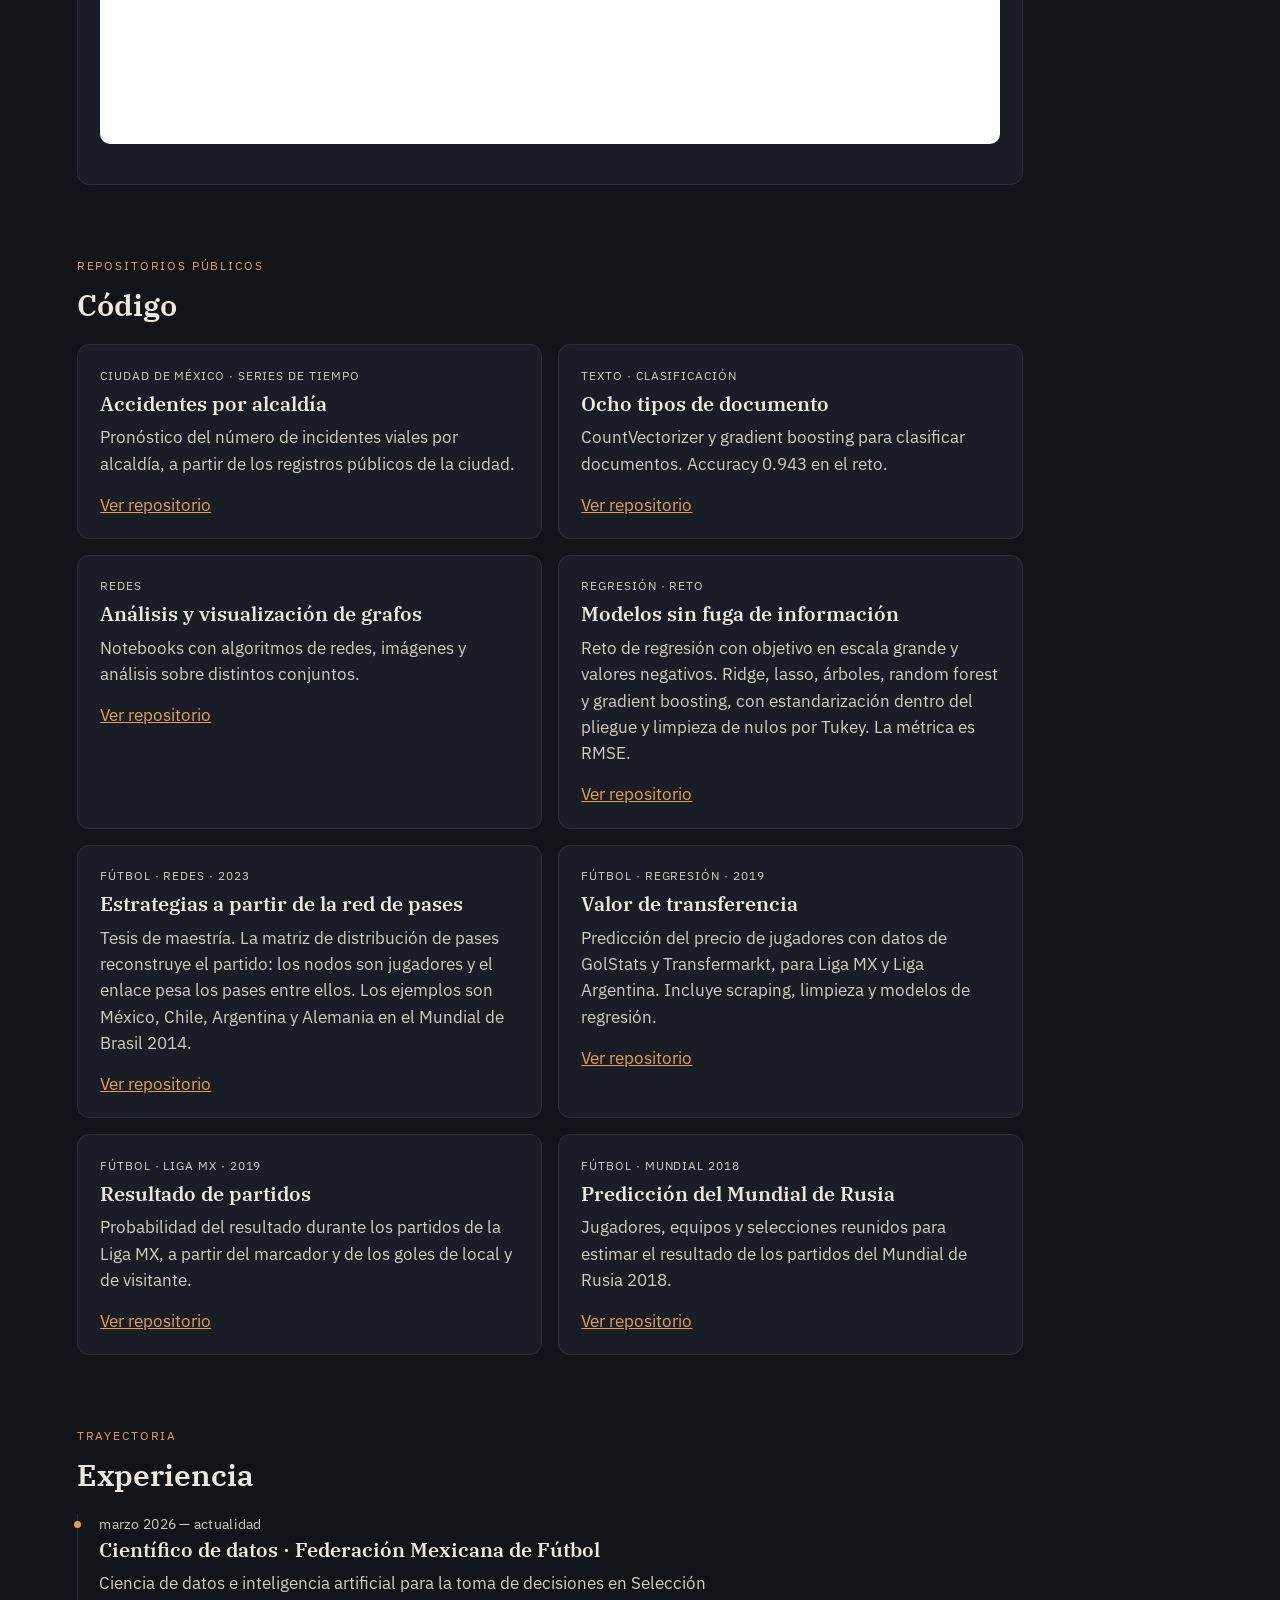
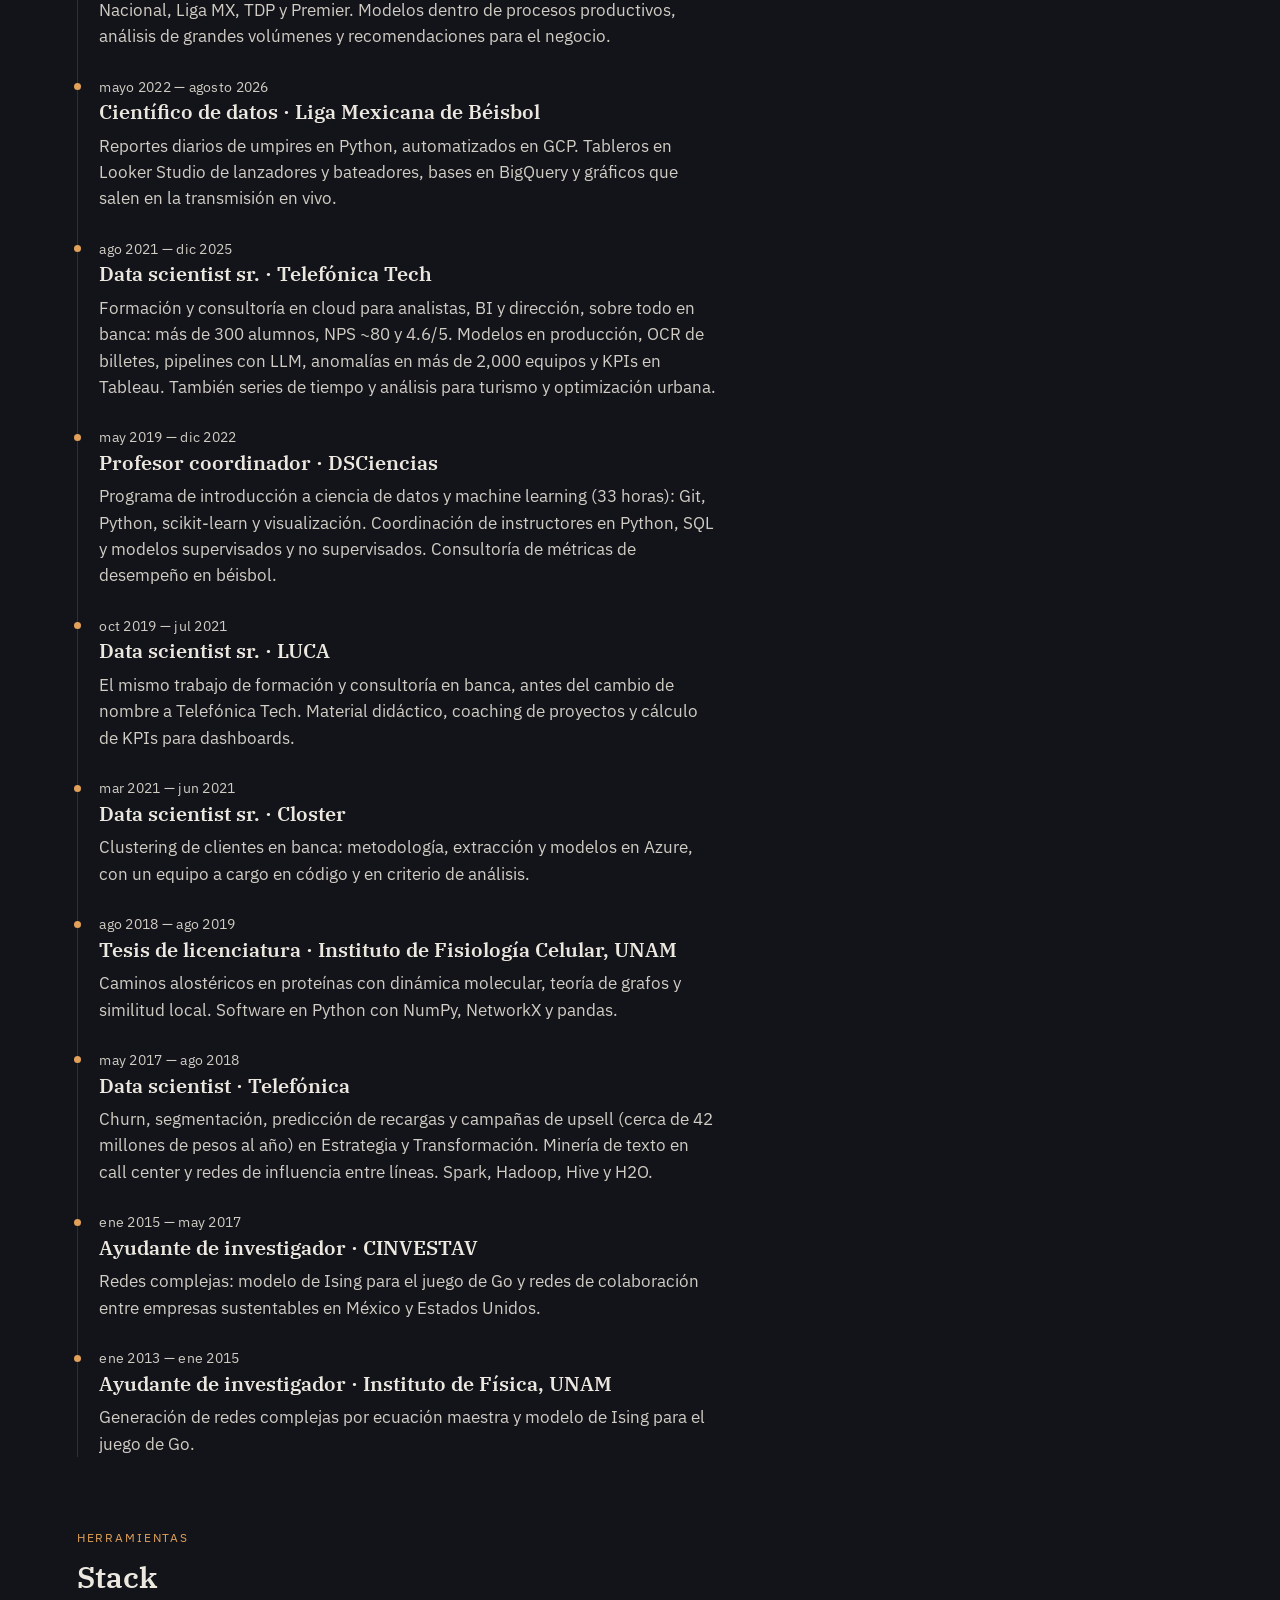
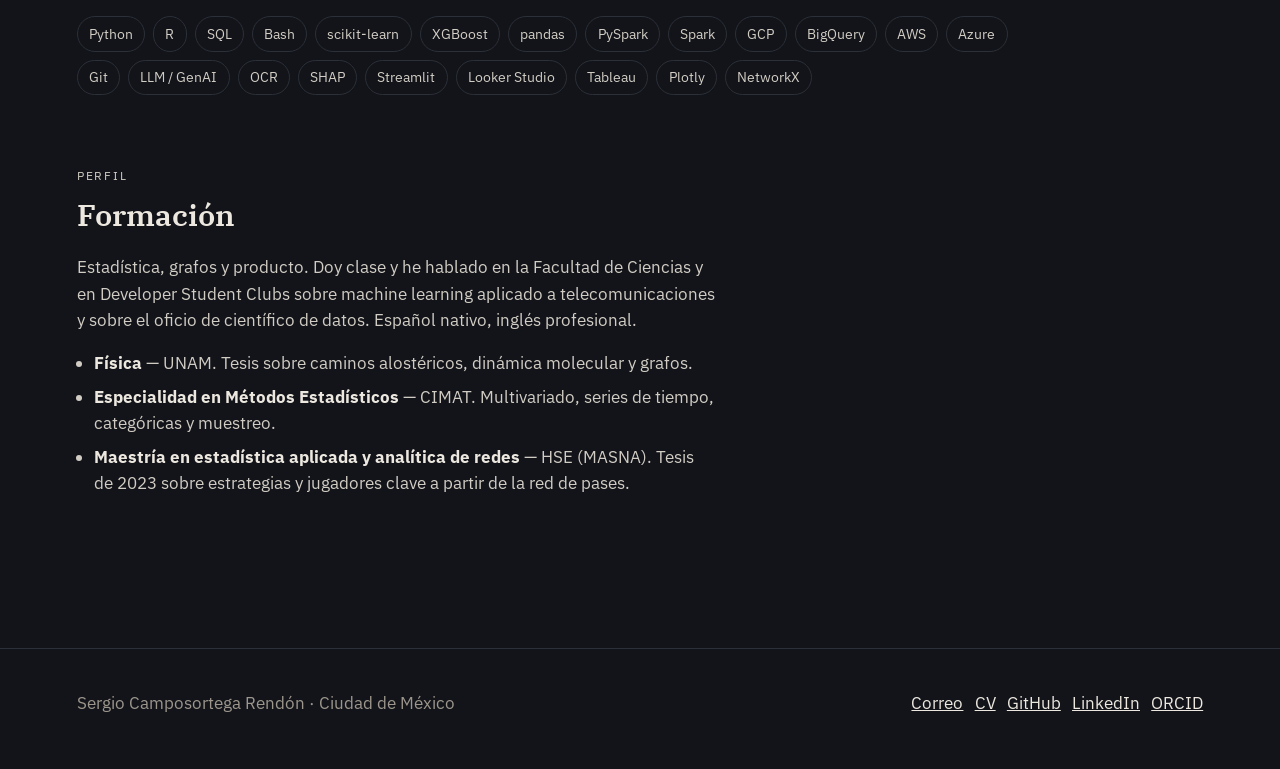
==== commit 6760176c: "Drop the Looker link that asks visitors to sign in. Co-authored-by: Cursor <cursoragent@cursor.com>" ====
--- a/index.html
+++ b/index.html
@@ -135,7 +135,6 @@
         <div class="looker">
           <iframe title="Análisis exploratorio de BTC y ETH" src="https://datastudio.google.com/embed/reporting/81ec60a1-7ee3-49e1-b0ab-4d73044ec65b/page/hNHdD" allowfullscreen sandbox="allow-storage-access-by-user-activation allow-scripts allow-same-origin allow-popups allow-popups-to-escape-sandbox"></iframe>
         </div>
-        <a href="https://datastudio.google.com/reporting/81ec60a1-7ee3-49e1-b0ab-4d73044ec65b/page/hNHdD" rel="noopener noreferrer" target="_blank">Abrir dashboard</a>
       </article>
     </section>
 
